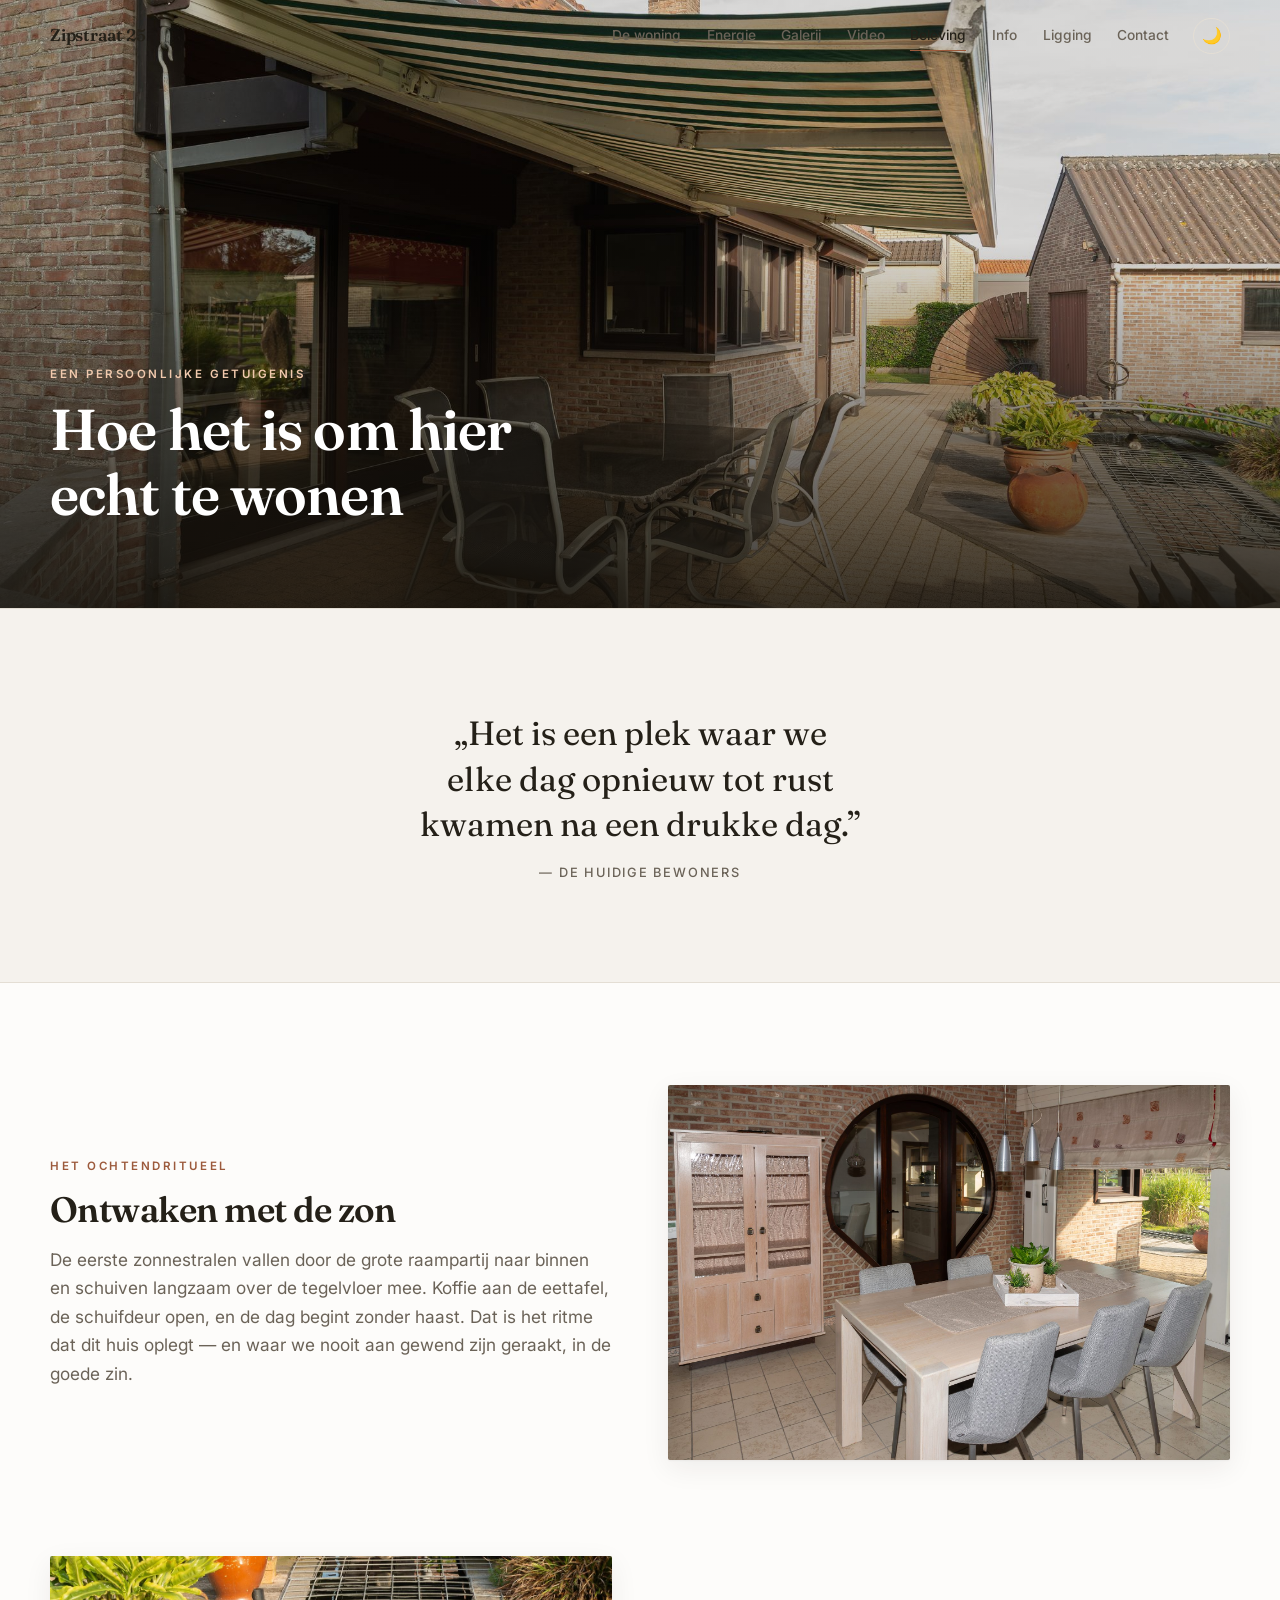
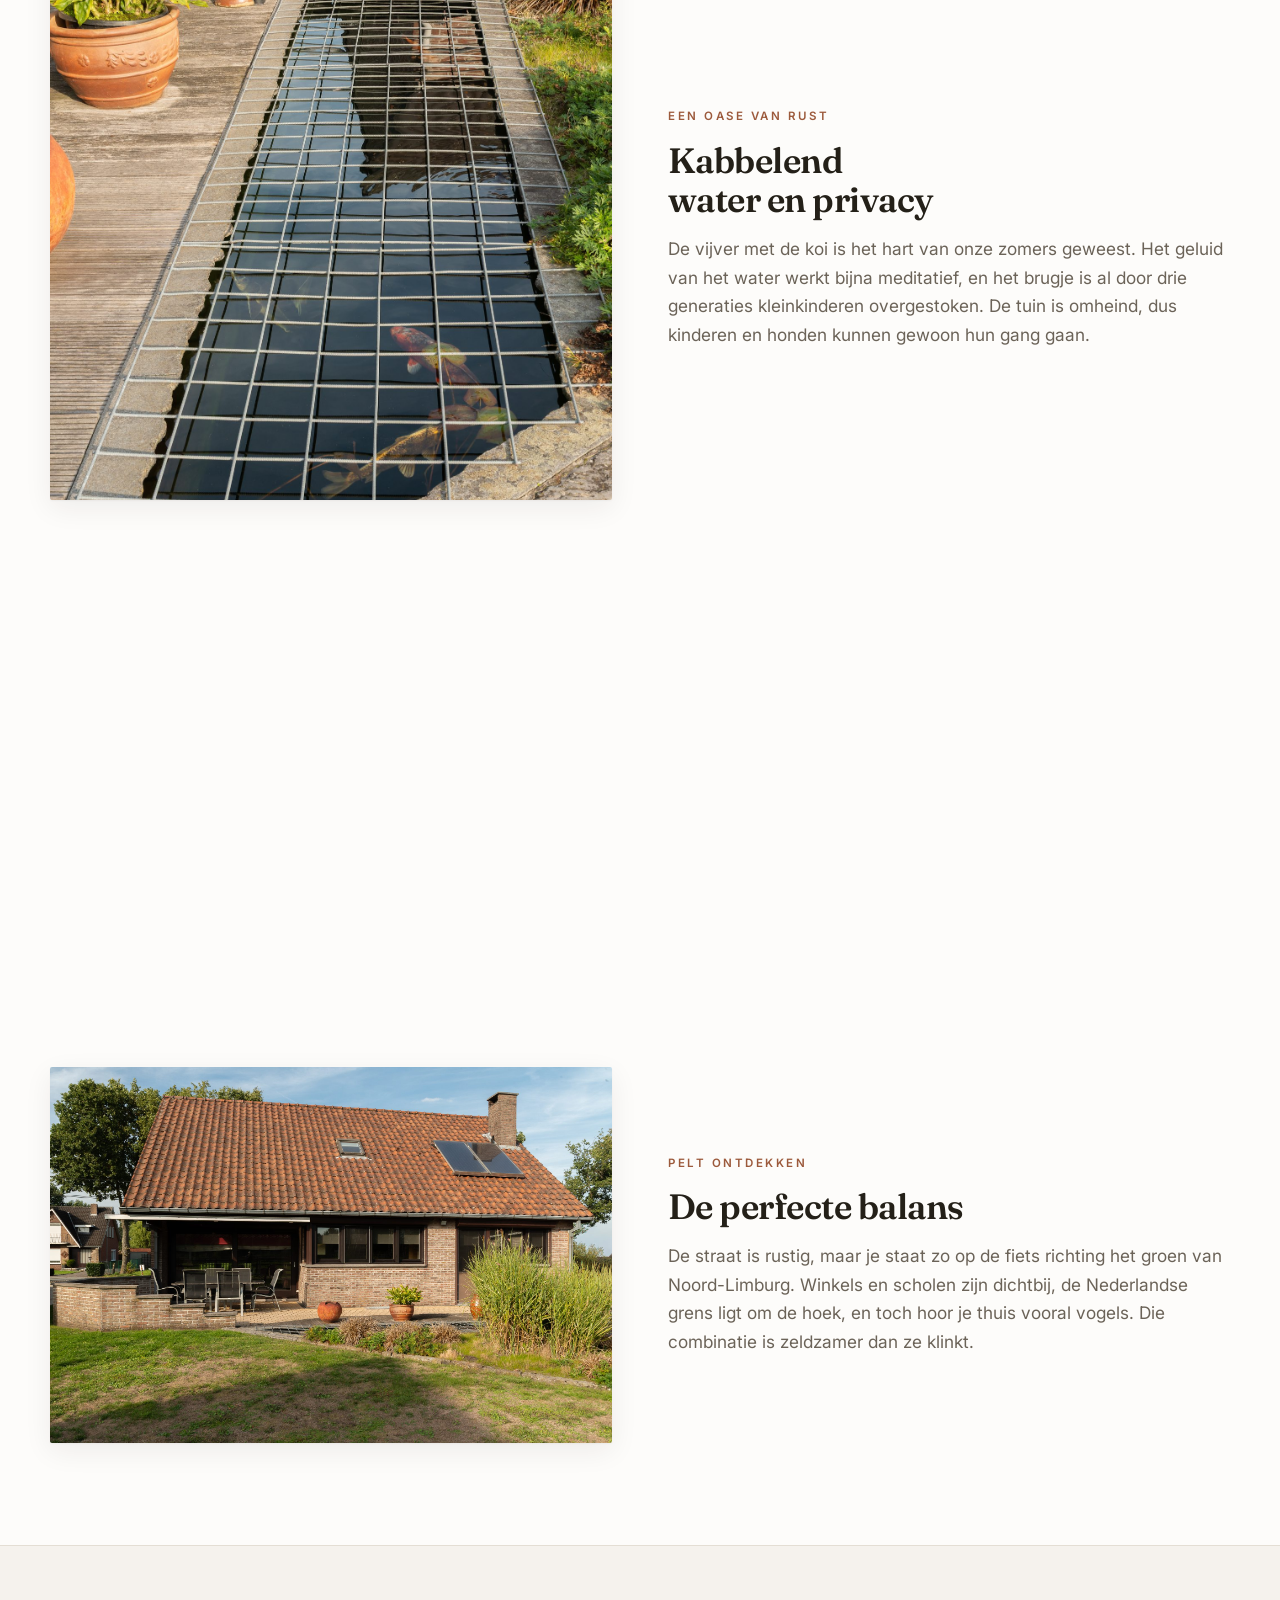
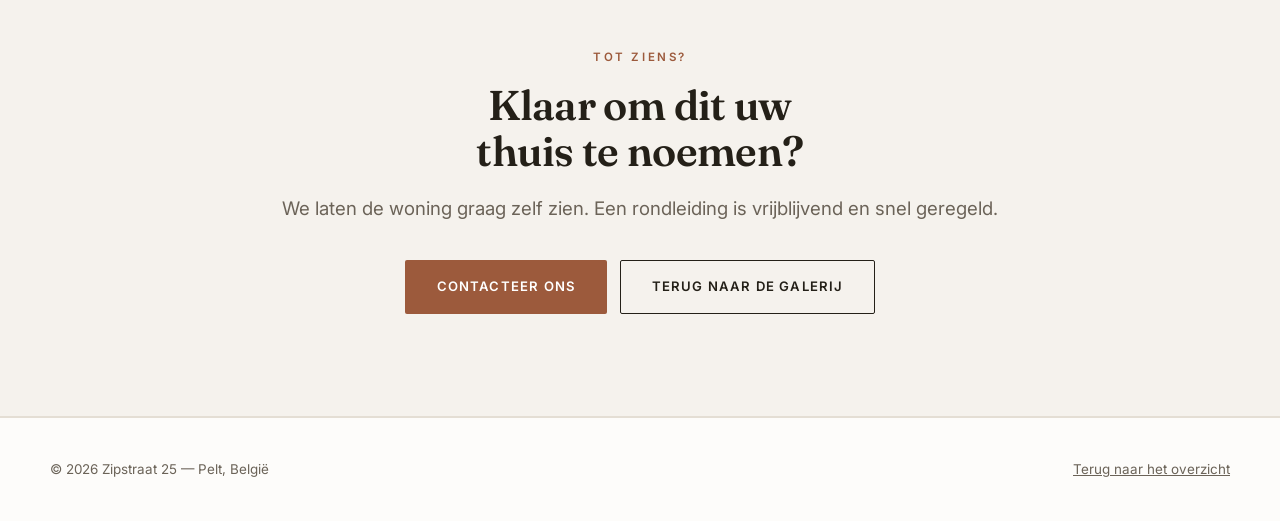
==== beleving.html @ 3503055d "Add EPC label B and energy section, unify navigation across pages - EPC-label B verwerkt in de hero," ====
<!DOCTYPE html>
<html lang="nl-BE" data-theme="light">
<head>
<meta charset="UTF-8">
<meta name="viewport" content="width=device-width, initial-scale=1">
<title>Wonen in Zipstraat 25 — het verhaal van de bewoners</title>
<meta name="description" content="Hoe het is om te wonen in Zipstraat 25 in Pelt: het ochtendlicht in de living, het water in de tuin en de rust van een straat waar niets moet.">
<link rel="canonical" href="https://zipstraat25.be/beleving.html">

<meta property="og:type" content="article">
<meta property="og:locale" content="nl_BE">
<meta property="og:url" content="https://zipstraat25.be/beleving.html">
<meta property="og:title" content="Wonen in Zipstraat 25 — het verhaal van de bewoners">
<meta property="og:description" content="Het ochtendlicht in de living, het water in de tuin en de rust van een straat waar niets moet.">
<meta property="og:image" content="https://zipstraat25.be/img/full/buiten-18.jpg">
<meta name="twitter:card" content="summary_large_image">

<link rel="icon" href="data:image/svg+xml,<svg xmlns='http://www.w3.org/2000/svg' viewBox='0 0 100 100'><text y='.9em' font-size='90'>🏡</text></svg>">

<link rel="preconnect" href="https://fonts.googleapis.com">
<link rel="preconnect" href="https://fonts.gstatic.com" crossorigin>
<link href="https://fonts.googleapis.com/css2?family=Fraunces:opsz,wght@9..144,400;9..144,600&family=Inter:wght@300;400;500;600&display=swap" rel="stylesheet">
<link rel="stylesheet" href="style.css">

<style>
/* Alleen voor deze pagina — de rest komt uit style.css */
.story-hero{position:relative;min-height:min(72svh,38rem);display:grid;align-items:end;padding:0;color:#fff}
.story-hero img{position:absolute;inset:0;width:100%;height:100%;object-fit:cover}
.story-hero::after{content:"";position:absolute;inset:0;
  background:linear-gradient(to top,rgba(20,16,10,.85),rgba(20,16,10,.15) 60%)}
.story-hero .wrap{position:relative;z-index:2;padding-block:clamp(3rem,9vh,6rem)}
.story-hero h1{font-size:clamp(1.9rem,1.2rem + 3vw,3.6rem);max-width:19ch;text-wrap:balance}
.story-hero .eyebrow{color:#f0c9ad}

blockquote{
  margin:0;padding:0;font-family:Fraunces,Georgia,serif;
  font-size:clamp(1.3rem,1rem + 1.6vw,2.1rem);line-height:1.35;
  text-wrap:balance;max-width:24ch;
}
blockquote footer{border:0;padding:0;margin-top:1.2rem;font:500 .8rem/1 Inter,sans-serif;
  letter-spacing:.14em;text-transform:uppercase;color:var(--muted)}
.quote-band{background:var(--surface);border-block:1px solid var(--line);text-align:center}
.quote-band blockquote{margin-inline:auto}

.chapter{display:grid;gap:clamp(1.8rem,5vw,3.5rem);align-items:center}
@media(min-width:900px){
  .chapter{grid-template-columns:1fr 1fr}
  .chapter.flip > img{order:-1}
}
.chapter img{border-radius:var(--radius);box-shadow:var(--shadow);max-height:34rem;object-fit:cover;width:100%}
.chapter + .chapter{margin-top:clamp(3.5rem,8vw,6rem)}
.chapter h2{font-size:clamp(1.5rem,1.1rem + 1.6vw,2.2rem)}
.chapter p{color:var(--muted);margin:1rem 0 0}

.closing{text-align:center}
.closing h2{margin-inline:auto}
</style>
</head>
<body>

<header id="top-bar">
  <div class="wrap">
    <a class="brand" href="index.html">Zipstraat&nbsp;25</a>
    <nav>
      <a href="index.html#woning">De woning</a>
      <a href="index.html#energie">Energie</a>
      <a href="index.html#galerij">Galerij</a>
      <a href="index.html#video">Video</a>
      <a href="beleving.html" aria-current="page">Beleving</a>
      <a href="index.html#info">Info</a>
      <a href="index.html#ligging">Ligging</a>
      <a href="index.html#contact">Contact</a>
    </nav>
    <button class="icon-btn" id="theme" aria-label="Wissel tussen licht en donker thema">🌙</button>
  </div>
</header>

<section class="story-hero">
  <img src="img/full/buiten-18.jpg" alt="Het overdekte terras met zonnewering, uitkijkend over de tuin en de vijver" width="2000" height="1335" fetchpriority="high">
  <div class="wrap">
    <span class="eyebrow">Een persoonlijke getuigenis</span>
    <h1>Hoe het is om hier echt te wonen</h1>
  </div>
</section>

<section class="quote-band">
  <div class="wrap">
    <blockquote class="reveal">
      „Het is een plek waar we elke dag opnieuw tot rust kwamen na een drukke dag.”
      <footer>— De huidige bewoners</footer>
    </blockquote>
  </div>
</section>

<section>
  <div class="wrap">

    <div class="chapter reveal">
      <div>
        <span class="eyebrow">Het ochtendritueel</span>
        <h2>Ontwaken met de zon</h2>
        <p>
          De eerste zonnestralen vallen door de grote raampartij naar binnen en schuiven
          langzaam over de tegelvloer mee. Koffie aan de eettafel, de schuifdeur open, en
          de dag begint zonder haast. Dat is het ritme dat dit huis oplegt — en waar we
          nooit aan gewend zijn geraakt, in de goede zin.
        </p>
      </div>
      <img src="img/full/living-05.jpg" alt="De eetkamer met de ronde bakstenen boog en zicht op het terras" width="2000" height="1335" loading="lazy">
    </div>

    <div class="chapter flip reveal">
      <div>
        <span class="eyebrow">Een oase van rust</span>
        <h2>Kabbelend water en privacy</h2>
        <p>
          De vijver met de koi is het hart van onze zomers geweest. Het geluid van het
          water werkt bijna meditatief, en het brugje is al door drie generaties
          kleinkinderen overgestoken. De tuin is omheind, dus kinderen en honden kunnen
          gewoon hun gang gaan.
        </p>
      </div>
      <img src="img/full/buiten-15.jpg" alt="De koivijver met houten brugje en veiligheidsrooster" width="1335" height="2000" loading="lazy">
    </div>

    <div class="chapter reveal">
      <div>
        <span class="eyebrow">De winteravonden</span>
        <h2>De zitput en de sauna</h2>
        <p>
          Als het buiten kort en donker wordt, verhuist het leven naar binnen. De
          verlaagde zitput is precies groot genoeg om samen te zijn en klein genoeg om
          geborgen te voelen. En na een koude dag is er nog altijd de sauna — op tien
          stappen van de woonkamer, zonder afspraak.
        </p>
      </div>
      <img src="img/full/living-03.jpg" alt="De verlaagde zitput in de leefruimte met granieten trap" width="2000" height="1335" loading="lazy">
    </div>

    <div class="chapter flip reveal">
      <div>
        <span class="eyebrow">Pelt ontdekken</span>
        <h2>De perfecte balans</h2>
        <p>
          De straat is rustig, maar je staat zo op de fiets richting het groen van
          Noord-Limburg. Winkels en scholen zijn dichtbij, de Nederlandse grens ligt om
          de hoek, en toch hoor je thuis vooral vogels. Die combinatie is zeldzamer dan
          ze klinkt.
        </p>
      </div>
      <img src="img/full/buiten-01.jpg" alt="De achtergevel van de woning met terras en ruime tuin" width="2000" height="1335" loading="lazy">
    </div>

  </div>
</section>

<section class="quote-band closing">
  <div class="wrap">
    <span class="eyebrow reveal">Tot ziens?</span>
    <h2 class="reveal" style="margin-inline:auto">Klaar om dit uw thuis te noemen?</h2>
    <p class="lede reveal" style="margin:1.2rem auto 2.2rem">
      We laten de woning graag zelf zien. Een rondleiding is vrijblijvend en snel geregeld.
    </p>
    <div class="cta-row reveal" style="justify-content:center">
      <a class="btn btn-fill" href="index.html#contact">Contacteer ons</a>
      <a class="btn btn-ghost" href="index.html#galerij">Terug naar de galerij</a>
    </div>
  </div>
</section>

<footer>
  <div class="wrap">
    <span>© 2026 Zipstraat 25 — Pelt, België</span>
    <span><a href="index.html">Terug naar het overzicht</a></span>
  </div>
</footer>

<script>
// ── Thema: volgt het systeem, tenzij de bezoeker zelf koos ──
const root = document.documentElement, btn = document.getElementById('theme');
const paint = t => { root.dataset.theme = t; btn.textContent = t === 'dark' ? '☀' : '🌙'; };
paint(localStorage.getItem('theme')
  || (matchMedia('(prefers-color-scheme: dark)').matches ? 'dark' : 'light'));
btn.onclick = () => {
  const t = root.dataset.theme === 'dark' ? 'light' : 'dark';
  paint(t);
  try { localStorage.setItem('theme', t); } catch {}
};

const bar = document.getElementById('top-bar');
addEventListener('scroll', () => bar.classList.toggle('stuck', scrollY > 40), {passive:true});

const io = new IntersectionObserver((es, o) => es.forEach(e => {
  if (e.isIntersecting) { e.target.classList.add('in'); o.unobserve(e.target); }
}), {rootMargin:'0px 0px -8% 0px'});
document.querySelectorAll('.reveal').forEach(el => io.observe(el));
</script>

<!-- ══ BEZOEKERSTELLER — zelfde scriptregel als op index.html hier plaatsen ══ -->

</body>
</html>
---- style.css ----
:root{
  --bg:#fdfcfa; --surface:#f5f2ed; --text:#242018; --muted:#6b6358;
  --accent:#9c5a3c;          /* kleigrond / baksteen, uit de gevel van de woning */
  --accent-soft:#c4835f;
  --line:#e4ded4;
  --shadow:0 1px 2px rgba(36,32,24,.04), 0 8px 28px rgba(36,32,24,.07);
  --radius:2px;
}
:root[data-theme="dark"]{
  --bg:#17150f; --surface:#211e17; --text:#f0ebe2; --muted:#a79e90;
  --accent:#d08a63; --accent-soft:#b06f4a; --line:#322d24;
  --shadow:0 1px 2px rgba(0,0,0,.3), 0 8px 28px rgba(0,0,0,.45);
}
*{box-sizing:border-box}
html{scroll-behavior:smooth;scroll-padding-top:5rem;-webkit-text-size-adjust:100%}
body{
  margin:0;background:var(--bg);color:var(--text);
  font:400 clamp(1rem,.96rem + .2vw,1.08rem)/1.65 Inter,system-ui,sans-serif;
  overflow-x:hidden;
}
h1,h2,h3{font-family:Fraunces,Georgia,serif;font-weight:600;line-height:1.12;letter-spacing:-.015em;margin:0}
img{display:block;max-width:100%;height:auto}
a{color:inherit}
.wrap{width:min(100% - 2rem,1180px);margin-inline:auto}
@media(min-width:768px){.wrap{width:min(100% - 4rem,1180px)}}
section{padding:clamp(3.5rem,8vw,7rem) 0}
.eyebrow{
  display:block;font-size:.72rem;font-weight:600;letter-spacing:.22em;
  text-transform:uppercase;color:var(--accent);margin-bottom:.9rem;
}
.lede{color:var(--muted);font-size:1.08em;max-width:62ch}

/* ── Navigatie ── */
header{
  position:fixed;inset:0 0 auto;z-index:50;padding:1.1rem 0;
  transition:background .3s,padding .3s,box-shadow .3s;
}
header.stuck{
  background:color-mix(in srgb,var(--bg) 88%,transparent);
  backdrop-filter:blur(14px);padding:.6rem 0;box-shadow:0 1px 0 var(--line);
}
header .wrap{display:flex;align-items:center;gap:1.5rem}
.brand{
  font-family:Fraunces,serif;font-weight:600;font-size:1.05rem;
  text-decoration:none;letter-spacing:-.01em;margin-right:auto;
}
nav{display:none;gap:1.05rem;min-width:0;overflow-x:auto;scrollbar-width:none}
nav::-webkit-scrollbar{display:none}
@media(min-width:900px){nav{display:flex}}
@media(min-width:1120px){nav{gap:1.6rem}}
nav a{
  text-decoration:none;font-size:.86rem;font-weight:500;color:var(--muted);
  padding:.2rem 0;border-bottom:1px solid transparent;transition:color .2s,border-color .2s;white-space:nowrap;flex:none;
}
nav a:hover{color:var(--text);border-color:var(--accent)}
nav a[aria-current="page"]{color:var(--text);border-color:var(--accent)}
.icon-btn{
  background:none;border:1px solid var(--line);border-radius:50%;
  width:2.3rem;height:2.3rem;display:grid;place-items:center;
  cursor:pointer;color:var(--text);font-size:1rem;transition:border-color .2s,transform .2s;
}
.icon-btn:hover{border-color:var(--accent);transform:translateY(-1px)}

/* ── Hero ── */
#hero{position:relative;min-height:min(100svh,52rem);display:grid;align-items:end;padding:0;color:#fff}
#hero picture,#hero img{position:absolute;inset:0;width:100%;height:100%;object-fit:cover}
#hero::after{
  content:"";position:absolute;inset:0;
  background:linear-gradient(175deg,rgba(20,16,10,.45) 0%,rgba(20,16,10,.1) 35%,rgba(20,16,10,.82) 100%);
}
.hero-inner{position:relative;z-index:2;padding-block:clamp(3rem,10vh,7rem) clamp(2.5rem,7vh,4.5rem)}
.hero-inner .eyebrow{color:#f0c9ad}
#hero h1{font-size:clamp(2.1rem,1.3rem + 3.6vw,4.2rem);max-width:17ch;text-wrap:balance}
.hero-sub{margin:1.2rem 0 2rem;max-width:48ch;color:rgba(255,255,255,.88);font-size:1.07em}
.hero-facts{
  display:flex;flex-wrap:wrap;gap:.6rem 2.2rem;margin-bottom:2rem;
  font-size:.9rem;color:rgba(255,255,255,.9);
}
.hero-facts b{font-weight:600}
.cta-row{display:flex;flex-wrap:wrap;gap:.8rem}
.btn{
  display:inline-flex;align-items:center;gap:.5rem;
  padding:.95rem 1.9rem;border-radius:var(--radius);text-decoration:none;
  font-size:.82rem;font-weight:600;letter-spacing:.09em;text-transform:uppercase;
  border:1px solid transparent;cursor:pointer;transition:transform .2s,background .2s,color .2s;
}
.btn:hover{transform:translateY(-2px)}
.btn-fill{background:var(--accent);color:#fff}
.btn-fill:hover{background:var(--accent-soft)}
.btn-ghost{border-color:currentColor;color:inherit}
.btn-ghost:hover{background:rgba(255,255,255,.12)}
.scroll-hint{
  position:absolute;bottom:1.1rem;left:50%;translate:-50% 0;z-index:2;
  font-size:1.3rem;color:rgba(255,255,255,.65);animation:bob 2.4s ease-in-out infinite;
}
@keyframes bob{0%,100%{translate:-50% 0}50%{translate:-50% .5rem}}

/* ── Kerncijfers ── */
.band{background:var(--surface);border-block:1px solid var(--line)}
.facts{
  display:grid;gap:1px;background:var(--line);
  grid-template-columns:repeat(2,1fr);border:1px solid var(--line);
}
@media(min-width:760px){.facts{grid-template-columns:repeat(4,1fr)}}
.fact{background:var(--surface);padding:clamp(1.4rem,3vw,2.2rem);text-align:center}
.fact span{display:block;font-size:1.5rem;color:var(--accent);margin-bottom:.6rem}
.fact b{display:block;font-family:Fraunces,serif;font-size:clamp(1.5rem,3.4vw,2rem);font-weight:600}
.fact small{
  display:block;margin-top:.3rem;font-size:.7rem;letter-spacing:.14em;
  text-transform:uppercase;color:var(--muted);
}

/* ── Tekst + beeld ── */
.split{display:grid;gap:clamp(2rem,5vw,4rem);align-items:center}
@media(min-width:900px){.split{grid-template-columns:1fr 1fr}}
.split img{border-radius:var(--radius);box-shadow:var(--shadow)}
h2{font-size:clamp(1.7rem,1.2rem + 1.9vw,2.6rem);max-width:18ch;text-wrap:balance}
.section-head{margin-bottom:clamp(2rem,5vw,3.2rem)}
.features{list-style:none;padding:0;margin:2rem 0 0;display:grid;gap:.75rem 1.5rem}
@media(min-width:560px){.features{grid-template-columns:1fr 1fr}}
.features li{display:flex;gap:.65rem;align-items:flex-start;font-size:.95rem}
.features li::before{content:"✦";color:var(--accent);flex:none;line-height:1.6}

/* ── Galerij ── */
.filters{display:flex;flex-wrap:wrap;gap:.5rem;margin-bottom:2rem}
.filters button{
  font:500 .82rem/1 Inter,sans-serif;padding:.6rem 1.1rem;cursor:pointer;
  background:transparent;color:var(--muted);
  border:1px solid var(--line);border-radius:100px;transition:all .2s;
}
.filters button:hover{color:var(--text);border-color:var(--accent-soft)}
.filters button[aria-pressed="true"]{background:var(--accent);border-color:var(--accent);color:#fff}
.grid{columns:1;column-gap:14px}
@media(min-width:620px){.grid{columns:2}}
@media(min-width:1000px){.grid{columns:3}}
.grid a{
  display:block;margin-bottom:14px;break-inside:avoid;position:relative;
  overflow:hidden;border-radius:var(--radius);background:var(--surface);box-shadow:var(--shadow);
}
.grid img{width:100%;transition:transform .7s cubic-bezier(.16,1,.3,1)}
.grid a:hover img{transform:scale(1.045)}
.grid a::after{
  content:attr(data-label);position:absolute;inset:auto 0 0;
  padding:2.5rem .9rem .8rem;font-size:.78rem;font-weight:500;color:#fff;
  background:linear-gradient(transparent,rgba(15,12,8,.78));
  opacity:0;transition:opacity .3s;
}
.grid a:hover::after{opacity:1}
.grid a[hidden]{display:none}

/* ── Info / wettelijk ── */
#info{background:var(--surface);border-block:1px solid var(--line)}
.info-grid{display:grid;gap:1px;background:var(--line);border:1px solid var(--line)}
@media(min-width:700px){.info-grid{grid-template-columns:1fr 1fr}}
.info-grid div{
  background:var(--surface);padding:1.1rem 1.4rem;
  display:flex;justify-content:space-between;gap:1.5rem;font-size:.92rem;
}
.info-grid span:first-child{color:var(--muted)}
.info-grid b{font-weight:600;text-align:right}
.note{
  margin-top:1.5rem;padding:1rem 1.2rem;border-left:3px solid var(--accent);
  background:var(--bg);font-size:.88rem;color:var(--muted);
}

/* ── Kaart ── */
.map{
  border:0;width:100%;aspect-ratio:16/9;min-height:340px;
  border-radius:var(--radius);box-shadow:var(--shadow);filter:saturate(.85);
}
:root[data-theme="dark"] .map{filter:saturate(.7) brightness(.82) contrast(1.05)}

/* ── Contact ── */
#contact{text-align:center}
.contact-row{display:flex;flex-wrap:wrap;justify-content:center;gap:1rem;margin-top:2.5rem}
.contact-card{
  flex:1 1 15rem;max-width:20rem;text-decoration:none;
  padding:2rem 1.5rem;border:1px solid var(--line);border-radius:var(--radius);
  background:var(--surface);transition:transform .25s,border-color .25s,box-shadow .25s;
}
.contact-card:hover{transform:translateY(-4px);border-color:var(--accent);box-shadow:var(--shadow)}
.contact-card span{display:block;font-size:1.6rem;color:var(--accent);margin-bottom:.7rem}
.contact-card small{
  display:block;font-size:.7rem;letter-spacing:.14em;text-transform:uppercase;
  color:var(--muted);margin-bottom:.35rem;
}
.contact-card b{font-weight:500;font-size:1rem;word-break:break-word}

footer{
  border-top:1px solid var(--line);padding:2.5rem 0;
  font-size:.84rem;color:var(--muted);
}
footer .wrap{display:flex;flex-wrap:wrap;gap:.5rem 1.5rem;justify-content:space-between}

/* Scroll-animatie — uit voor wie beweging liever vermijdt */
.reveal{opacity:0;translate:0 1.6rem;transition:opacity .8s ease,translate .8s cubic-bezier(.16,1,.3,1)}
.reveal.in{opacity:1;translate:0 0}
@media(prefers-reduced-motion:reduce){
  html{scroll-behavior:auto}
  .reveal{opacity:1;translate:none;transition:none}
  .scroll-hint{animation:none}
  .grid img,.btn,.contact-card{transition:none}
}

/* ── Energieblok ── */
.fact .label-epc{
  display:inline-block;background:#2e7d32;color:#fff;
  font-family:Inter,sans-serif;font-size:1.1rem;font-weight:700;
  padding:.15rem .85rem;border-radius:3px;letter-spacing:.02em;
}
.band-note{margin:1.6rem 0 0;text-align:center;font-size:.9rem;color:var(--muted)}
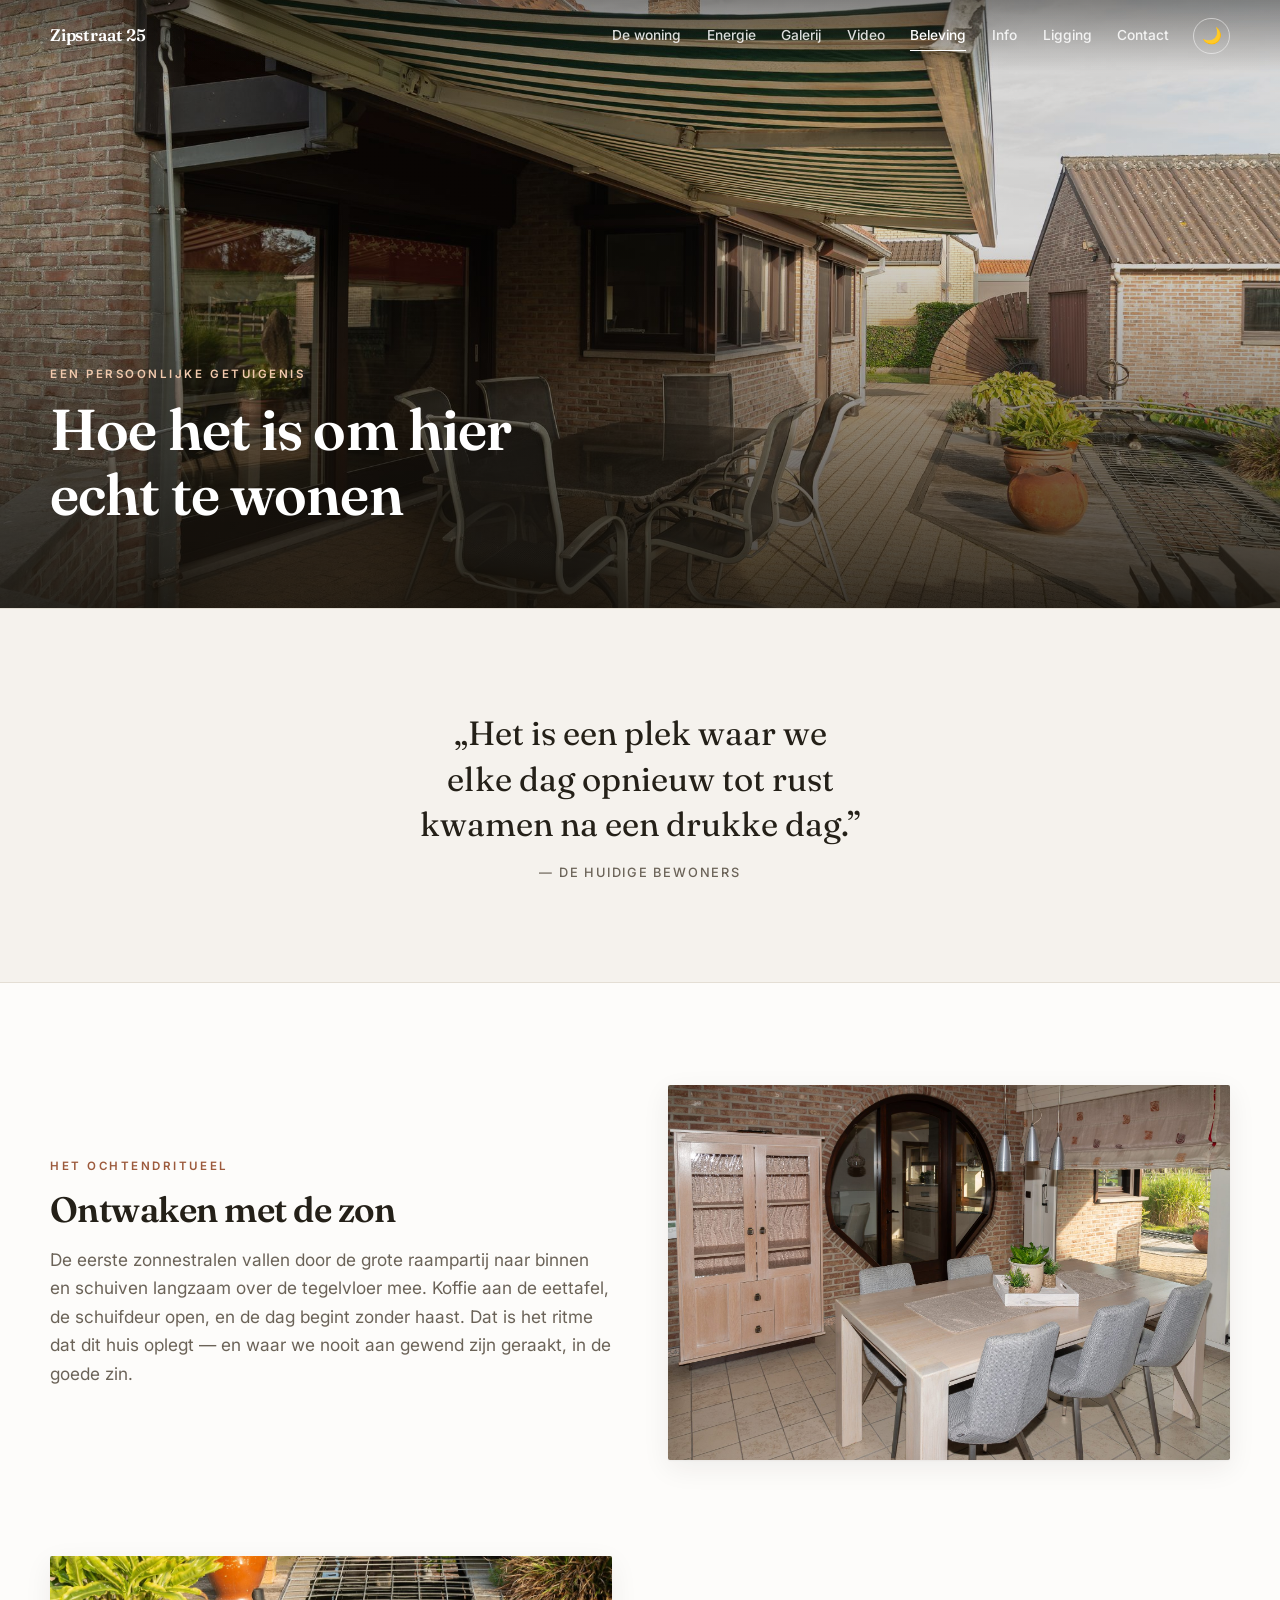
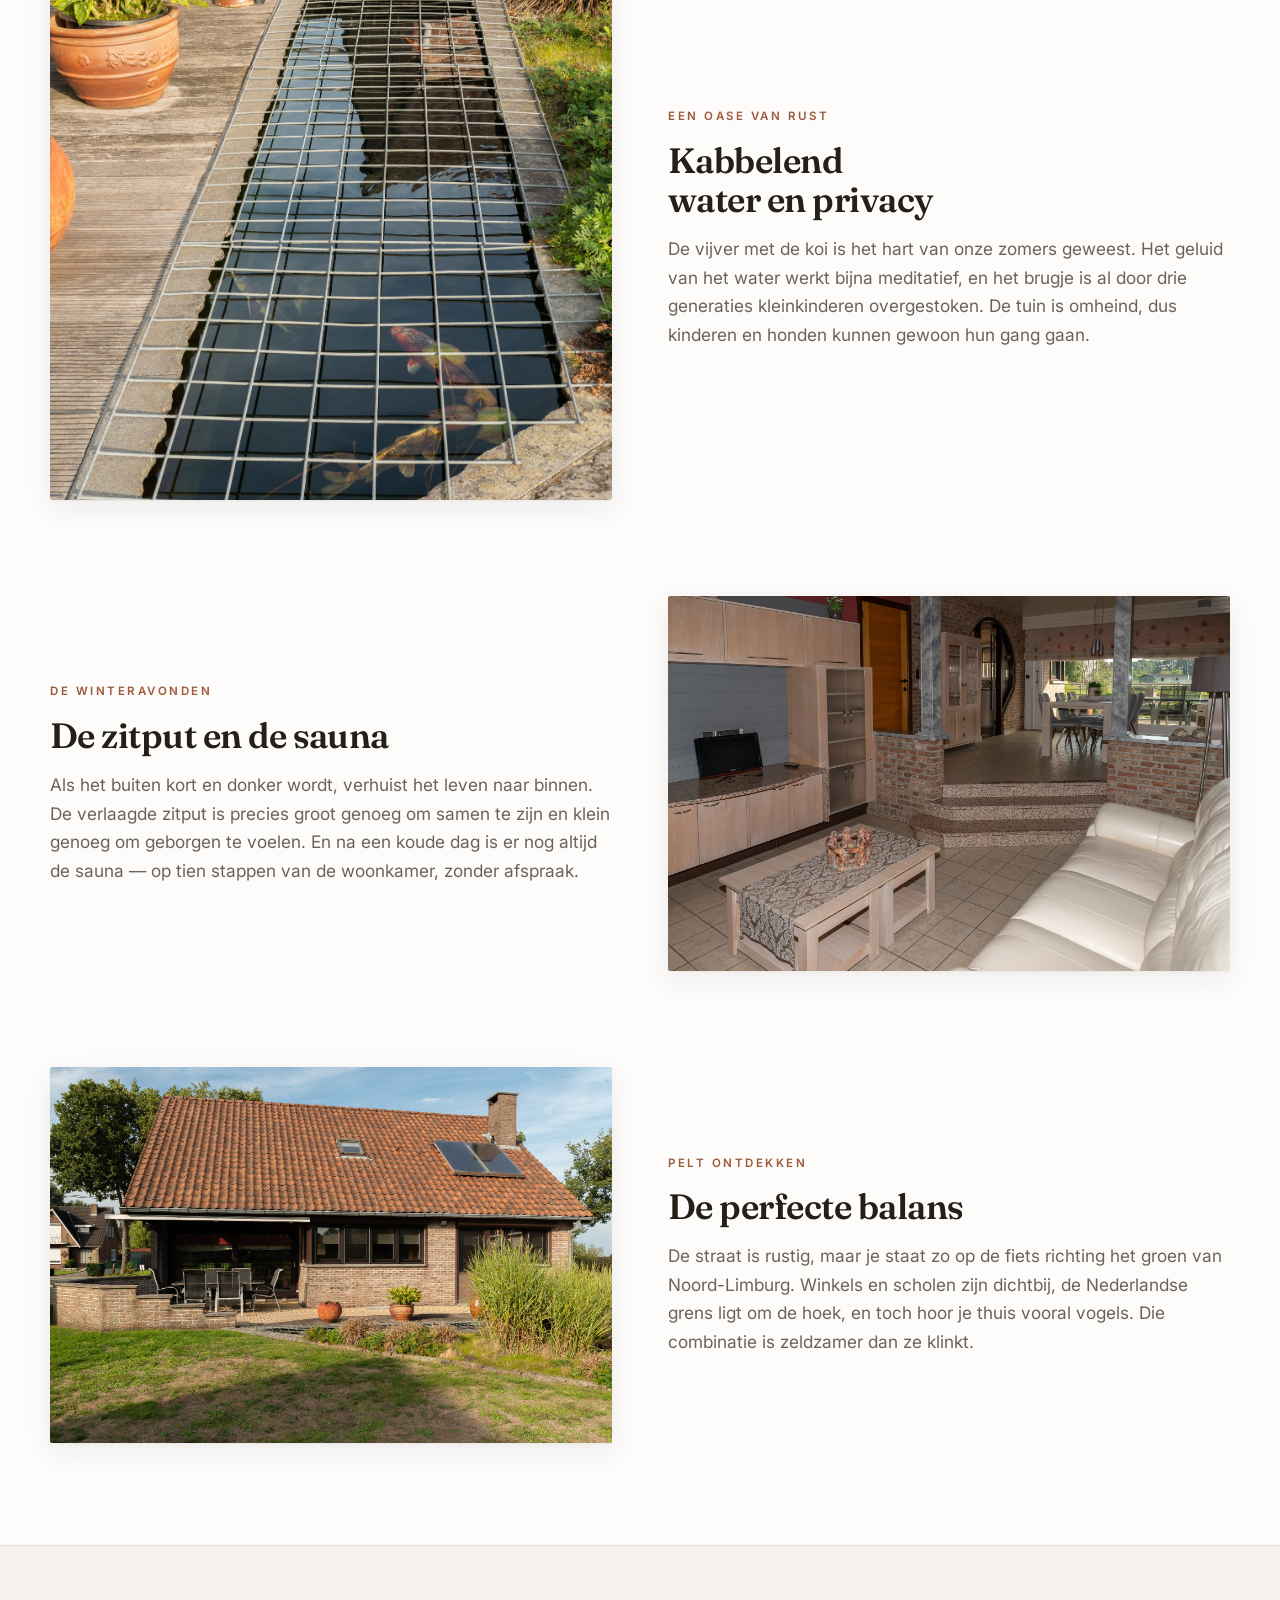
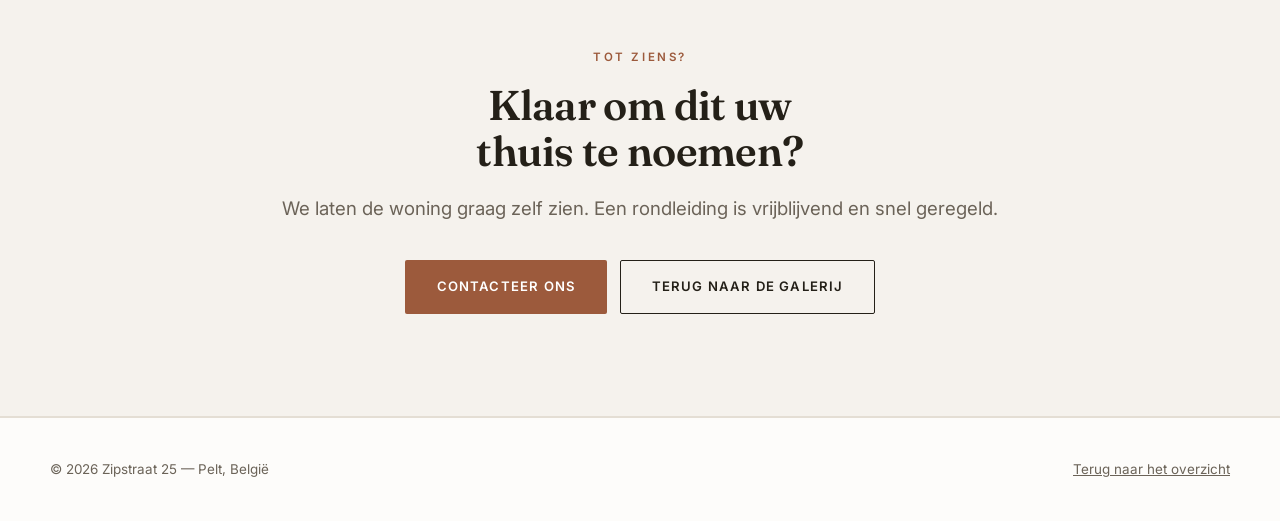
==== commit 80f87aad: "rework" ====
--- a/beleving.html
+++ b/beleving.html
@@ -61,7 +61,7 @@
 <header id="top-bar">
   <div class="wrap">
     <a class="brand" href="index.html">Zipstraat&nbsp;25</a>
-    <nav>
+    <nav id="hoofdmenu">
       <a href="index.html#woning">De woning</a>
       <a href="index.html#energie">Energie</a>
       <a href="index.html#galerij">Galerij</a>
@@ -72,6 +72,7 @@
       <a href="index.html#contact">Contact</a>
     </nav>
     <button class="icon-btn" id="theme" aria-label="Wissel tussen licht en donker thema">🌙</button>
+    <button class="menu-btn" id="menu" aria-label="Menu openen" aria-expanded="false" aria-controls="hoofdmenu"><span></span></button>
   </div>
 </header>
 
@@ -187,7 +188,18 @@
   try { localStorage.setItem('theme', t); } catch {}
 };
 
-const bar = document.getElementById('top-bar');
+// ── Mobiel menu ──
+const bar = document.getElementById('top-bar'), menuBtn = document.getElementById('menu');
+const menu = open => {
+  bar.classList.toggle('open', open);
+  menuBtn.setAttribute('aria-expanded', open);
+  menuBtn.setAttribute('aria-label', open ? 'Menu sluiten' : 'Menu openen');
+};
+menuBtn.onclick = () => menu(!bar.classList.contains('open'));
+bar.querySelectorAll('nav a').forEach(a => a.addEventListener('click', () => menu(false)));
+addEventListener('keydown', e => { if (e.key === 'Escape') menu(false); });
+addEventListener('click', e => { if (!bar.contains(e.target)) menu(false); });
+
 addEventListener('scroll', () => bar.classList.toggle('stuck', scrollY > 40), {passive:true});
 
 const io = new IntersectionObserver((es, o) => es.forEach(e => {
--- a/style.css
+++ b/style.css
@@ -33,21 +33,115 @@
 /* ── Navigatie ── */
 header{
   position:fixed;inset:0 0 auto;z-index:50;padding:1.1rem 0;
-  transition:background .3s,padding .3s,box-shadow .3s;
+  /* lichte sluier, zodat witte tekst ook op een lichte lucht leesbaar blijft */
+  background:linear-gradient(rgba(10,8,5,.42),rgba(10,8,5,0));
+  transition:background .35s ease,padding .3s ease,box-shadow .3s ease;
 }
 header.stuck{
   background:color-mix(in srgb,var(--bg) 88%,transparent);
   backdrop-filter:blur(14px);padding:.6rem 0;box-shadow:0 1px 0 var(--line);
 }
+
+/* Boven de herofoto is alles wit; .stuck zet het terug naar de paginakleuren. */
+.brand,nav a,.icon-btn{transition:color .35s ease,border-color .35s ease,background .35s ease}
+header:not(.stuck) .brand{color:#fff}
+header:not(.stuck) nav a{color:rgba(255,255,255,.85);border-bottom-color:transparent}
+header:not(.stuck) nav a:hover{color:#fff;border-bottom-color:#fff}
+header:not(.stuck) nav a[aria-current="page"]{color:#fff;border-bottom-color:#fff}
+header:not(.stuck) .icon-btn{color:#fff;border-color:rgba(255,255,255,.5)}
+header:not(.stuck) .icon-btn:hover{border-color:#fff}
 header .wrap{display:flex;align-items:center;gap:1.5rem}
 .brand{
   font-family:Fraunces,serif;font-weight:600;font-size:1.05rem;
   text-decoration:none;letter-spacing:-.01em;margin-right:auto;
 }
-nav{display:none;gap:1.05rem;min-width:0;overflow-x:auto;scrollbar-width:none}
+nav{
+  display:flex;gap:1.05rem;min-width:0;
+  overflow-x:auto;scrollbar-width:none;-webkit-overflow-scrolling:touch;
+}
 nav::-webkit-scrollbar{display:none}
-@media(min-width:900px){nav{display:flex}}
 @media(min-width:1120px){nav{gap:1.6rem}}
+
+/* Onder 900px verdwijnt het menu achter één knop en klapt het open als paneel.
+   De iconen staan als CSS-masker op de links, zodat de HTML schoon blijft. */
+.menu-btn{display:none}
+@media(max-width:899px){
+  header{padding:.6rem 0}
+  header .wrap{gap:.75rem}
+  /* gespiegeld t.o.v. desktop: knoppen links, naam rechts */
+  .menu-btn{order:-2}
+  #theme{order:-1}
+  .brand{order:0;font-size:.98rem;margin:0 0 0 auto}
+
+  /* Hamburger die bij openen naar een kruis kantelt */
+  .menu-btn{
+    display:grid;place-items:center;width:2.3rem;height:2.3rem;flex:none;
+    background:none;border:1px solid var(--line);border-radius:50%;
+    cursor:pointer;color:var(--text);transition:border-color .2s,color .35s ease;
+  }
+  header:not(.stuck) .menu-btn{color:#fff;border-color:rgba(255,255,255,.5)}
+  .menu-btn span{position:relative;display:block}
+  .menu-btn span,.menu-btn span::before,.menu-btn span::after{
+    content:"";width:1.05rem;height:1.5px;border-radius:2px;background:currentColor;
+    transition:transform .3s cubic-bezier(.3,.9,.3,1),background .18s ease;
+  }
+  .menu-btn span::before{position:absolute;top:-.33rem}
+  .menu-btn span::after{position:absolute;top:.33rem}
+  header.open .menu-btn span{background:transparent}  /* geen opacity: dat dooft de streepjes mee uit */
+  header.open .menu-btn span::before{transform:translateY(.33rem) rotate(45deg)}
+  header.open .menu-btn span::after{transform:translateY(-.33rem) rotate(-45deg)}
+
+  /* Het paneel zelf */
+  nav{
+    position:absolute;top:calc(100% - .35rem);right:1rem;left:1rem;
+    display:grid;gap:.1rem;padding:.5rem;overflow:visible;
+    background:var(--bg);
+    border:1px solid var(--line);border-radius:14px;box-shadow:var(--shadow);
+    opacity:0;visibility:hidden;transform:translateY(-.6rem) scale(.97);transform-origin:top left;
+    transition:opacity .2s ease,transform .28s cubic-bezier(.2,.9,.3,1),visibility .28s;
+  }
+  header.open nav{opacity:1;visibility:visible;transform:none}
+
+  nav a,header:not(.stuck) nav a{
+    display:flex;align-items:center;gap:.75rem;color:var(--text);
+    padding:.62rem .7rem;border:0;border-radius:9px;font-size:.95rem;background:none;
+  }
+  nav a::before{
+    content:"";width:1.15rem;height:1.15rem;flex:none;background:currentColor;opacity:.5;
+    -webkit-mask:var(--i) center/contain no-repeat;mask:var(--i) center/contain no-repeat;
+  }
+  nav a:active{background:var(--surface)}
+  nav a[aria-current="page"],header:not(.stuck) nav a[aria-current="page"]{
+    background:var(--surface);color:var(--accent);border:0;
+  }
+  nav a[aria-current="page"]::before{opacity:1}
+
+  /* De regels komen kort na elkaar binnen */
+  header.open nav a{animation:menu-rij .3s cubic-bezier(.2,.9,.3,1) backwards}
+  header.open nav a:nth-child(1){animation-delay:.04s}
+  header.open nav a:nth-child(2){animation-delay:.07s}
+  header.open nav a:nth-child(3){animation-delay:.10s}
+  header.open nav a:nth-child(4){animation-delay:.13s}
+  header.open nav a:nth-child(5){animation-delay:.16s}
+  header.open nav a:nth-child(6){animation-delay:.19s}
+  header.open nav a:nth-child(7){animation-delay:.22s}
+  header.open nav a:nth-child(8){animation-delay:.25s}
+
+  /* Iconen, op hrefs gekoppeld zodat beide pagina's ze krijgen */
+  nav a[href*="woning"] {--i:url("data:image/svg+xml,%3Csvg xmlns='http://www.w3.org/2000/svg' viewBox='0 0 24 24' fill='none' stroke='%23000' stroke-width='1.7' stroke-linecap='round' stroke-linejoin='round'%3E%3Cpath d='M3 10.5 12 3l9 7.5'/%3E%3Cpath d='M5.5 9.5V21h13V9.5'/%3E%3Cpath d='M10 21v-6h4v6'/%3E%3C/svg%3E")}
+  nav a[href*="energie"]{--i:url("data:image/svg+xml,%3Csvg xmlns='http://www.w3.org/2000/svg' viewBox='0 0 24 24' fill='none' stroke='%23000' stroke-width='1.7' stroke-linecap='round' stroke-linejoin='round'%3E%3Cpath d='M13 2 4.5 13.5H11l-1 8.5L19.5 10H13z'/%3E%3C/svg%3E")}
+  nav a[href*="galerij"]{--i:url("data:image/svg+xml,%3Csvg xmlns='http://www.w3.org/2000/svg' viewBox='0 0 24 24' fill='none' stroke='%23000' stroke-width='1.7' stroke-linecap='round' stroke-linejoin='round'%3E%3Crect x='3' y='3' width='18' height='18' rx='2'/%3E%3Ccircle cx='8.8' cy='8.8' r='1.6'/%3E%3Cpath d='m3.5 17 4.8-4.3 5 4.3'/%3E%3Cpath d='m13.5 14.2 2.6-2.3 4.4 4'/%3E%3C/svg%3E")}
+  nav a[href*="video"]  {--i:url("data:image/svg+xml,%3Csvg xmlns='http://www.w3.org/2000/svg' viewBox='0 0 24 24' fill='none' stroke='%23000' stroke-width='1.7' stroke-linecap='round' stroke-linejoin='round'%3E%3Crect x='2.5' y='6' width='13' height='12' rx='2'/%3E%3Cpath d='m15.5 11 6-3.2v8.4l-6-3.2z'/%3E%3C/svg%3E")}
+  nav a[href*="beleving"]{--i:url("data:image/svg+xml,%3Csvg xmlns='http://www.w3.org/2000/svg' viewBox='0 0 24 24' fill='none' stroke='%23000' stroke-width='1.7' stroke-linecap='round' stroke-linejoin='round'%3E%3Cpath d='M12 20.5s-7.5-4.6-7.5-10A4.2 4.2 0 0 1 12 7.8a4.2 4.2 0 0 1 7.5 2.7c0 5.4-7.5 10-7.5 10z'/%3E%3C/svg%3E")}
+  nav a[href*="info"]   {--i:url("data:image/svg+xml,%3Csvg xmlns='http://www.w3.org/2000/svg' viewBox='0 0 24 24' fill='none' stroke='%23000' stroke-width='1.7' stroke-linecap='round' stroke-linejoin='round'%3E%3Ccircle cx='12' cy='12' r='9'/%3E%3Cpath d='M12 11v5.5'/%3E%3Cpath d='M12 7.7v.1'/%3E%3C/svg%3E")}
+  nav a[href*="ligging"]{--i:url("data:image/svg+xml,%3Csvg xmlns='http://www.w3.org/2000/svg' viewBox='0 0 24 24' fill='none' stroke='%23000' stroke-width='1.7' stroke-linecap='round' stroke-linejoin='round'%3E%3Cpath d='M12 21.5s6.8-6.9 6.8-11.4a6.8 6.8 0 1 0-13.6 0C5.2 14.6 12 21.5 12 21.5z'/%3E%3Ccircle cx='12' cy='10' r='2.4'/%3E%3C/svg%3E")}
+  nav a[href*="contact"]{--i:url("data:image/svg+xml,%3Csvg xmlns='http://www.w3.org/2000/svg' viewBox='0 0 24 24' fill='none' stroke='%23000' stroke-width='1.7' stroke-linecap='round' stroke-linejoin='round'%3E%3Crect x='2.5' y='5' width='19' height='14' rx='2'/%3E%3Cpath d='m3 7 9 6 9-6'/%3E%3C/svg%3E")}
+}
+@keyframes menu-rij{from{opacity:0;transform:translateY(-.4rem)}}
+@media(prefers-reduced-motion:reduce){
+  nav,.menu-btn span,.menu-btn span::before,.menu-btn span::after{transition-duration:.01s}
+  header.open nav a{animation:none}
+}
 nav a{
   text-decoration:none;font-size:.86rem;font-weight:500;color:var(--muted);
   padding:.2rem 0;border-bottom:1px solid transparent;transition:color .2s,border-color .2s;white-space:nowrap;flex:none;
@@ -141,11 +235,30 @@
 .grid a:hover img{transform:scale(1.045)}
 .grid a::after{
   content:attr(data-label);position:absolute;inset:auto 0 0;
-  padding:2.5rem .9rem .8rem;font-size:.78rem;font-weight:500;color:#fff;
-  background:linear-gradient(transparent,rgba(15,12,8,.78));
-  opacity:0;transition:opacity .3s;
-}
-.grid a:hover::after{opacity:1}
+  padding:3rem .95rem .85rem;font-size:.8rem;line-height:1.35;font-weight:500;color:#fff;
+  background:linear-gradient(transparent,rgba(15,12,8,.55) 45%,rgba(15,12,8,.88));
+  opacity:0;translate:0 .4rem;transition:opacity .3s,translate .3s;
+}
+.grid a:hover::after,.grid a:focus-visible::after{opacity:1;translate:0 0}
+.grid a::before{
+  content:"⤢";position:absolute;top:.6rem;right:.6rem;z-index:1;
+  width:1.9rem;height:1.9rem;display:grid;place-items:center;
+  border-radius:50%;background:rgba(15,12,8,.5);color:#fff;font-size:.8rem;
+  opacity:0;scale:.8;transition:opacity .3s,scale .3s;
+}
+.grid a:hover::before{opacity:1;scale:1}
+
+/* ── Fotoviewer ── */
+.pswp-bijschrift{
+  position:absolute;left:0;right:0;bottom:0;z-index:10;
+  padding:1.6rem 1.2rem 1.1rem;text-align:center;pointer-events:none;
+  font:400 .92rem/1.45 Inter,system-ui,sans-serif;color:#fff;
+  text-shadow:0 1px 10px rgba(0,0,0,.6);
+  background:linear-gradient(transparent,rgba(0,0,0,.55));
+}
+.pswp__counter{font:500 .82rem/1 Inter,sans-serif;opacity:.75;padding-inline-start:1rem}
+.pswp__button{opacity:.8}
+.pswp__button:hover{opacity:1}
 .grid a[hidden]{display:none}
 
 /* ── Info / wettelijk ── */
@@ -209,3 +322,16 @@
   padding:.15rem .85rem;border-radius:3px;letter-spacing:.02em;
 }
 .band-note{margin:1.6rem 0 0;text-align:center;font-size:.9rem;color:var(--muted)}
+
+/* ── Videoblok zolang de rondleiding nog niet klaar is ── */
+.video-soon{position:relative;overflow:hidden;border-radius:var(--radius);box-shadow:var(--shadow)}
+.video-soon img{width:100%;aspect-ratio:16/9;object-fit:cover;filter:saturate(.55) brightness(.5)}
+.video-soon__body{
+  position:absolute;inset:0;display:grid;place-content:center;justify-items:center;
+  gap:1rem;text-align:center;padding:1.5rem;color:#fff;
+}
+.video-soon__play{
+  width:4rem;height:4rem;display:grid;place-items:center;border-radius:50%;
+  border:2px solid rgba(255,255,255,.7);font-size:1.3rem;padding-left:.25rem;
+}
+.video-soon__body p{margin:0;max-width:34ch;font-size:1.02rem;color:rgba(255,255,255,.92)}
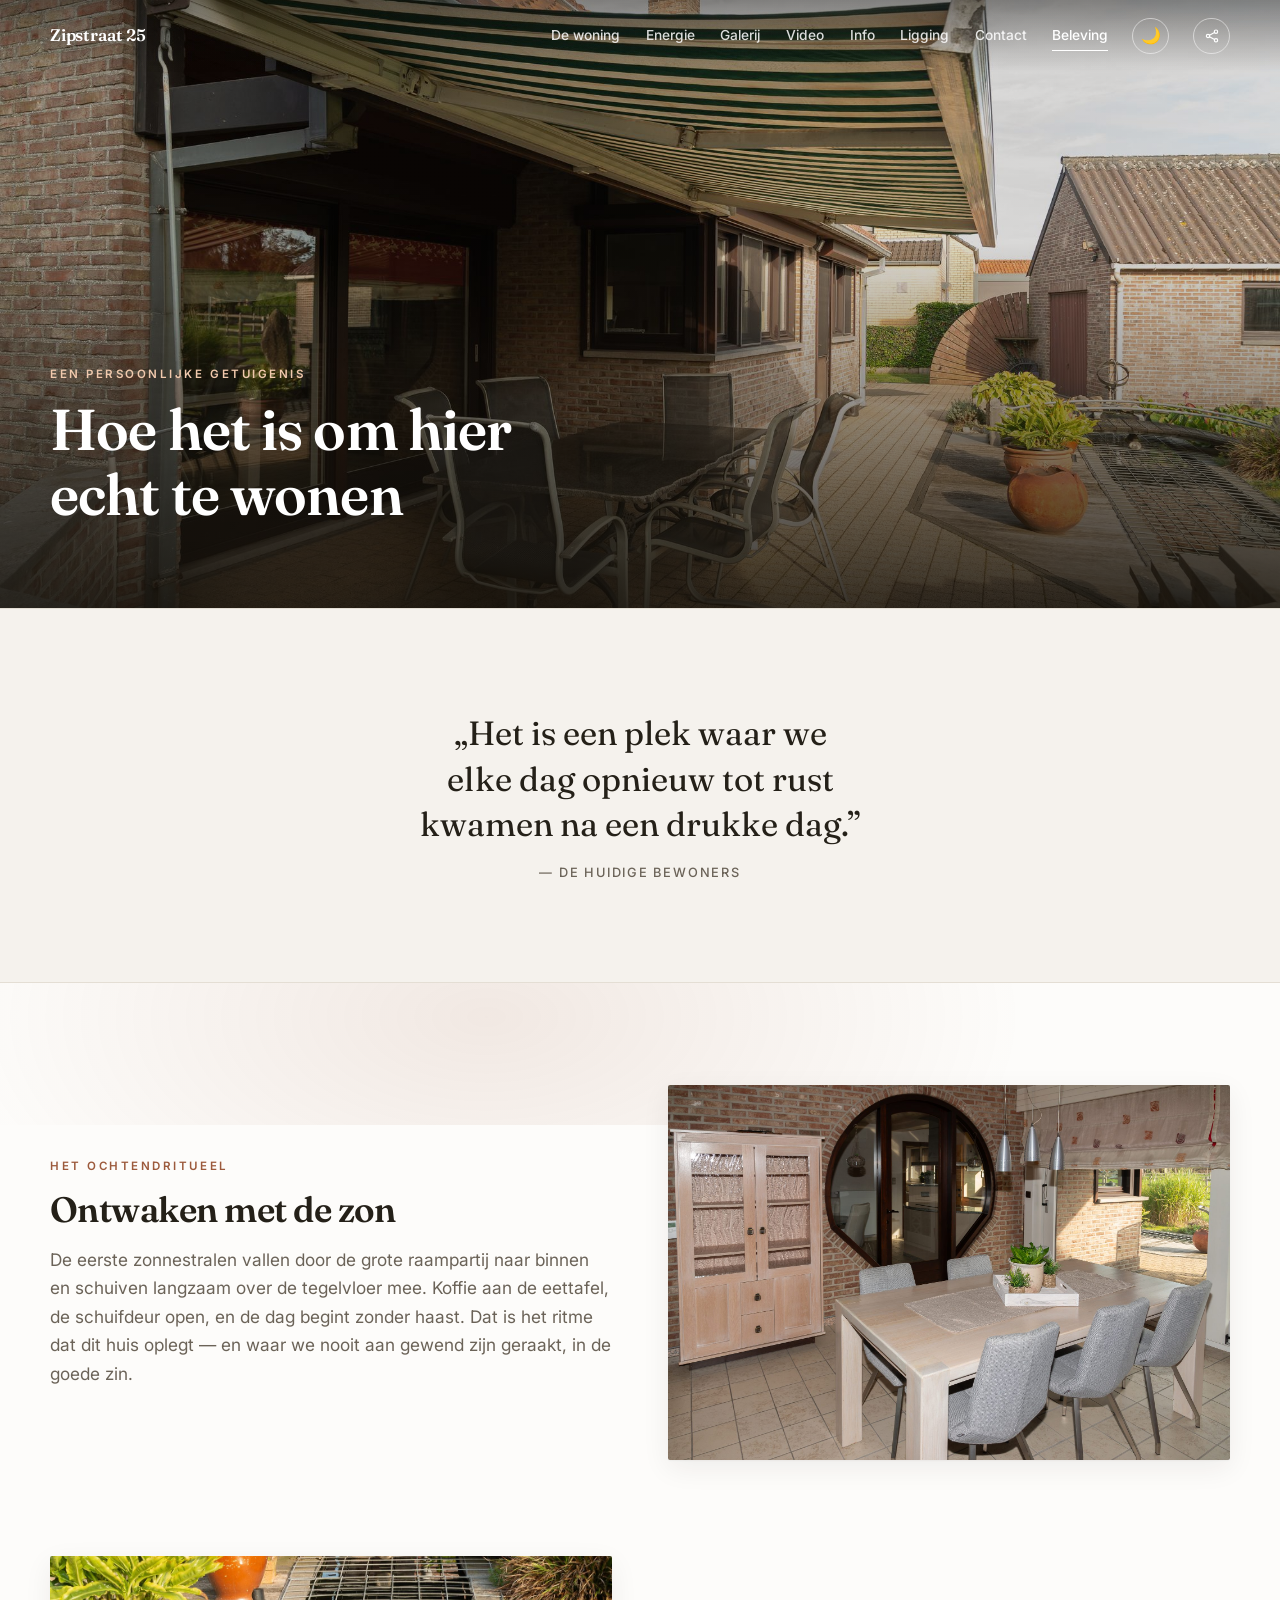
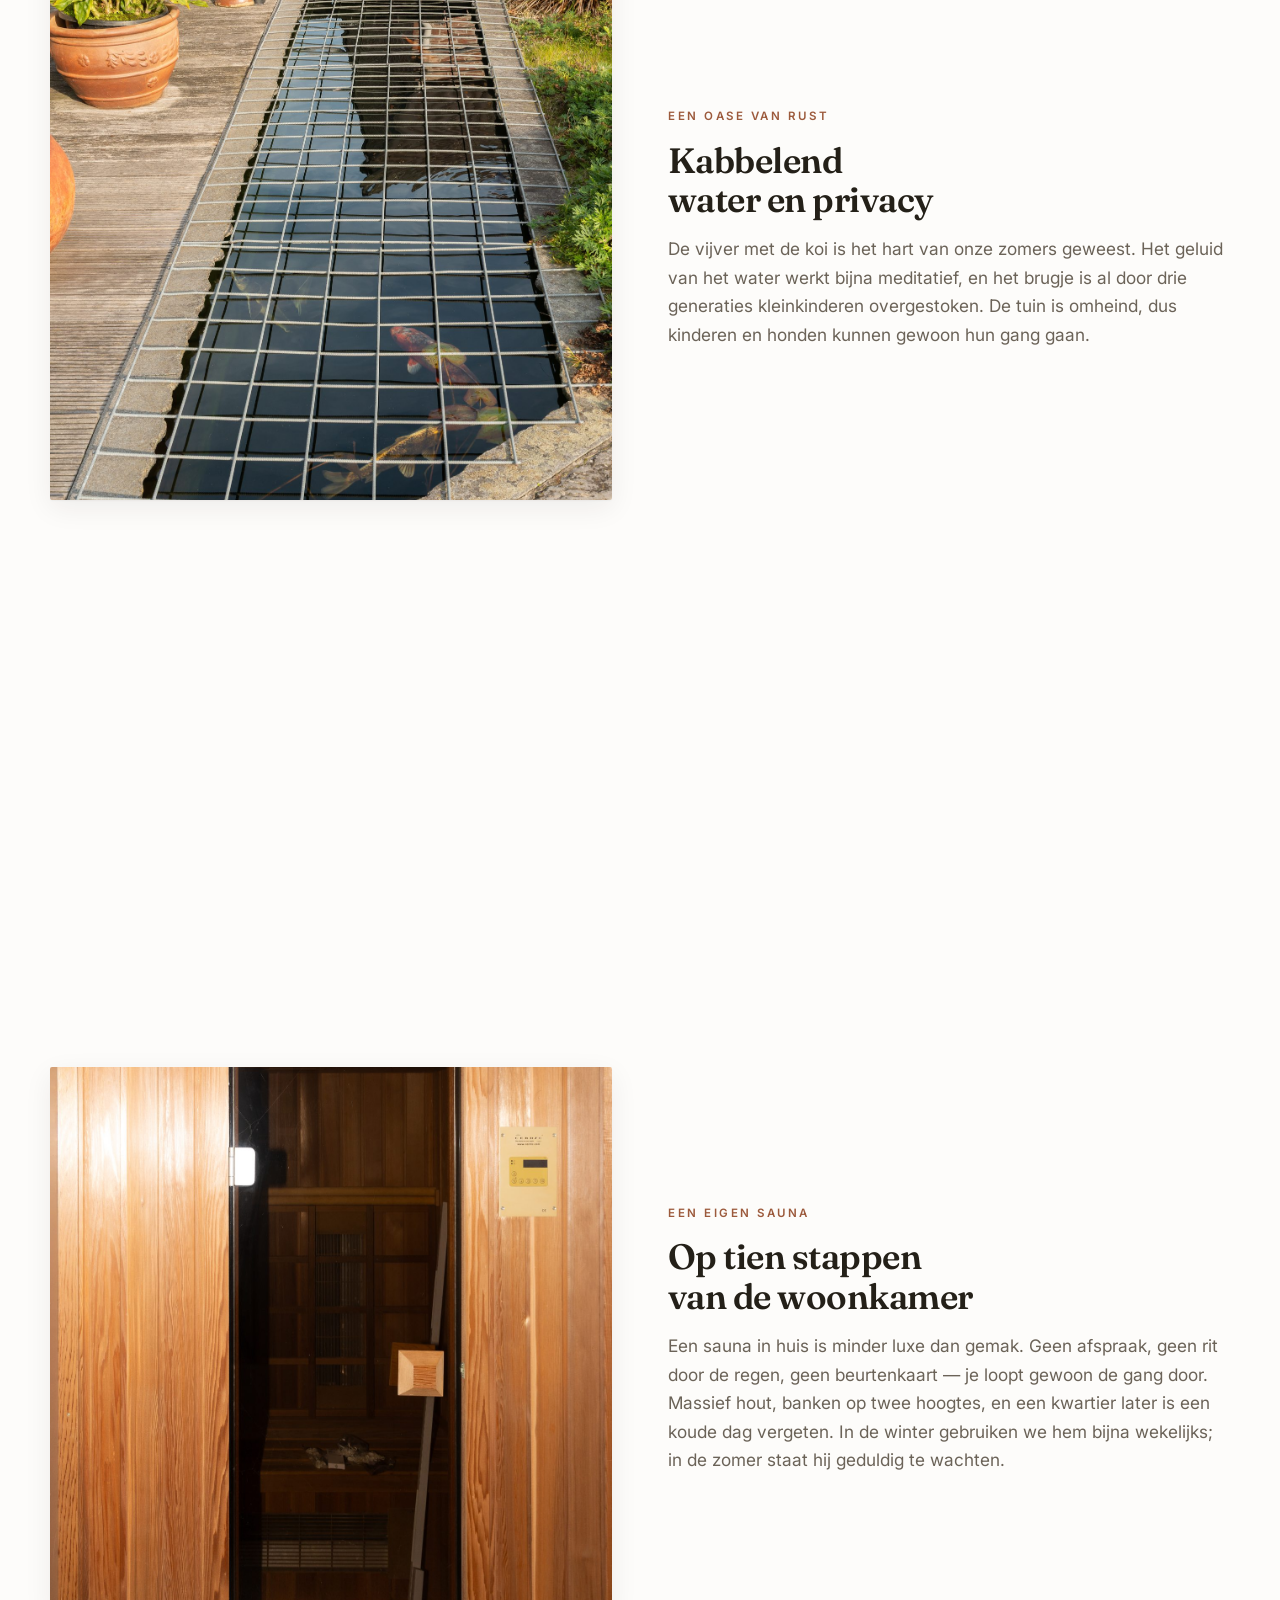
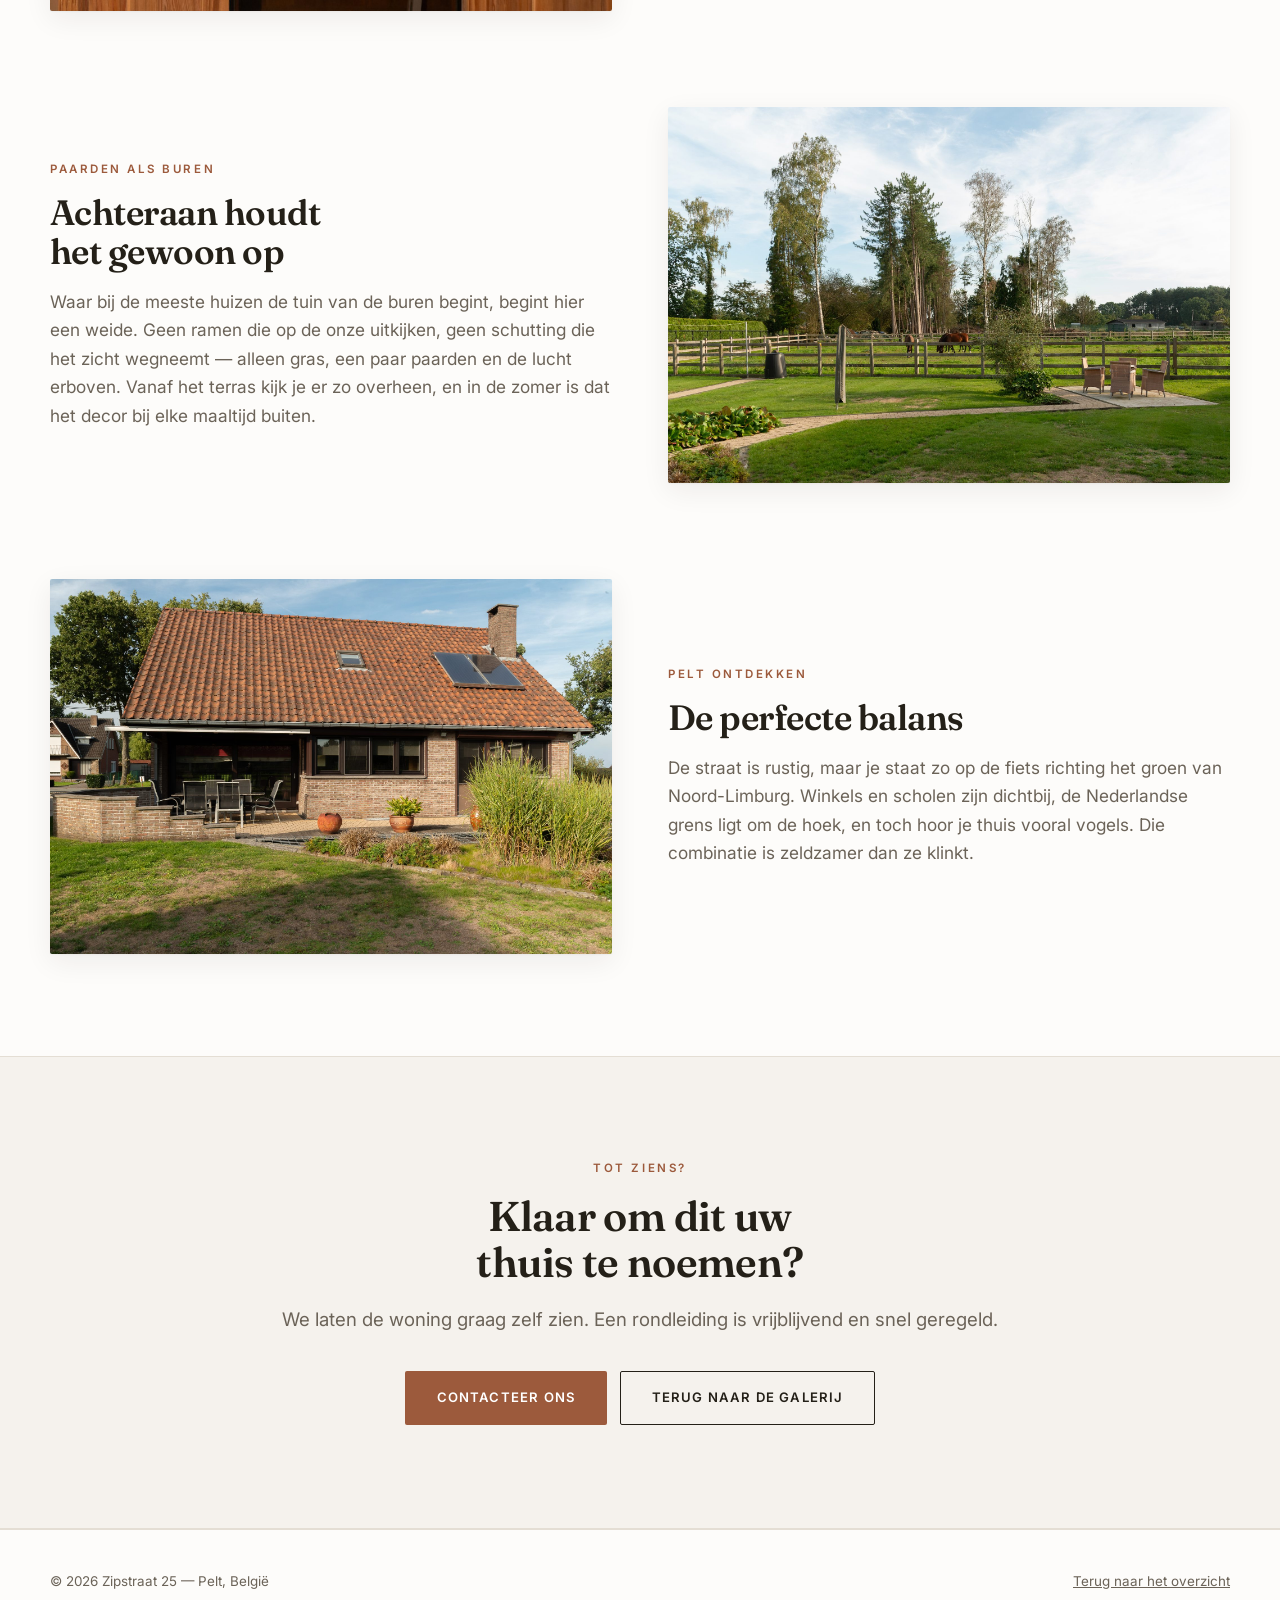
==== commit a525bcaa: "rework" ====
--- a/beleving.html
+++ b/beleving.html
@@ -66,12 +66,18 @@
       <a href="index.html#energie">Energie</a>
       <a href="index.html#galerij">Galerij</a>
       <a href="index.html#video">Video</a>
-      <a href="beleving.html" aria-current="page">Beleving</a>
       <a href="index.html#info">Info</a>
       <a href="index.html#ligging">Ligging</a>
       <a href="index.html#contact">Contact</a>
+      <a href="beleving.html" aria-current="page">Beleving</a>
     </nav>
     <button class="icon-btn" id="theme" aria-label="Wissel tussen licht en donker thema">🌙</button>
+    <button class="icon-btn" id="deel" aria-label="Deze pagina delen" title="Delen">
+      <svg viewBox="0 0 24 24" width="16" height="16" fill="none" stroke="currentColor" stroke-width="1.7" stroke-linecap="round" stroke-linejoin="round" aria-hidden="true">
+        <circle cx="18" cy="5.5" r="2.5"/><circle cx="6" cy="12" r="2.5"/><circle cx="18" cy="18.5" r="2.5"/>
+        <path d="m8.2 10.8 7.6-4M8.2 13.2l7.6 4"/>
+      </svg>
+    </button>
     <button class="menu-btn" id="menu" aria-label="Menu openen" aria-expanded="false" aria-controls="hoofdmenu"><span></span></button>
   </div>
 </header>
@@ -127,15 +133,42 @@
     <div class="chapter reveal">
       <div>
         <span class="eyebrow">De winteravonden</span>
-        <h2>De zitput en de sauna</h2>
+        <h2>De zitput als middelpunt</h2>
         <p>
           Als het buiten kort en donker wordt, verhuist het leven naar binnen. De
           verlaagde zitput is precies groot genoeg om samen te zijn en klein genoeg om
-          geborgen te voelen. En na een koude dag is er nog altijd de sauna — op tien
-          stappen van de woonkamer, zonder afspraak.
+          geborgen te voelen.
         </p>
       </div>
       <img src="img/full/living-03.jpg" alt="De verlaagde zitput in de leefruimte met granieten trap" width="2000" height="1335" loading="lazy">
+    </div>
+
+    <div class="chapter flip reveal">
+      <div>
+        <span class="eyebrow">Een eigen sauna</span>
+        <h2>Op tien stappen van de woonkamer</h2>
+        <p>
+          Een sauna in huis is minder luxe dan gemak. Geen afspraak, geen rit door de
+          regen, geen beurtenkaart — je loopt gewoon de gang door. Massief hout, banken
+          op twee hoogtes, en een kwartier later is een koude dag vergeten. In de winter
+          gebruiken we hem bijna wekelijks; in de zomer staat hij geduldig te wachten.
+        </p>
+      </div>
+      <img src="img/full/sauna-04.jpg" alt="De privésauna in massief hout, met banken op twee hoogtes" width="1335" height="2000" loading="lazy">
+    </div>
+
+    <div class="chapter reveal">
+      <div>
+        <span class="eyebrow">Paarden als buren</span>
+        <h2>Achteraan houdt het gewoon op</h2>
+        <p>
+          Waar bij de meeste huizen de tuin van de buren begint, begint hier een weide.
+          Geen ramen die op de onze uitkijken, geen schutting die het zicht wegneemt —
+          alleen gras, een paar paarden en de lucht erboven. Vanaf het terras kijk je er
+          zo overheen, en in de zomer is dat het decor bij elke maaltijd buiten.
+        </p>
+      </div>
+      <img src="img/full/buiten-16.jpg" alt="De tuin grenst achteraan aan een weide waar paarden grazen" width="2000" height="1335" loading="lazy">
     </div>
 
     <div class="chapter flip reveal">
@@ -188,6 +221,36 @@
   try { localStorage.setItem('theme', t); } catch {}
 };
 
+
+// ── Delen: het deelvenster van het toestel (WhatsApp, mail, socials) ──
+// Valt terug op de link kopiëren waar dat venster niet bestaat, zoals op
+// de meeste desktopbrowsers.
+const deel = document.getElementById('deel');
+const melding = document.createElement('span');
+melding.className = 'deel-melding';
+melding.setAttribute('role', 'status');
+deel.after(melding);
+
+const zeg = t => {
+  melding.textContent = t;
+  clearTimeout(zeg.tijd);
+  zeg.tijd = setTimeout(() => melding.textContent = '', 2600);
+};
+
+deel.onclick = async () => {
+  const data = {
+    title: document.title,
+    text: document.querySelector('meta[name="description"]')?.content || '',
+    url: location.href,
+  };
+  if (navigator.share) {
+    try { return await navigator.share(data); }
+    catch (e) { if (e.name === 'AbortError') return; }   // bezoeker brak af
+  }
+  try { await navigator.clipboard.writeText(data.url); zeg('Link gekopieerd'); }
+  catch { zeg('Kopieer de link uit de adresbalk'); }
+};
+
 // ── Mobiel menu ──
 const bar = document.getElementById('top-bar'), menuBtn = document.getElementById('menu');
 const menu = open => {
--- a/style.css
+++ b/style.css
@@ -12,11 +12,10 @@
   --shadow:0 1px 2px rgba(0,0,0,.3), 0 8px 28px rgba(0,0,0,.45);
 }
 *{box-sizing:border-box}
-html{scroll-behavior:smooth;scroll-padding-top:5rem;-webkit-text-size-adjust:100%}
+html{scroll-behavior:smooth;scroll-padding-top:5rem;-webkit-text-size-adjust:100%;overflow-x:hidden}
 body{
   margin:0;background:var(--bg);color:var(--text);
   font:400 clamp(1rem,.96rem + .2vw,1.08rem)/1.65 Inter,system-ui,sans-serif;
-  overflow-x:hidden;
 }
 h1,h2,h3{font-family:Fraunces,Georgia,serif;font-weight:600;line-height:1.12;letter-spacing:-.015em;margin:0}
 img{display:block;max-width:100%;height:auto}
@@ -29,6 +28,23 @@
   text-transform:uppercase;color:var(--accent);margin-bottom:.9rem;
 }
 .lede{color:var(--muted);font-size:1.08em;max-width:62ch}
+
+/* ── Achtergrond: een warme waas die met het scrollen meeschuift ──
+   Vaste laag achter de inhoud, zichtbaar in elke sectie zonder eigen
+   achtergrondkleur. Zonder scroll-timelines blijft hij gewoon stilstaan. */
+body::before{
+  content:"";position:fixed;inset:-25vh -10vw;z-index:-1;pointer-events:none;
+  background:
+    radial-gradient(55vw 45vh at 15% 10%,color-mix(in srgb,var(--accent) 18%,transparent),transparent 68%),
+    radial-gradient(50vw 40vh at 88% 48%,color-mix(in srgb,var(--accent-soft) 14%,transparent),transparent 68%),
+    radial-gradient(60vw 45vh at 40% 92%,color-mix(in srgb,var(--accent) 12%,transparent),transparent 70%);
+}
+@supports (animation-timeline:scroll(root)){
+  @media(prefers-reduced-motion:no-preference){
+    body::before{animation:waas linear both;animation-timeline:scroll(root)}
+    @keyframes waas{to{translate:-4vw -22vh;scale:1.35}}
+  }
+}
 
 /* ── Navigatie ── */
 header{
@@ -70,7 +86,7 @@
   header .wrap{gap:.75rem}
   /* gespiegeld t.o.v. desktop: knoppen links, naam rechts */
   .menu-btn{order:-2}
-  #theme{order:-1}
+  #theme,#deel{order:-1}
   .brand{order:0;font-size:.98rem;margin:0 0 0 auto}
 
   /* Hamburger die bij openen naar een kruis kantelt */
@@ -93,8 +109,9 @@
 
   /* Het paneel zelf */
   nav{
-    position:absolute;top:calc(100% - .35rem);right:1rem;left:1rem;
-    display:grid;gap:.1rem;padding:.5rem;overflow:visible;
+    position:absolute;top:calc(100% - .35rem);left:1rem;
+    width:max-content;min-width:12.5rem;max-width:calc(100% - 2rem);
+    display:grid;gap:.1rem;padding:.45rem;overflow:visible;
     background:var(--bg);
     border:1px solid var(--line);border-radius:14px;box-shadow:var(--shadow);
     opacity:0;visibility:hidden;transform:translateY(-.6rem) scale(.97);transform-origin:top left;
@@ -104,10 +121,10 @@
 
   nav a,header:not(.stuck) nav a{
     display:flex;align-items:center;gap:.75rem;color:var(--text);
-    padding:.62rem .7rem;border:0;border-radius:9px;font-size:.95rem;background:none;
+    padding:.6rem .8rem;border:0;border-radius:9px;font-size:1.02rem;background:none;
   }
   nav a::before{
-    content:"";width:1.15rem;height:1.15rem;flex:none;background:currentColor;opacity:.5;
+    content:"";width:1.2rem;height:1.2rem;flex:none;background:currentColor;opacity:.5;
     -webkit-mask:var(--i) center/contain no-repeat;mask:var(--i) center/contain no-repeat;
   }
   nav a:active{background:var(--surface)}
@@ -148,6 +165,19 @@
 }
 nav a:hover{color:var(--text);border-color:var(--accent)}
 nav a[aria-current="page"]{color:var(--text);border-color:var(--accent)}
+/* Streepje dat onder het menu meeschuift met de sectie waar je bent.
+   Positie en breedte komen uit het script; hier staat alleen hoe het eruitziet.
+   Geen transition: het volgt het scrollen, niet een klok. */
+.streep{display:none}
+@media(min-width:900px){
+  nav{position:relative}
+  .streep{
+    display:block;position:absolute;left:0;bottom:0;height:1px;width:0;
+    background:var(--accent);opacity:0;pointer-events:none;
+  }
+  header:not(.stuck) .streep{background:#fff}
+}
+
 .icon-btn{
   background:none;border:1px solid var(--line);border-radius:50%;
   width:2.3rem;height:2.3rem;display:grid;place-items:center;
@@ -299,6 +329,15 @@
 }
 .contact-card b{font-weight:500;font-size:1rem;word-break:break-word}
 
+/* Bevestiging na het kopiëren van de link; leeg = onzichtbaar. */
+.deel-melding{
+  position:fixed;left:50%;bottom:1.5rem;translate:-50% 0;z-index:60;
+  padding:.65rem 1.1rem;border-radius:100px;box-shadow:var(--shadow);
+  background:var(--text);color:var(--bg);
+  font:500 .82rem/1 Inter,sans-serif;white-space:nowrap;pointer-events:none;
+}
+.deel-melding:empty{display:none}
+
 footer{
   border-top:1px solid var(--line);padding:2.5rem 0;
   font-size:.84rem;color:var(--muted);
@@ -335,3 +374,33 @@
   border:2px solid rgba(255,255,255,.7);font-size:1.3rem;padding-left:.25rem;
 }
 .video-soon__body p{margin:0;max-width:34ch;font-size:1.02rem;color:rgba(255,255,255,.92)}
+
+/* ── Beweging tijdens het scrollen (alleen desktop) ──
+   De fotokolom naast een lange tekst bleef halverwege leeg staan; de foto
+   blijft nu meelopen zolang je leest. */
+@media(min-width:900px) and (prefers-reduced-motion:no-preference){
+  .split img{position:sticky;top:5.5rem;align-self:start}
+}
+
+/* Scroll-gedreven animatie is pure CSS: browsers zonder scroll-timelines
+   (Firefox vandaag) tonen de pagina gewoon zoals ze was. */
+@supports (animation-timeline:view()){
+  @media(min-width:900px) and (prefers-reduced-motion:no-preference){
+    /* Hero: het beeld schuift langzamer weg dan de tekst erboven */
+    #hero,.story-hero{overflow:hidden}
+    #hero img,.story-hero img{
+      height:122%;animation:hero-pan linear both;
+      animation-timeline:scroll(root);animation-range:0 100vh;
+    }
+    @keyframes hero-pan{to{translate:0 -16%;scale:1.05}}
+    .hero-inner,.story-hero .wrap{
+      animation:hero-lift linear both;
+      animation-timeline:scroll(root);animation-range:0 80vh;
+    }
+    @keyframes hero-lift{to{translate:0 -2.5rem;opacity:.25}}
+
+    /* Verhaalfoto's drijven tegen de leesrichting in */
+    .chapter img{animation:drift linear both;animation-timeline:view();animation-range:cover}
+    @keyframes drift{from{translate:0 2.5rem}to{translate:0 -2.5rem}}
+  }
+}
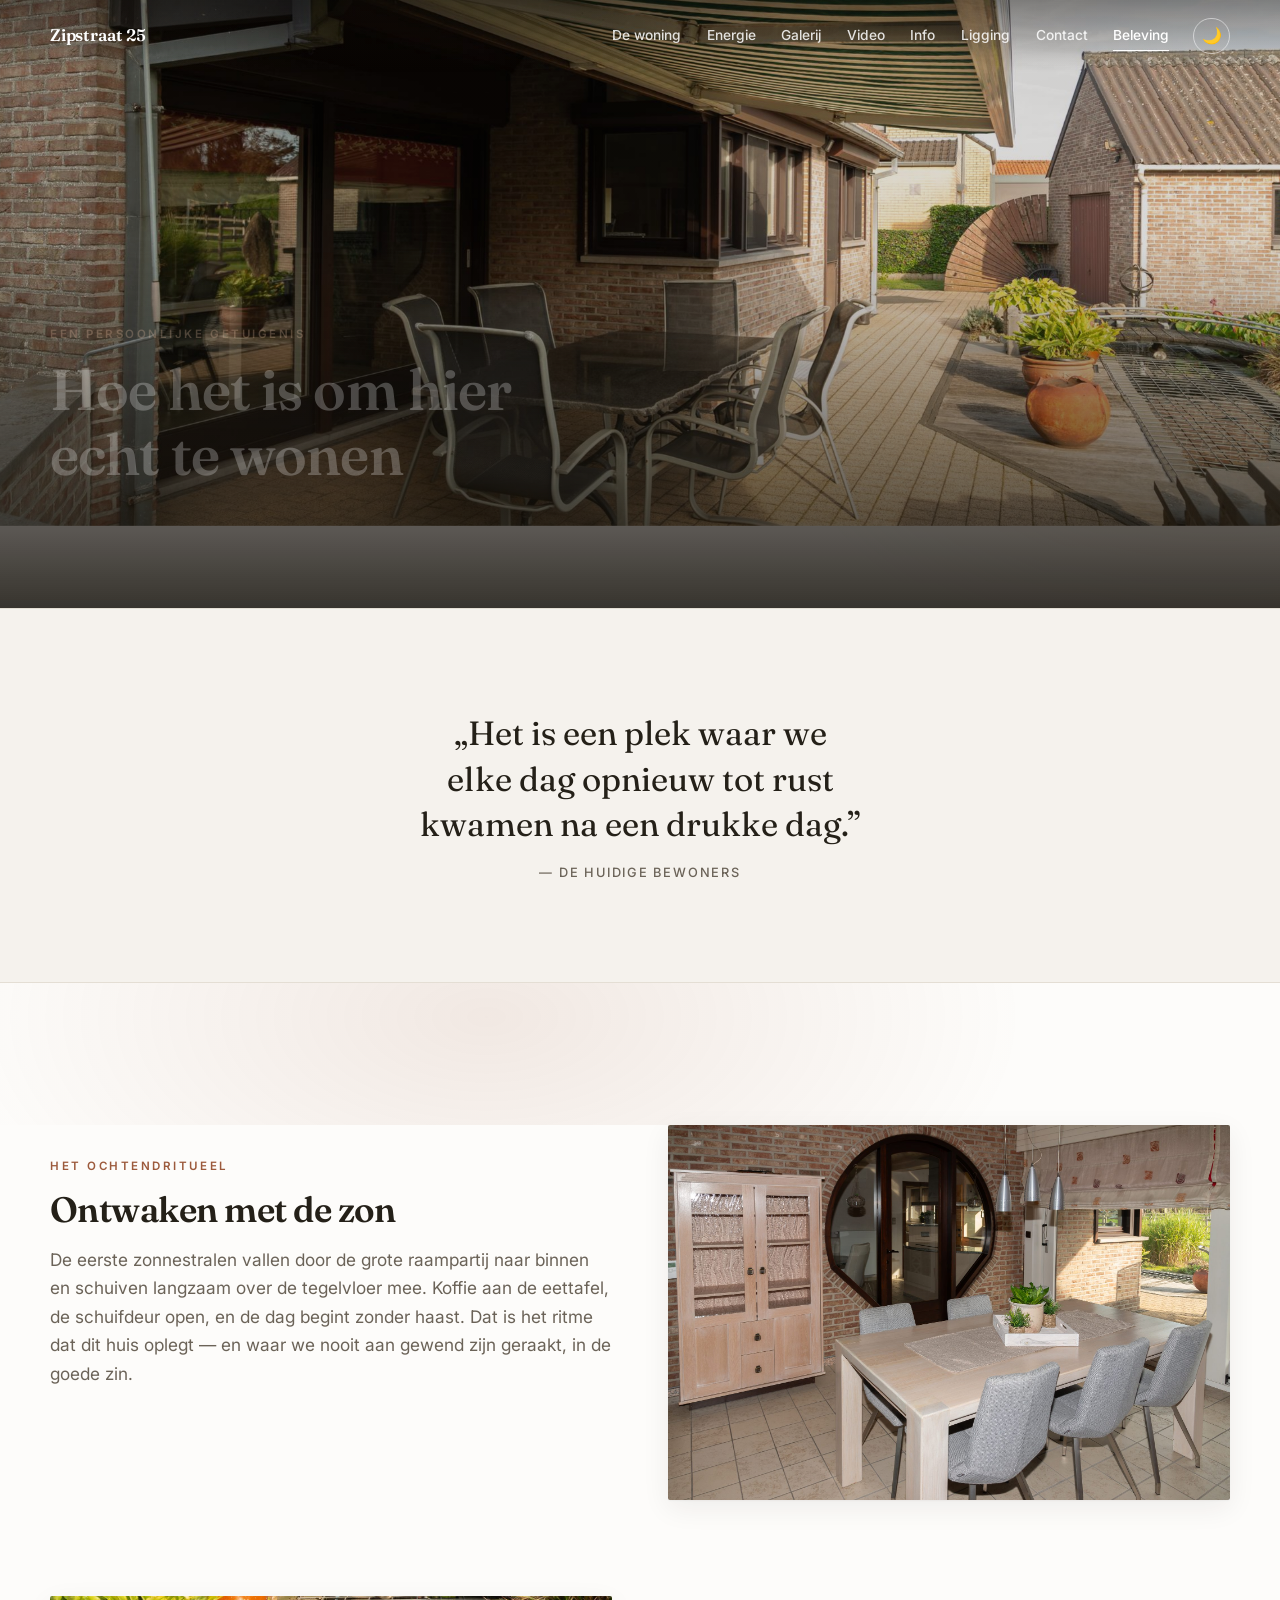
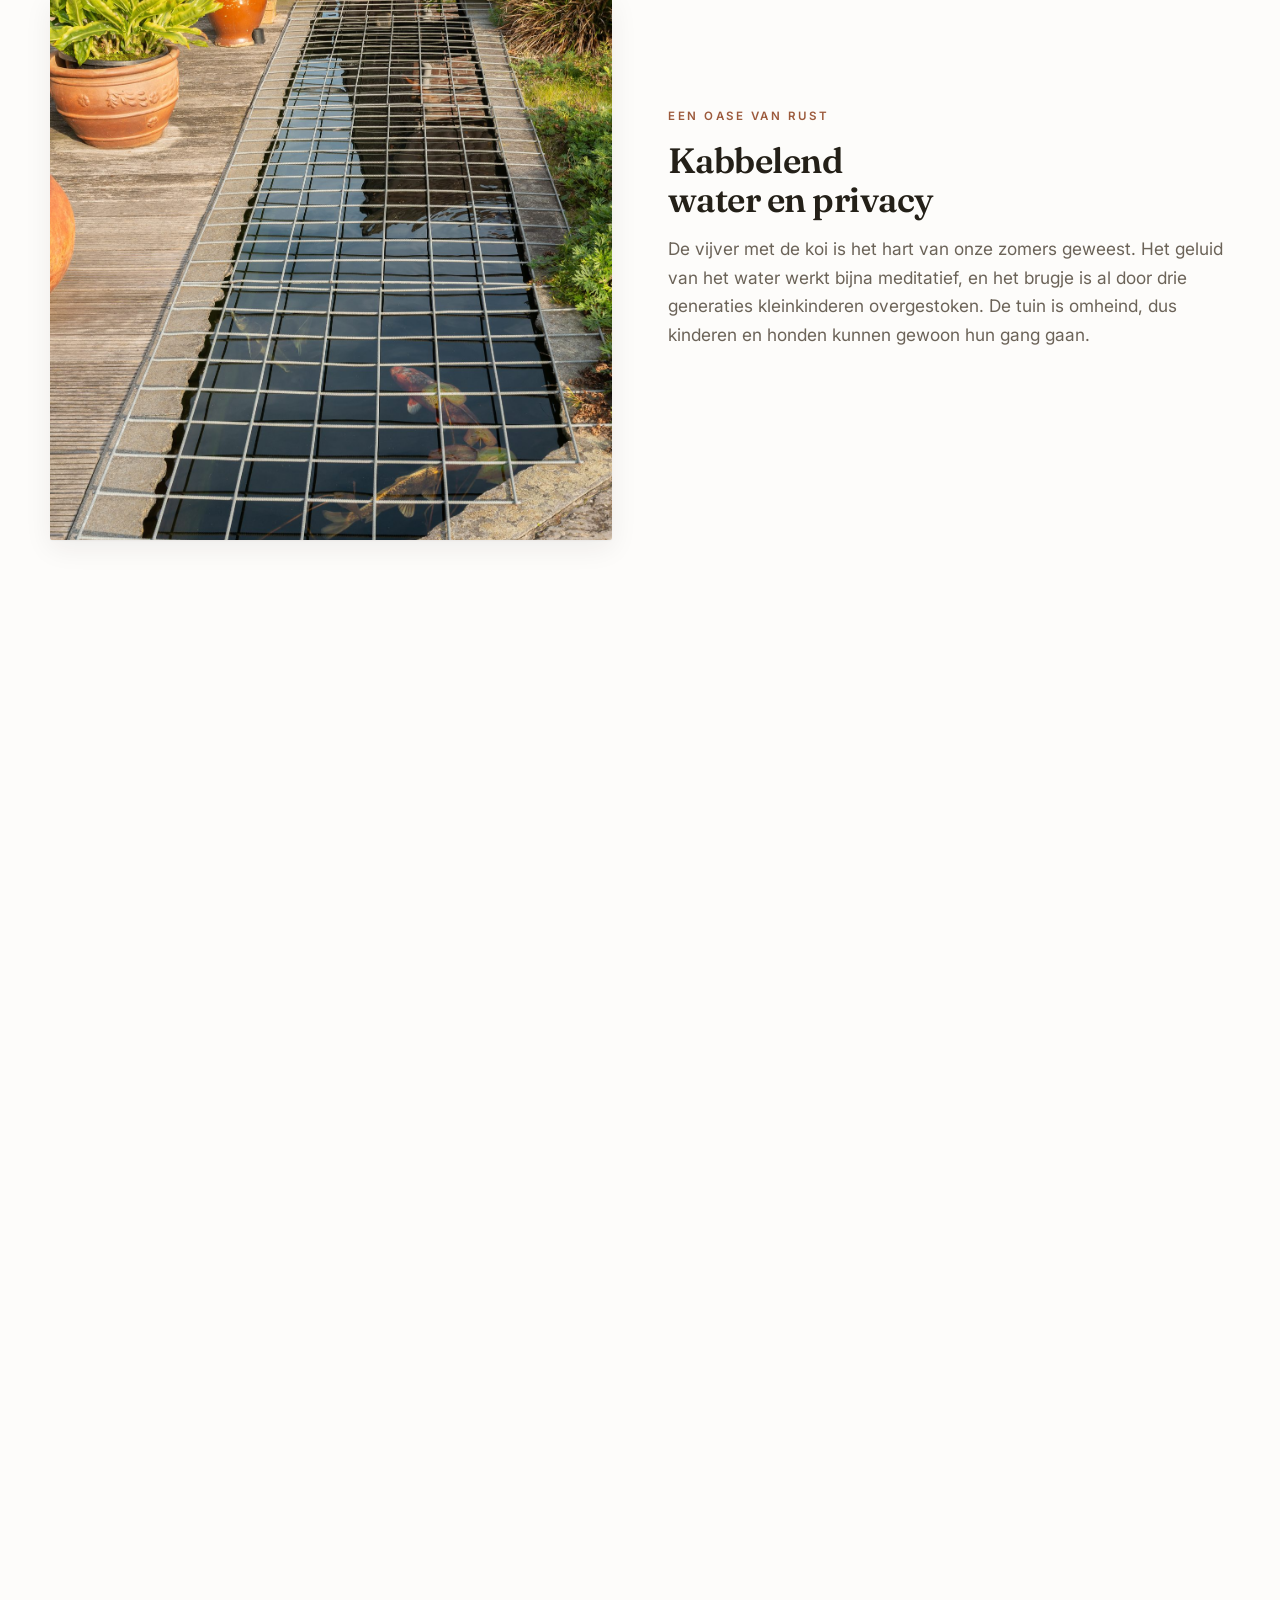
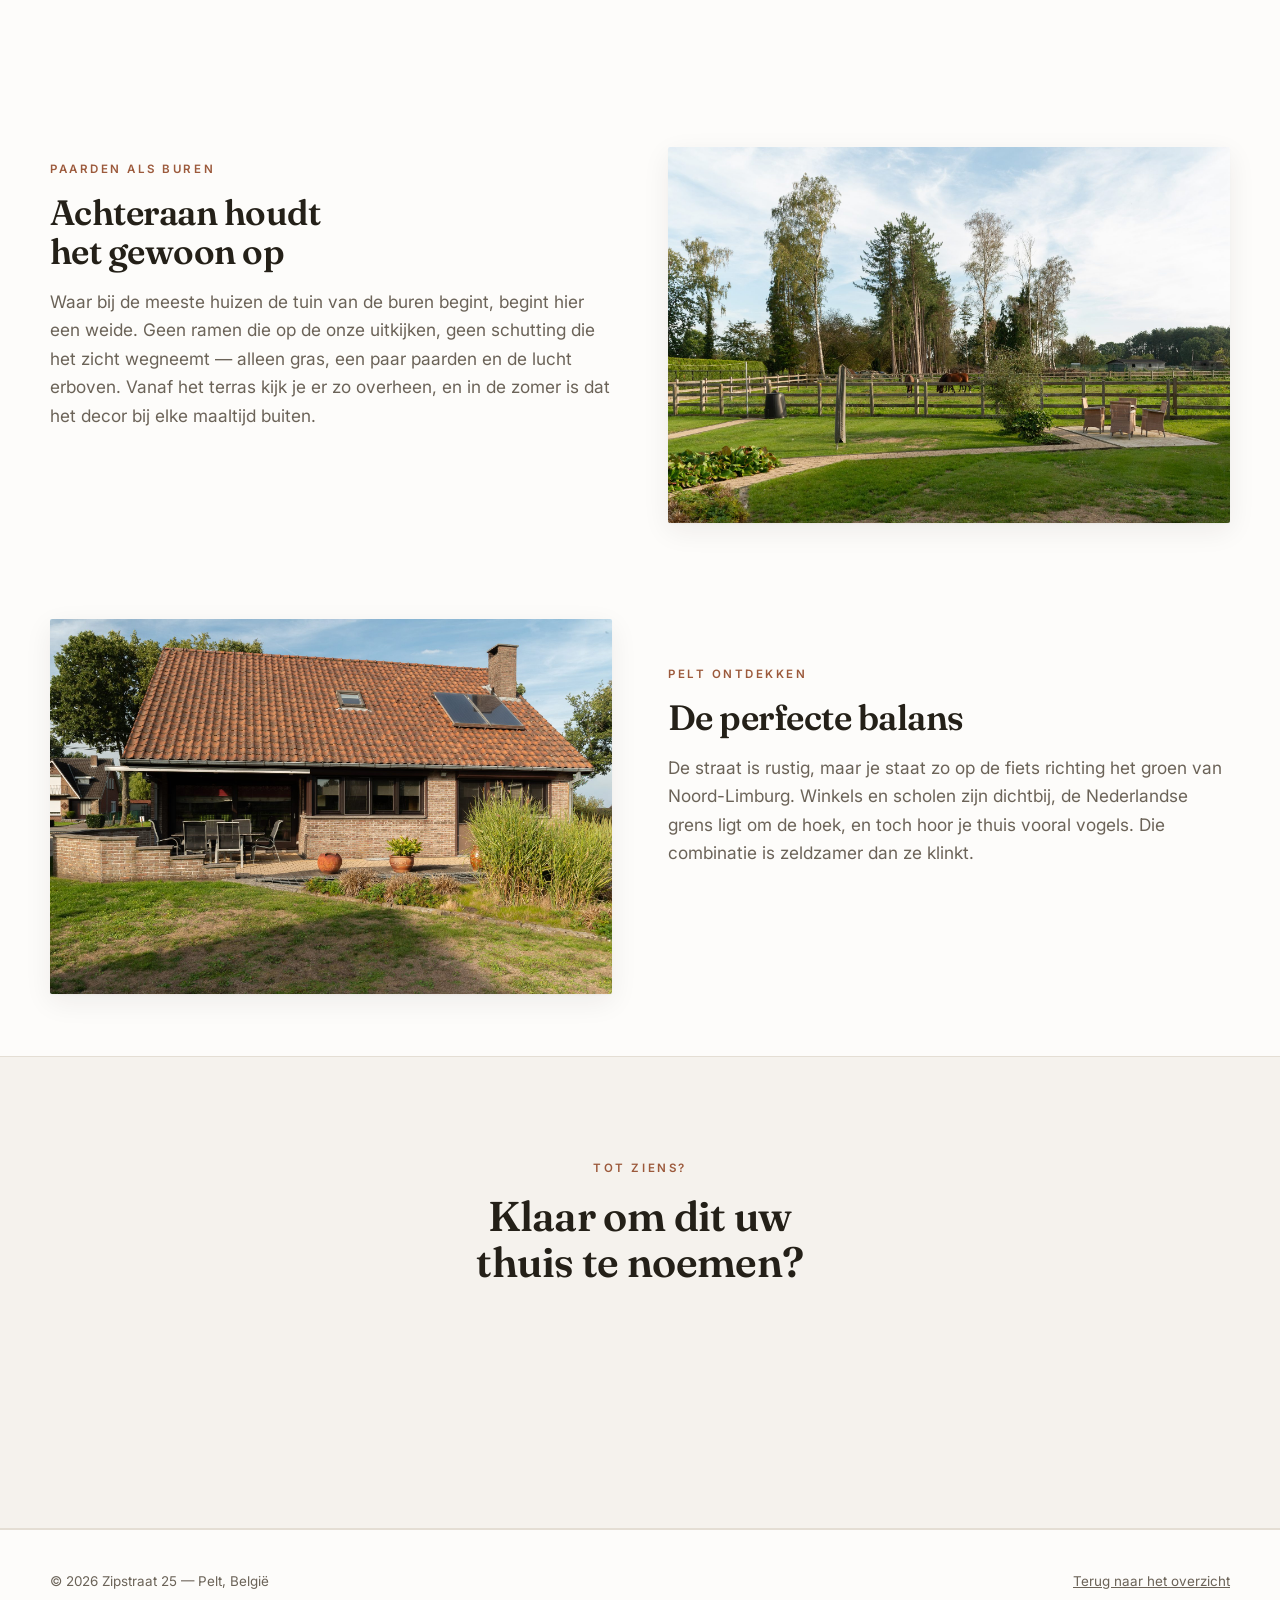
==== commit f670402e: "rework" ====
--- a/beleving.html
+++ b/beleving.html
@@ -72,12 +72,6 @@
       <a href="beleving.html" aria-current="page">Beleving</a>
     </nav>
     <button class="icon-btn" id="theme" aria-label="Wissel tussen licht en donker thema">🌙</button>
-    <button class="icon-btn" id="deel" aria-label="Deze pagina delen" title="Delen">
-      <svg viewBox="0 0 24 24" width="16" height="16" fill="none" stroke="currentColor" stroke-width="1.7" stroke-linecap="round" stroke-linejoin="round" aria-hidden="true">
-        <circle cx="18" cy="5.5" r="2.5"/><circle cx="6" cy="12" r="2.5"/><circle cx="18" cy="18.5" r="2.5"/>
-        <path d="m8.2 10.8 7.6-4M8.2 13.2l7.6 4"/>
-      </svg>
-    </button>
     <button class="menu-btn" id="menu" aria-label="Menu openen" aria-expanded="false" aria-controls="hoofdmenu"><span></span></button>
   </div>
 </header>
@@ -222,35 +216,6 @@
 };
 
 
-// ── Delen: het deelvenster van het toestel (WhatsApp, mail, socials) ──
-// Valt terug op de link kopiëren waar dat venster niet bestaat, zoals op
-// de meeste desktopbrowsers.
-const deel = document.getElementById('deel');
-const melding = document.createElement('span');
-melding.className = 'deel-melding';
-melding.setAttribute('role', 'status');
-deel.after(melding);
-
-const zeg = t => {
-  melding.textContent = t;
-  clearTimeout(zeg.tijd);
-  zeg.tijd = setTimeout(() => melding.textContent = '', 2600);
-};
-
-deel.onclick = async () => {
-  const data = {
-    title: document.title,
-    text: document.querySelector('meta[name="description"]')?.content || '',
-    url: location.href,
-  };
-  if (navigator.share) {
-    try { return await navigator.share(data); }
-    catch (e) { if (e.name === 'AbortError') return; }   // bezoeker brak af
-  }
-  try { await navigator.clipboard.writeText(data.url); zeg('Link gekopieerd'); }
-  catch { zeg('Kopieer de link uit de adresbalk'); }
-};
-
 // ── Mobiel menu ──
 const bar = document.getElementById('top-bar'), menuBtn = document.getElementById('menu');
 const menu = open => {
--- a/style.css
+++ b/style.css
@@ -86,7 +86,7 @@
   header .wrap{gap:.75rem}
   /* gespiegeld t.o.v. desktop: knoppen links, naam rechts */
   .menu-btn{order:-2}
-  #theme,#deel{order:-1}
+  #theme{order:-1}
   .brand{order:0;font-size:.98rem;margin:0 0 0 auto}
 
   /* Hamburger die bij openen naar een kruis kantelt */
@@ -328,15 +328,6 @@
   color:var(--muted);margin-bottom:.35rem;
 }
 .contact-card b{font-weight:500;font-size:1rem;word-break:break-word}
-
-/* Bevestiging na het kopiëren van de link; leeg = onzichtbaar. */
-.deel-melding{
-  position:fixed;left:50%;bottom:1.5rem;translate:-50% 0;z-index:60;
-  padding:.65rem 1.1rem;border-radius:100px;box-shadow:var(--shadow);
-  background:var(--text);color:var(--bg);
-  font:500 .82rem/1 Inter,sans-serif;white-space:nowrap;pointer-events:none;
-}
-.deel-melding:empty{display:none}
 
 footer{
   border-top:1px solid var(--line);padding:2.5rem 0;
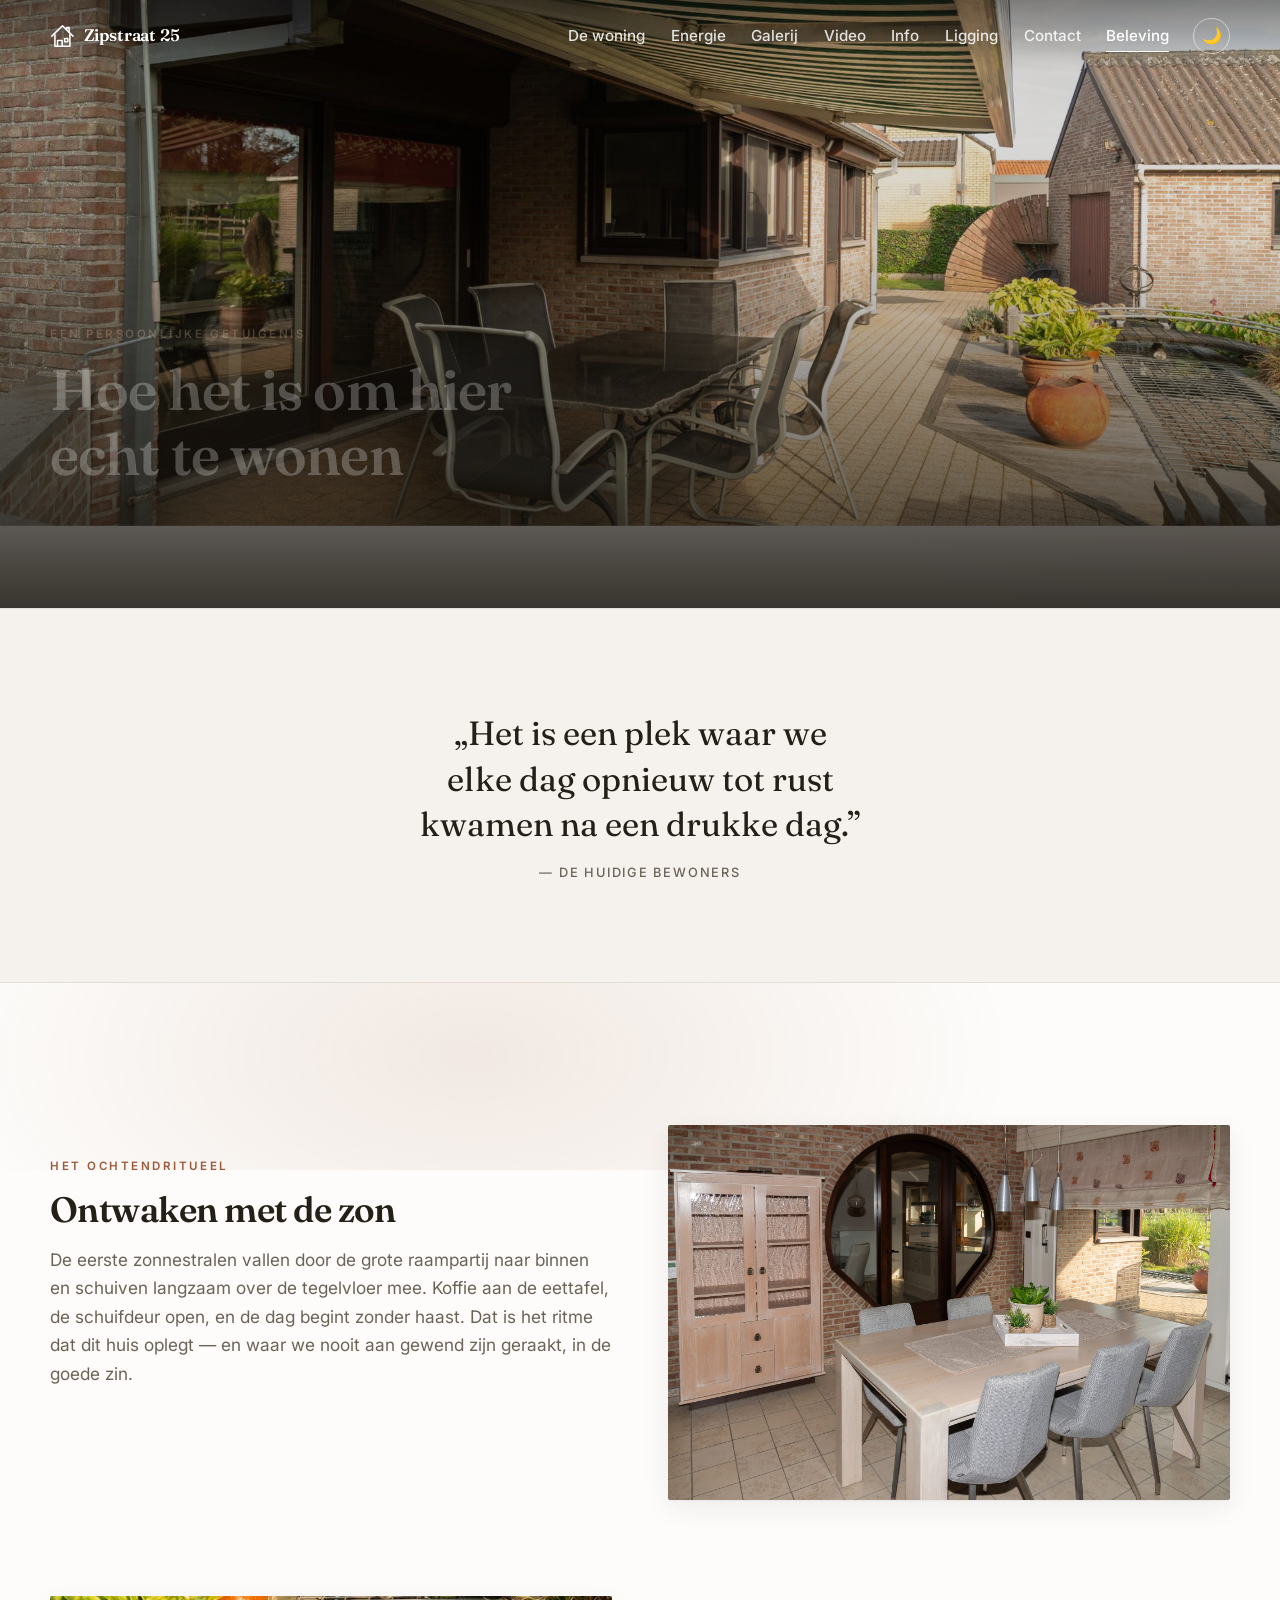
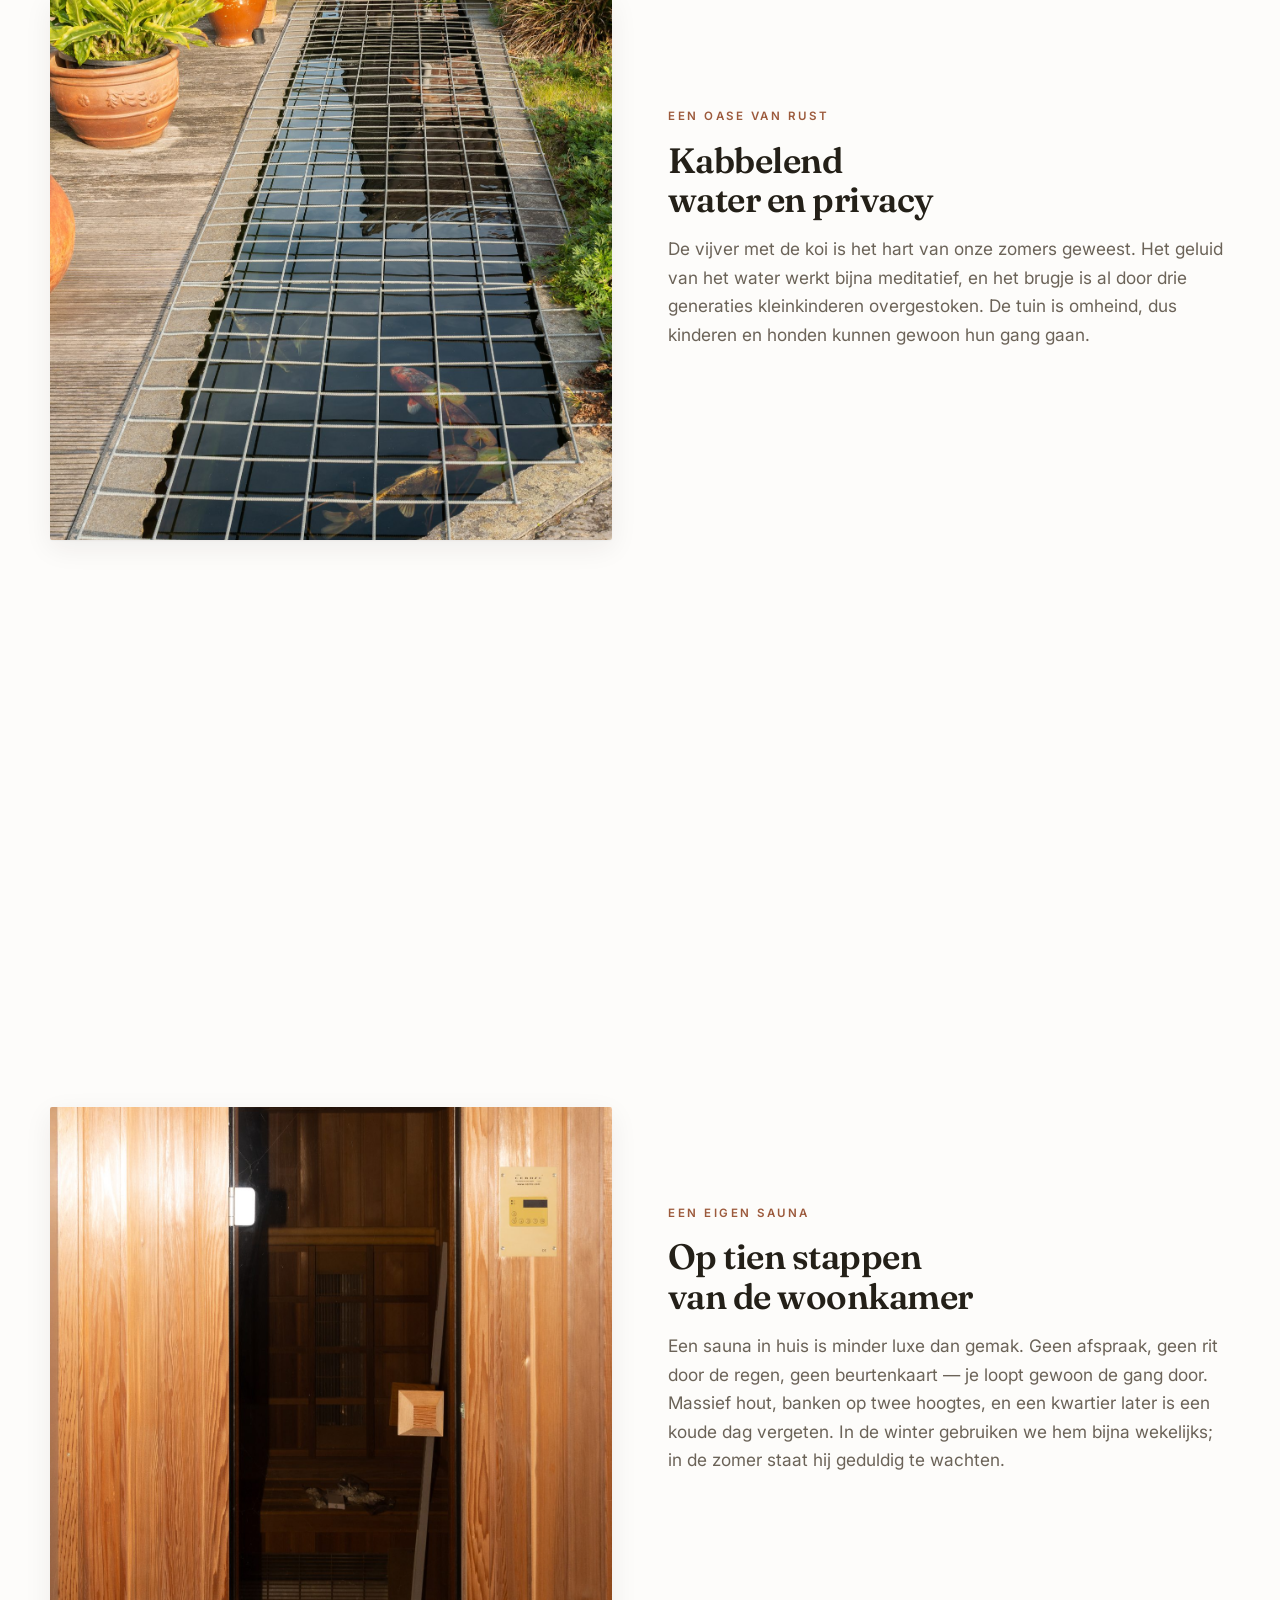
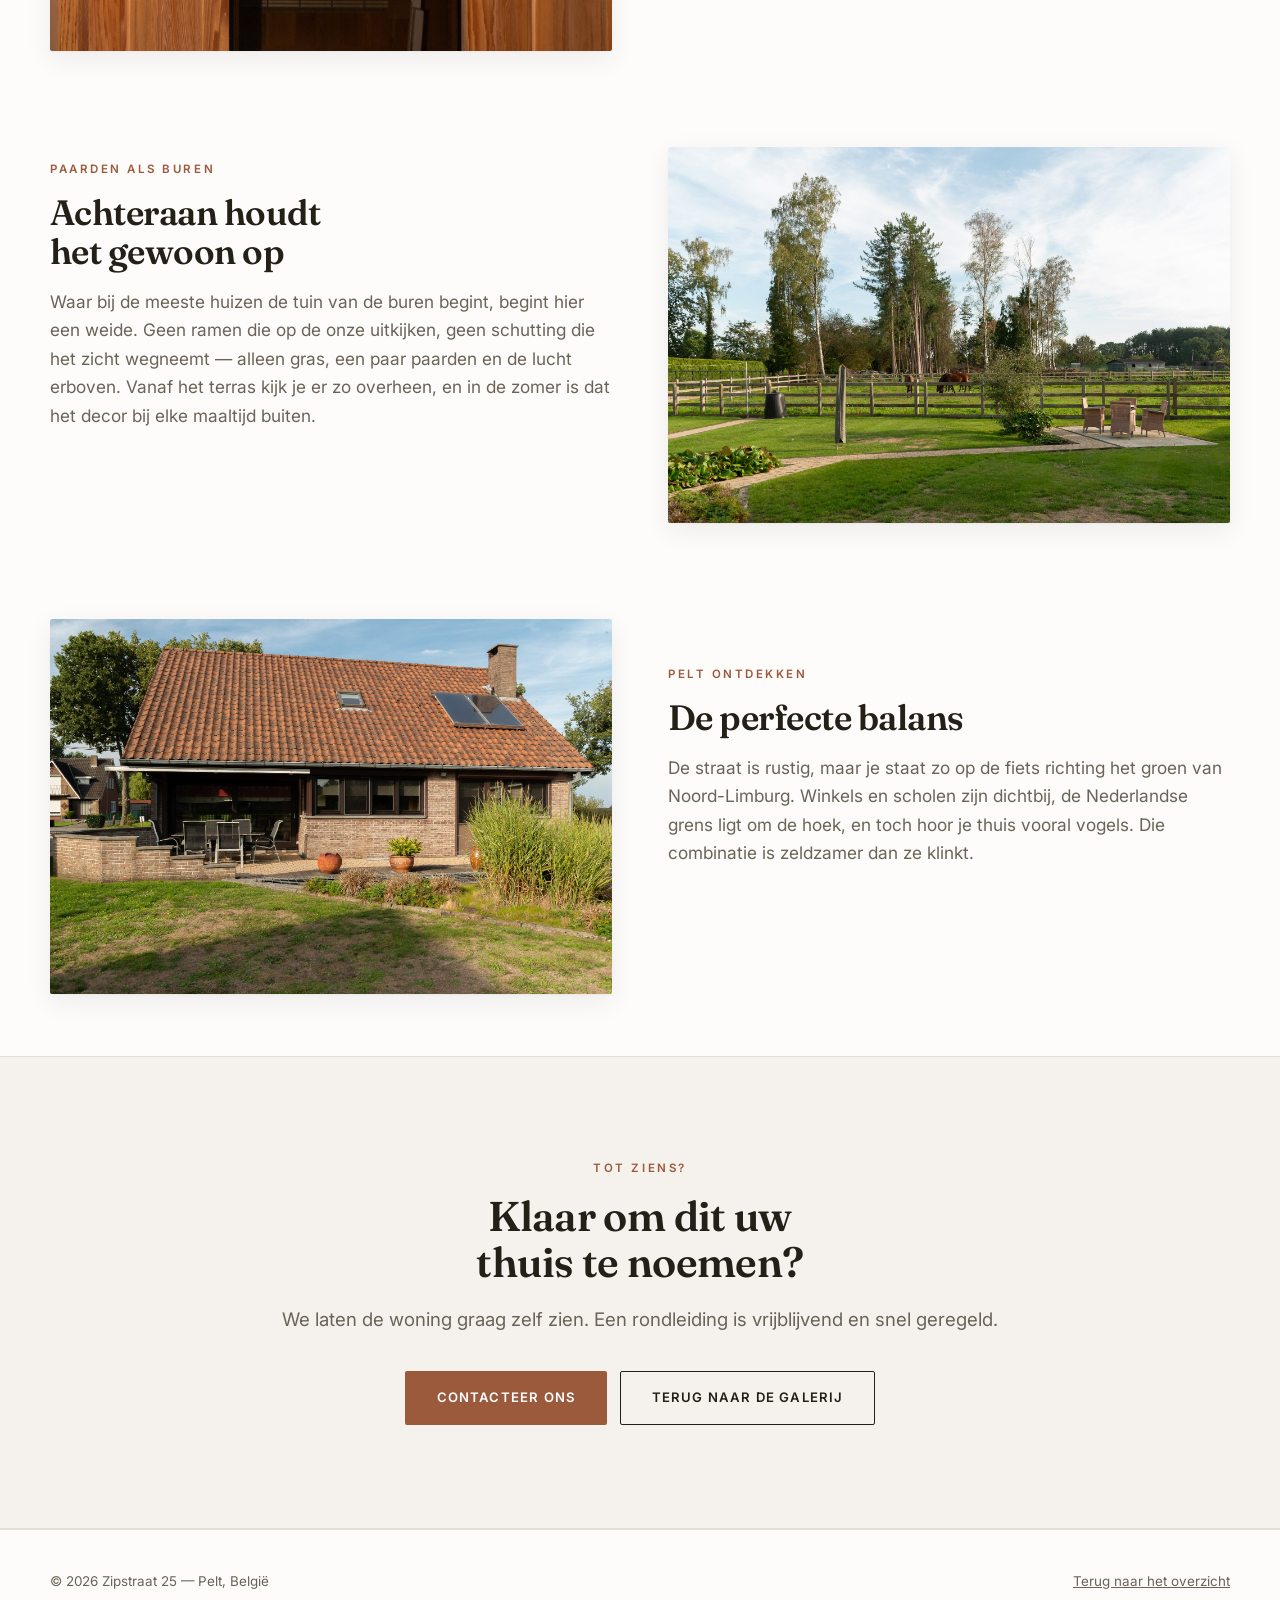
==== commit 58c6fff0: "Use the beleving navigation on both pages, add a house logo The index page had a sliding underline u" ====
--- a/beleving.html
+++ b/beleving.html
@@ -1,242 +1,243 @@
-<!DOCTYPE html>
-<html lang="nl-BE" data-theme="light">
-<head>
-<meta charset="UTF-8">
-<meta name="viewport" content="width=device-width, initial-scale=1">
-<title>Wonen in Zipstraat 25 — het verhaal van de bewoners</title>
-<meta name="description" content="Hoe het is om te wonen in Zipstraat 25 in Pelt: het ochtendlicht in de living, het water in de tuin en de rust van een straat waar niets moet.">
-<link rel="canonical" href="https://zipstraat25.be/beleving.html">
-
-<meta property="og:type" content="article">
-<meta property="og:locale" content="nl_BE">
-<meta property="og:url" content="https://zipstraat25.be/beleving.html">
-<meta property="og:title" content="Wonen in Zipstraat 25 — het verhaal van de bewoners">
-<meta property="og:description" content="Het ochtendlicht in de living, het water in de tuin en de rust van een straat waar niets moet.">
-<meta property="og:image" content="https://zipstraat25.be/img/full/buiten-18.jpg">
-<meta name="twitter:card" content="summary_large_image">
-
-<link rel="icon" href="data:image/svg+xml,<svg xmlns='http://www.w3.org/2000/svg' viewBox='0 0 100 100'><text y='.9em' font-size='90'>🏡</text></svg>">
-
-<link rel="preconnect" href="https://fonts.googleapis.com">
-<link rel="preconnect" href="https://fonts.gstatic.com" crossorigin>
-<link href="https://fonts.googleapis.com/css2?family=Fraunces:opsz,wght@9..144,400;9..144,600&family=Inter:wght@300;400;500;600&display=swap" rel="stylesheet">
-<link rel="stylesheet" href="style.css">
-
-<style>
-/* Alleen voor deze pagina — de rest komt uit style.css */
-.story-hero{position:relative;min-height:min(72svh,38rem);display:grid;align-items:end;padding:0;color:#fff}
-.story-hero img{position:absolute;inset:0;width:100%;height:100%;object-fit:cover}
-.story-hero::after{content:"";position:absolute;inset:0;
-  background:linear-gradient(to top,rgba(20,16,10,.85),rgba(20,16,10,.15) 60%)}
-.story-hero .wrap{position:relative;z-index:2;padding-block:clamp(3rem,9vh,6rem)}
-.story-hero h1{font-size:clamp(1.9rem,1.2rem + 3vw,3.6rem);max-width:19ch;text-wrap:balance}
-.story-hero .eyebrow{color:#f0c9ad}
-
-blockquote{
-  margin:0;padding:0;font-family:Fraunces,Georgia,serif;
-  font-size:clamp(1.3rem,1rem + 1.6vw,2.1rem);line-height:1.35;
-  text-wrap:balance;max-width:24ch;
-}
-blockquote footer{border:0;padding:0;margin-top:1.2rem;font:500 .8rem/1 Inter,sans-serif;
-  letter-spacing:.14em;text-transform:uppercase;color:var(--muted)}
-.quote-band{background:var(--surface);border-block:1px solid var(--line);text-align:center}
-.quote-band blockquote{margin-inline:auto}
-
-.chapter{display:grid;gap:clamp(1.8rem,5vw,3.5rem);align-items:center}
-@media(min-width:900px){
-  .chapter{grid-template-columns:1fr 1fr}
-  .chapter.flip > img{order:-1}
-}
-.chapter img{border-radius:var(--radius);box-shadow:var(--shadow);max-height:34rem;object-fit:cover;width:100%}
-.chapter + .chapter{margin-top:clamp(3.5rem,8vw,6rem)}
-.chapter h2{font-size:clamp(1.5rem,1.1rem + 1.6vw,2.2rem)}
-.chapter p{color:var(--muted);margin:1rem 0 0}
-
-.closing{text-align:center}
-.closing h2{margin-inline:auto}
-</style>
-</head>
-<body>
-
-<header id="top-bar">
-  <div class="wrap">
-    <a class="brand" href="index.html">Zipstraat&nbsp;25</a>
-    <nav id="hoofdmenu">
-      <a href="index.html#woning">De woning</a>
-      <a href="index.html#energie">Energie</a>
-      <a href="index.html#galerij">Galerij</a>
-      <a href="index.html#video">Video</a>
-      <a href="index.html#info">Info</a>
-      <a href="index.html#ligging">Ligging</a>
-      <a href="index.html#contact">Contact</a>
-      <a href="beleving.html" aria-current="page">Beleving</a>
-    </nav>
-    <button class="icon-btn" id="theme" aria-label="Wissel tussen licht en donker thema">🌙</button>
-    <button class="menu-btn" id="menu" aria-label="Menu openen" aria-expanded="false" aria-controls="hoofdmenu"><span></span></button>
-  </div>
-</header>
-
-<section class="story-hero">
-  <img src="img/full/buiten-18.jpg" alt="Het overdekte terras met zonnewering, uitkijkend over de tuin en de vijver" width="2000" height="1335" fetchpriority="high">
-  <div class="wrap">
-    <span class="eyebrow">Een persoonlijke getuigenis</span>
-    <h1>Hoe het is om hier echt te wonen</h1>
-  </div>
-</section>
-
-<section class="quote-band">
-  <div class="wrap">
-    <blockquote class="reveal">
-      „Het is een plek waar we elke dag opnieuw tot rust kwamen na een drukke dag.”
-      <footer>— De huidige bewoners</footer>
-    </blockquote>
-  </div>
-</section>
-
-<section>
-  <div class="wrap">
-
-    <div class="chapter reveal">
-      <div>
-        <span class="eyebrow">Het ochtendritueel</span>
-        <h2>Ontwaken met de zon</h2>
-        <p>
-          De eerste zonnestralen vallen door de grote raampartij naar binnen en schuiven
-          langzaam over de tegelvloer mee. Koffie aan de eettafel, de schuifdeur open, en
-          de dag begint zonder haast. Dat is het ritme dat dit huis oplegt — en waar we
-          nooit aan gewend zijn geraakt, in de goede zin.
-        </p>
-      </div>
-      <img src="img/full/living-05.jpg" alt="De eetkamer met de ronde bakstenen boog en zicht op het terras" width="2000" height="1335" loading="lazy">
-    </div>
-
-    <div class="chapter flip reveal">
-      <div>
-        <span class="eyebrow">Een oase van rust</span>
-        <h2>Kabbelend water en privacy</h2>
-        <p>
-          De vijver met de koi is het hart van onze zomers geweest. Het geluid van het
-          water werkt bijna meditatief, en het brugje is al door drie generaties
-          kleinkinderen overgestoken. De tuin is omheind, dus kinderen en honden kunnen
-          gewoon hun gang gaan.
-        </p>
-      </div>
-      <img src="img/full/buiten-15.jpg" alt="De koivijver met houten brugje en veiligheidsrooster" width="1335" height="2000" loading="lazy">
-    </div>
-
-    <div class="chapter reveal">
-      <div>
-        <span class="eyebrow">De winteravonden</span>
-        <h2>De zitput als middelpunt</h2>
-        <p>
-          Als het buiten kort en donker wordt, verhuist het leven naar binnen. De
-          verlaagde zitput is precies groot genoeg om samen te zijn en klein genoeg om
-          geborgen te voelen.
-        </p>
-      </div>
-      <img src="img/full/living-03.jpg" alt="De verlaagde zitput in de leefruimte met granieten trap" width="2000" height="1335" loading="lazy">
-    </div>
-
-    <div class="chapter flip reveal">
-      <div>
-        <span class="eyebrow">Een eigen sauna</span>
-        <h2>Op tien stappen van de woonkamer</h2>
-        <p>
-          Een sauna in huis is minder luxe dan gemak. Geen afspraak, geen rit door de
-          regen, geen beurtenkaart — je loopt gewoon de gang door. Massief hout, banken
-          op twee hoogtes, en een kwartier later is een koude dag vergeten. In de winter
-          gebruiken we hem bijna wekelijks; in de zomer staat hij geduldig te wachten.
-        </p>
-      </div>
-      <img src="img/full/sauna-04.jpg" alt="De privésauna in massief hout, met banken op twee hoogtes" width="1335" height="2000" loading="lazy">
-    </div>
-
-    <div class="chapter reveal">
-      <div>
-        <span class="eyebrow">Paarden als buren</span>
-        <h2>Achteraan houdt het gewoon op</h2>
-        <p>
-          Waar bij de meeste huizen de tuin van de buren begint, begint hier een weide.
-          Geen ramen die op de onze uitkijken, geen schutting die het zicht wegneemt —
-          alleen gras, een paar paarden en de lucht erboven. Vanaf het terras kijk je er
-          zo overheen, en in de zomer is dat het decor bij elke maaltijd buiten.
-        </p>
-      </div>
-      <img src="img/full/buiten-16.jpg" alt="De tuin grenst achteraan aan een weide waar paarden grazen" width="2000" height="1335" loading="lazy">
-    </div>
-
-    <div class="chapter flip reveal">
-      <div>
-        <span class="eyebrow">Pelt ontdekken</span>
-        <h2>De perfecte balans</h2>
-        <p>
-          De straat is rustig, maar je staat zo op de fiets richting het groen van
-          Noord-Limburg. Winkels en scholen zijn dichtbij, de Nederlandse grens ligt om
-          de hoek, en toch hoor je thuis vooral vogels. Die combinatie is zeldzamer dan
-          ze klinkt.
-        </p>
-      </div>
-      <img src="img/full/buiten-01.jpg" alt="De achtergevel van de woning met terras en ruime tuin" width="2000" height="1335" loading="lazy">
-    </div>
-
-  </div>
-</section>
-
-<section class="quote-band closing">
-  <div class="wrap">
-    <span class="eyebrow reveal">Tot ziens?</span>
-    <h2 class="reveal" style="margin-inline:auto">Klaar om dit uw thuis te noemen?</h2>
-    <p class="lede reveal" style="margin:1.2rem auto 2.2rem">
-      We laten de woning graag zelf zien. Een rondleiding is vrijblijvend en snel geregeld.
-    </p>
-    <div class="cta-row reveal" style="justify-content:center">
-      <a class="btn btn-fill" href="index.html#contact">Contacteer ons</a>
-      <a class="btn btn-ghost" href="index.html#galerij">Terug naar de galerij</a>
-    </div>
-  </div>
-</section>
-
-<footer>
-  <div class="wrap">
-    <span>© 2026 Zipstraat 25 — Pelt, België</span>
-    <span><a href="index.html">Terug naar het overzicht</a></span>
-  </div>
-</footer>
-
-<script>
-// ── Thema: volgt het systeem, tenzij de bezoeker zelf koos ──
-const root = document.documentElement, btn = document.getElementById('theme');
-const paint = t => { root.dataset.theme = t; btn.textContent = t === 'dark' ? '☀' : '🌙'; };
-paint(localStorage.getItem('theme')
-  || (matchMedia('(prefers-color-scheme: dark)').matches ? 'dark' : 'light'));
-btn.onclick = () => {
-  const t = root.dataset.theme === 'dark' ? 'light' : 'dark';
-  paint(t);
-  try { localStorage.setItem('theme', t); } catch {}
-};
-
-
-// ── Mobiel menu ──
-const bar = document.getElementById('top-bar'), menuBtn = document.getElementById('menu');
-const menu = open => {
-  bar.classList.toggle('open', open);
-  menuBtn.setAttribute('aria-expanded', open);
-  menuBtn.setAttribute('aria-label', open ? 'Menu sluiten' : 'Menu openen');
-};
-menuBtn.onclick = () => menu(!bar.classList.contains('open'));
-bar.querySelectorAll('nav a').forEach(a => a.addEventListener('click', () => menu(false)));
-addEventListener('keydown', e => { if (e.key === 'Escape') menu(false); });
-addEventListener('click', e => { if (!bar.contains(e.target)) menu(false); });
-
-addEventListener('scroll', () => bar.classList.toggle('stuck', scrollY > 40), {passive:true});
-
-const io = new IntersectionObserver((es, o) => es.forEach(e => {
-  if (e.isIntersecting) { e.target.classList.add('in'); o.unobserve(e.target); }
-}), {rootMargin:'0px 0px -8% 0px'});
-document.querySelectorAll('.reveal').forEach(el => io.observe(el));
-</script>
-
-<!-- ══ BEZOEKERSTELLER — zelfde scriptregel als op index.html hier plaatsen ══ -->
-
-</body>
-</html>
+<!DOCTYPE html>
+<html lang="nl-BE" data-theme="light">
+<head>
+<meta charset="UTF-8">
+<meta name="viewport" content="width=device-width, initial-scale=1">
+<title>Wonen in Zipstraat 25 — het verhaal van de bewoners</title>
+<meta name="description" content="Hoe het is om te wonen in Zipstraat 25 in Pelt: het ochtendlicht in de living, het water in de tuin en de rust van een straat waar niets moet.">
+<link rel="canonical" href="https://zipstraat25.be/beleving.html">
+
+<meta property="og:type" content="article">
+<meta property="og:locale" content="nl_BE">
+<meta property="og:url" content="https://zipstraat25.be/beleving.html">
+<meta property="og:title" content="Wonen in Zipstraat 25 — het verhaal van de bewoners">
+<meta property="og:description" content="Het ochtendlicht in de living, het water in de tuin en de rust van een straat waar niets moet.">
+<meta property="og:image" content="https://zipstraat25.be/img/full/buiten-18.jpg">
+<meta name="twitter:card" content="summary_large_image">
+
+<link rel="icon" href="img/logo.svg" type="image/svg+xml">
+<link rel="apple-touch-icon" href="img/logo.svg">
+
+<link rel="preconnect" href="https://fonts.googleapis.com">
+<link rel="preconnect" href="https://fonts.gstatic.com" crossorigin>
+<link href="https://fonts.googleapis.com/css2?family=Fraunces:opsz,wght@9..144,400;9..144,600&family=Inter:wght@300;400;500;600&display=swap" rel="stylesheet">
+<link rel="stylesheet" href="style.css">
+
+<style>
+/* Alleen voor deze pagina — de rest komt uit style.css */
+.story-hero{position:relative;min-height:min(72svh,38rem);display:grid;align-items:end;padding:0;color:#fff}
+.story-hero img{position:absolute;inset:0;width:100%;height:100%;object-fit:cover}
+.story-hero::after{content:"";position:absolute;inset:0;
+  background:linear-gradient(to top,rgba(20,16,10,.85),rgba(20,16,10,.15) 60%)}
+.story-hero .wrap{position:relative;z-index:2;padding-block:clamp(3rem,9vh,6rem)}
+.story-hero h1{font-size:clamp(1.9rem,1.2rem + 3vw,3.6rem);max-width:19ch;text-wrap:balance}
+.story-hero .eyebrow{color:#f0c9ad}
+
+blockquote{
+  margin:0;padding:0;font-family:Fraunces,Georgia,serif;
+  font-size:clamp(1.3rem,1rem + 1.6vw,2.1rem);line-height:1.35;
+  text-wrap:balance;max-width:24ch;
+}
+blockquote footer{border:0;padding:0;margin-top:1.2rem;font:500 .8rem/1 Inter,sans-serif;
+  letter-spacing:.14em;text-transform:uppercase;color:var(--muted)}
+.quote-band{background:var(--surface);border-block:1px solid var(--line);text-align:center}
+.quote-band blockquote{margin-inline:auto}
+
+.chapter{display:grid;gap:clamp(1.8rem,5vw,3.5rem);align-items:center}
+@media(min-width:900px){
+  .chapter{grid-template-columns:1fr 1fr}
+  .chapter.flip > img{order:-1}
+}
+.chapter img{border-radius:var(--radius);box-shadow:var(--shadow);max-height:34rem;object-fit:cover;width:100%}
+.chapter + .chapter{margin-top:clamp(3.5rem,8vw,6rem)}
+.chapter h2{font-size:clamp(1.5rem,1.1rem + 1.6vw,2.2rem)}
+.chapter p{color:var(--muted);margin:1rem 0 0}
+
+.closing{text-align:center}
+.closing h2{margin-inline:auto}
+</style>
+</head>
+<body>
+
+<header id="top-bar">
+  <div class="wrap">
+    <a class="brand" href="index.html"><svg class="merk" viewBox="0 0 48 48" aria-hidden="true" fill="none" stroke="currentColor" stroke-width="3" stroke-linecap="round" stroke-linejoin="round"><path d="M3.5 23.5 24 3.5l20.5 20"/><path d="M32 11V7h5v9"/><path d="M9.5 21v22h29V21"/><path d="M14.5 43V32h9v11"/><path d="M28.5 28h6v6.5h-6z"/></svg><span>Zipstraat&nbsp;25</span></a>
+    <nav id="hoofdmenu">
+      <a href="index.html#woning">De woning</a>
+      <a href="index.html#energie">Energie</a>
+      <a href="index.html#galerij">Galerij</a>
+      <a href="index.html#video">Video</a>
+      <a href="index.html#info">Info</a>
+      <a href="index.html#ligging">Ligging</a>
+      <a href="index.html#contact">Contact</a>
+      <a href="beleving.html" aria-current="page">Beleving</a>
+    </nav>
+    <button class="icon-btn" id="theme" aria-label="Wissel tussen licht en donker thema">🌙</button>
+    <button class="menu-btn" id="menu" aria-label="Menu openen" aria-expanded="false" aria-controls="hoofdmenu"><span></span></button>
+  </div>
+</header>
+
+<section class="story-hero">
+  <img src="img/full/buiten-18.jpg" alt="Het overdekte terras met zonnewering, uitkijkend over de tuin en de vijver" width="2000" height="1335" fetchpriority="high">
+  <div class="wrap">
+    <span class="eyebrow">Een persoonlijke getuigenis</span>
+    <h1>Hoe het is om hier echt te wonen</h1>
+  </div>
+</section>
+
+<section class="quote-band">
+  <div class="wrap">
+    <blockquote class="reveal">
+      „Het is een plek waar we elke dag opnieuw tot rust kwamen na een drukke dag.”
+      <footer>— De huidige bewoners</footer>
+    </blockquote>
+  </div>
+</section>
+
+<section>
+  <div class="wrap">
+
+    <div class="chapter reveal">
+      <div>
+        <span class="eyebrow">Het ochtendritueel</span>
+        <h2>Ontwaken met de zon</h2>
+        <p>
+          De eerste zonnestralen vallen door de grote raampartij naar binnen en schuiven
+          langzaam over de tegelvloer mee. Koffie aan de eettafel, de schuifdeur open, en
+          de dag begint zonder haast. Dat is het ritme dat dit huis oplegt — en waar we
+          nooit aan gewend zijn geraakt, in de goede zin.
+        </p>
+      </div>
+      <img src="img/full/living-05.jpg" alt="De eetkamer met de ronde bakstenen boog en zicht op het terras" width="2000" height="1335" loading="lazy">
+    </div>
+
+    <div class="chapter flip reveal">
+      <div>
+        <span class="eyebrow">Een oase van rust</span>
+        <h2>Kabbelend water en privacy</h2>
+        <p>
+          De vijver met de koi is het hart van onze zomers geweest. Het geluid van het
+          water werkt bijna meditatief, en het brugje is al door drie generaties
+          kleinkinderen overgestoken. De tuin is omheind, dus kinderen en honden kunnen
+          gewoon hun gang gaan.
+        </p>
+      </div>
+      <img src="img/full/buiten-15.jpg" alt="De koivijver met houten brugje en veiligheidsrooster" width="1335" height="2000" loading="lazy">
+    </div>
+
+    <div class="chapter reveal">
+      <div>
+        <span class="eyebrow">De winteravonden</span>
+        <h2>De zitput als middelpunt</h2>
+        <p>
+          Als het buiten kort en donker wordt, verhuist het leven naar binnen. De
+          verlaagde zitput is precies groot genoeg om samen te zijn en klein genoeg om
+          geborgen te voelen.
+        </p>
+      </div>
+      <img src="img/full/living-03.jpg" alt="De verlaagde zitput in de leefruimte met granieten trap" width="2000" height="1335" loading="lazy">
+    </div>
+
+    <div class="chapter flip reveal">
+      <div>
+        <span class="eyebrow">Een eigen sauna</span>
+        <h2>Op tien stappen van de woonkamer</h2>
+        <p>
+          Een sauna in huis is minder luxe dan gemak. Geen afspraak, geen rit door de
+          regen, geen beurtenkaart — je loopt gewoon de gang door. Massief hout, banken
+          op twee hoogtes, en een kwartier later is een koude dag vergeten. In de winter
+          gebruiken we hem bijna wekelijks; in de zomer staat hij geduldig te wachten.
+        </p>
+      </div>
+      <img src="img/full/sauna-04.jpg" alt="De privésauna in massief hout, met banken op twee hoogtes" width="1335" height="2000" loading="lazy">
+    </div>
+
+    <div class="chapter reveal">
+      <div>
+        <span class="eyebrow">Paarden als buren</span>
+        <h2>Achteraan houdt het gewoon op</h2>
+        <p>
+          Waar bij de meeste huizen de tuin van de buren begint, begint hier een weide.
+          Geen ramen die op de onze uitkijken, geen schutting die het zicht wegneemt —
+          alleen gras, een paar paarden en de lucht erboven. Vanaf het terras kijk je er
+          zo overheen, en in de zomer is dat het decor bij elke maaltijd buiten.
+        </p>
+      </div>
+      <img src="img/full/buiten-16.jpg" alt="De tuin grenst achteraan aan een weide waar paarden grazen" width="2000" height="1335" loading="lazy">
+    </div>
+
+    <div class="chapter flip reveal">
+      <div>
+        <span class="eyebrow">Pelt ontdekken</span>
+        <h2>De perfecte balans</h2>
+        <p>
+          De straat is rustig, maar je staat zo op de fiets richting het groen van
+          Noord-Limburg. Winkels en scholen zijn dichtbij, de Nederlandse grens ligt om
+          de hoek, en toch hoor je thuis vooral vogels. Die combinatie is zeldzamer dan
+          ze klinkt.
+        </p>
+      </div>
+      <img src="img/full/buiten-01.jpg" alt="De achtergevel van de woning met terras en ruime tuin" width="2000" height="1335" loading="lazy">
+    </div>
+
+  </div>
+</section>
+
+<section class="quote-band closing">
+  <div class="wrap">
+    <span class="eyebrow reveal">Tot ziens?</span>
+    <h2 class="reveal" style="margin-inline:auto">Klaar om dit uw thuis te noemen?</h2>
+    <p class="lede reveal" style="margin:1.2rem auto 2.2rem">
+      We laten de woning graag zelf zien. Een rondleiding is vrijblijvend en snel geregeld.
+    </p>
+    <div class="cta-row reveal" style="justify-content:center">
+      <a class="btn btn-fill" href="index.html#contact">Contacteer ons</a>
+      <a class="btn btn-ghost" href="index.html#galerij">Terug naar de galerij</a>
+    </div>
+  </div>
+</section>
+
+<footer>
+  <div class="wrap">
+    <span>© 2026 Zipstraat 25 — Pelt, België</span>
+    <span><a href="index.html">Terug naar het overzicht</a></span>
+  </div>
+</footer>
+
+<script>
+// ── Thema: volgt het systeem, tenzij de bezoeker zelf koos ──
+const root = document.documentElement, btn = document.getElementById('theme');
+const paint = t => { root.dataset.theme = t; btn.textContent = t === 'dark' ? '☀' : '🌙'; };
+paint(localStorage.getItem('theme')
+  || (matchMedia('(prefers-color-scheme: dark)').matches ? 'dark' : 'light'));
+btn.onclick = () => {
+  const t = root.dataset.theme === 'dark' ? 'light' : 'dark';
+  paint(t);
+  try { localStorage.setItem('theme', t); } catch {}
+};
+
+
+// ── Mobiel menu ──
+const bar = document.getElementById('top-bar'), menuBtn = document.getElementById('menu');
+const menu = open => {
+  bar.classList.toggle('open', open);
+  menuBtn.setAttribute('aria-expanded', open);
+  menuBtn.setAttribute('aria-label', open ? 'Menu sluiten' : 'Menu openen');
+};
+menuBtn.onclick = () => menu(!bar.classList.contains('open'));
+bar.querySelectorAll('nav a').forEach(a => a.addEventListener('click', () => menu(false)));
+addEventListener('keydown', e => { if (e.key === 'Escape') menu(false); });
+addEventListener('click', e => { if (!bar.contains(e.target)) menu(false); });
+
+addEventListener('scroll', () => bar.classList.toggle('stuck', scrollY > 40), {passive:true});
+
+const io = new IntersectionObserver((es, o) => es.forEach(e => {
+  if (e.isIntersecting) { e.target.classList.add('in'); o.unobserve(e.target); }
+}), {rootMargin:'0px 0px -8% 0px'});
+document.querySelectorAll('.reveal').forEach(el => io.observe(el));
+</script>
+
+<!-- ══ BEZOEKERSTELLER — zelfde scriptregel als op index.html hier plaatsen ══ -->
+
+</body>
+</html>
--- a/style.css
+++ b/style.css
@@ -1,397 +1,403 @@
-:root{
-  --bg:#fdfcfa; --surface:#f5f2ed; --text:#242018; --muted:#6b6358;
-  --accent:#9c5a3c;          /* kleigrond / baksteen, uit de gevel van de woning */
-  --accent-soft:#c4835f;
-  --line:#e4ded4;
-  --shadow:0 1px 2px rgba(36,32,24,.04), 0 8px 28px rgba(36,32,24,.07);
-  --radius:2px;
-}
-:root[data-theme="dark"]{
-  --bg:#17150f; --surface:#211e17; --text:#f0ebe2; --muted:#a79e90;
-  --accent:#d08a63; --accent-soft:#b06f4a; --line:#322d24;
-  --shadow:0 1px 2px rgba(0,0,0,.3), 0 8px 28px rgba(0,0,0,.45);
-}
-*{box-sizing:border-box}
-html{scroll-behavior:smooth;scroll-padding-top:5rem;-webkit-text-size-adjust:100%;overflow-x:hidden}
-body{
-  margin:0;background:var(--bg);color:var(--text);
-  font:400 clamp(1rem,.96rem + .2vw,1.08rem)/1.65 Inter,system-ui,sans-serif;
-}
-h1,h2,h3{font-family:Fraunces,Georgia,serif;font-weight:600;line-height:1.12;letter-spacing:-.015em;margin:0}
-img{display:block;max-width:100%;height:auto}
-a{color:inherit}
-.wrap{width:min(100% - 2rem,1180px);margin-inline:auto}
-@media(min-width:768px){.wrap{width:min(100% - 4rem,1180px)}}
-section{padding:clamp(3.5rem,8vw,7rem) 0}
-.eyebrow{
-  display:block;font-size:.72rem;font-weight:600;letter-spacing:.22em;
-  text-transform:uppercase;color:var(--accent);margin-bottom:.9rem;
-}
-.lede{color:var(--muted);font-size:1.08em;max-width:62ch}
-
-/* ── Achtergrond: een warme waas die met het scrollen meeschuift ──
-   Vaste laag achter de inhoud, zichtbaar in elke sectie zonder eigen
-   achtergrondkleur. Zonder scroll-timelines blijft hij gewoon stilstaan. */
-body::before{
-  content:"";position:fixed;inset:-25vh -10vw;z-index:-1;pointer-events:none;
-  background:
-    radial-gradient(55vw 45vh at 15% 10%,color-mix(in srgb,var(--accent) 18%,transparent),transparent 68%),
-    radial-gradient(50vw 40vh at 88% 48%,color-mix(in srgb,var(--accent-soft) 14%,transparent),transparent 68%),
-    radial-gradient(60vw 45vh at 40% 92%,color-mix(in srgb,var(--accent) 12%,transparent),transparent 70%);
-}
-@supports (animation-timeline:scroll(root)){
-  @media(prefers-reduced-motion:no-preference){
-    body::before{animation:waas linear both;animation-timeline:scroll(root)}
-    @keyframes waas{to{translate:-4vw -22vh;scale:1.35}}
-  }
-}
-
-/* ── Navigatie ── */
-header{
-  position:fixed;inset:0 0 auto;z-index:50;padding:1.1rem 0;
-  /* lichte sluier, zodat witte tekst ook op een lichte lucht leesbaar blijft */
-  background:linear-gradient(rgba(10,8,5,.42),rgba(10,8,5,0));
-  transition:background .35s ease,padding .3s ease,box-shadow .3s ease;
-}
-header.stuck{
-  background:color-mix(in srgb,var(--bg) 88%,transparent);
-  backdrop-filter:blur(14px);padding:.6rem 0;box-shadow:0 1px 0 var(--line);
-}
-
-/* Boven de herofoto is alles wit; .stuck zet het terug naar de paginakleuren. */
-.brand,nav a,.icon-btn{transition:color .35s ease,border-color .35s ease,background .35s ease}
-header:not(.stuck) .brand{color:#fff}
-header:not(.stuck) nav a{color:rgba(255,255,255,.85);border-bottom-color:transparent}
-header:not(.stuck) nav a:hover{color:#fff;border-bottom-color:#fff}
-header:not(.stuck) nav a[aria-current="page"]{color:#fff;border-bottom-color:#fff}
-header:not(.stuck) .icon-btn{color:#fff;border-color:rgba(255,255,255,.5)}
-header:not(.stuck) .icon-btn:hover{border-color:#fff}
-header .wrap{display:flex;align-items:center;gap:1.5rem}
-.brand{
-  font-family:Fraunces,serif;font-weight:600;font-size:1.05rem;
-  text-decoration:none;letter-spacing:-.01em;margin-right:auto;
-}
-nav{
-  display:flex;gap:1.05rem;min-width:0;
-  overflow-x:auto;scrollbar-width:none;-webkit-overflow-scrolling:touch;
-}
-nav::-webkit-scrollbar{display:none}
-@media(min-width:1120px){nav{gap:1.6rem}}
-
-/* Onder 900px verdwijnt het menu achter één knop en klapt het open als paneel.
-   De iconen staan als CSS-masker op de links, zodat de HTML schoon blijft. */
-.menu-btn{display:none}
-@media(max-width:899px){
-  header{padding:.6rem 0}
-  header .wrap{gap:.75rem}
-  /* gespiegeld t.o.v. desktop: knoppen links, naam rechts */
-  .menu-btn{order:-2}
-  #theme{order:-1}
-  .brand{order:0;font-size:.98rem;margin:0 0 0 auto}
-
-  /* Hamburger die bij openen naar een kruis kantelt */
-  .menu-btn{
-    display:grid;place-items:center;width:2.3rem;height:2.3rem;flex:none;
-    background:none;border:1px solid var(--line);border-radius:50%;
-    cursor:pointer;color:var(--text);transition:border-color .2s,color .35s ease;
-  }
-  header:not(.stuck) .menu-btn{color:#fff;border-color:rgba(255,255,255,.5)}
-  .menu-btn span{position:relative;display:block}
-  .menu-btn span,.menu-btn span::before,.menu-btn span::after{
-    content:"";width:1.05rem;height:1.5px;border-radius:2px;background:currentColor;
-    transition:transform .3s cubic-bezier(.3,.9,.3,1),background .18s ease;
-  }
-  .menu-btn span::before{position:absolute;top:-.33rem}
-  .menu-btn span::after{position:absolute;top:.33rem}
-  header.open .menu-btn span{background:transparent}  /* geen opacity: dat dooft de streepjes mee uit */
-  header.open .menu-btn span::before{transform:translateY(.33rem) rotate(45deg)}
-  header.open .menu-btn span::after{transform:translateY(-.33rem) rotate(-45deg)}
-
-  /* Het paneel zelf */
-  nav{
-    position:absolute;top:calc(100% - .35rem);left:1rem;
-    width:max-content;min-width:12.5rem;max-width:calc(100% - 2rem);
-    display:grid;gap:.1rem;padding:.45rem;overflow:visible;
-    background:var(--bg);
-    border:1px solid var(--line);border-radius:14px;box-shadow:var(--shadow);
-    opacity:0;visibility:hidden;transform:translateY(-.6rem) scale(.97);transform-origin:top left;
-    transition:opacity .2s ease,transform .28s cubic-bezier(.2,.9,.3,1),visibility .28s;
-  }
-  header.open nav{opacity:1;visibility:visible;transform:none}
-
-  nav a,header:not(.stuck) nav a{
-    display:flex;align-items:center;gap:.75rem;color:var(--text);
-    padding:.6rem .8rem;border:0;border-radius:9px;font-size:1.02rem;background:none;
-  }
-  nav a::before{
-    content:"";width:1.2rem;height:1.2rem;flex:none;background:currentColor;opacity:.5;
-    -webkit-mask:var(--i) center/contain no-repeat;mask:var(--i) center/contain no-repeat;
-  }
-  nav a:active{background:var(--surface)}
-  nav a[aria-current="page"],header:not(.stuck) nav a[aria-current="page"]{
-    background:var(--surface);color:var(--accent);border:0;
-  }
-  nav a[aria-current="page"]::before{opacity:1}
-
-  /* De regels komen kort na elkaar binnen */
-  header.open nav a{animation:menu-rij .3s cubic-bezier(.2,.9,.3,1) backwards}
-  header.open nav a:nth-child(1){animation-delay:.04s}
-  header.open nav a:nth-child(2){animation-delay:.07s}
-  header.open nav a:nth-child(3){animation-delay:.10s}
-  header.open nav a:nth-child(4){animation-delay:.13s}
-  header.open nav a:nth-child(5){animation-delay:.16s}
-  header.open nav a:nth-child(6){animation-delay:.19s}
-  header.open nav a:nth-child(7){animation-delay:.22s}
-  header.open nav a:nth-child(8){animation-delay:.25s}
-
-  /* Iconen, op hrefs gekoppeld zodat beide pagina's ze krijgen */
-  nav a[href*="woning"] {--i:url("data:image/svg+xml,%3Csvg xmlns='http://www.w3.org/2000/svg' viewBox='0 0 24 24' fill='none' stroke='%23000' stroke-width='1.7' stroke-linecap='round' stroke-linejoin='round'%3E%3Cpath d='M3 10.5 12 3l9 7.5'/%3E%3Cpath d='M5.5 9.5V21h13V9.5'/%3E%3Cpath d='M10 21v-6h4v6'/%3E%3C/svg%3E")}
-  nav a[href*="energie"]{--i:url("data:image/svg+xml,%3Csvg xmlns='http://www.w3.org/2000/svg' viewBox='0 0 24 24' fill='none' stroke='%23000' stroke-width='1.7' stroke-linecap='round' stroke-linejoin='round'%3E%3Cpath d='M13 2 4.5 13.5H11l-1 8.5L19.5 10H13z'/%3E%3C/svg%3E")}
-  nav a[href*="galerij"]{--i:url("data:image/svg+xml,%3Csvg xmlns='http://www.w3.org/2000/svg' viewBox='0 0 24 24' fill='none' stroke='%23000' stroke-width='1.7' stroke-linecap='round' stroke-linejoin='round'%3E%3Crect x='3' y='3' width='18' height='18' rx='2'/%3E%3Ccircle cx='8.8' cy='8.8' r='1.6'/%3E%3Cpath d='m3.5 17 4.8-4.3 5 4.3'/%3E%3Cpath d='m13.5 14.2 2.6-2.3 4.4 4'/%3E%3C/svg%3E")}
-  nav a[href*="video"]  {--i:url("data:image/svg+xml,%3Csvg xmlns='http://www.w3.org/2000/svg' viewBox='0 0 24 24' fill='none' stroke='%23000' stroke-width='1.7' stroke-linecap='round' stroke-linejoin='round'%3E%3Crect x='2.5' y='6' width='13' height='12' rx='2'/%3E%3Cpath d='m15.5 11 6-3.2v8.4l-6-3.2z'/%3E%3C/svg%3E")}
-  nav a[href*="beleving"]{--i:url("data:image/svg+xml,%3Csvg xmlns='http://www.w3.org/2000/svg' viewBox='0 0 24 24' fill='none' stroke='%23000' stroke-width='1.7' stroke-linecap='round' stroke-linejoin='round'%3E%3Cpath d='M12 20.5s-7.5-4.6-7.5-10A4.2 4.2 0 0 1 12 7.8a4.2 4.2 0 0 1 7.5 2.7c0 5.4-7.5 10-7.5 10z'/%3E%3C/svg%3E")}
-  nav a[href*="info"]   {--i:url("data:image/svg+xml,%3Csvg xmlns='http://www.w3.org/2000/svg' viewBox='0 0 24 24' fill='none' stroke='%23000' stroke-width='1.7' stroke-linecap='round' stroke-linejoin='round'%3E%3Ccircle cx='12' cy='12' r='9'/%3E%3Cpath d='M12 11v5.5'/%3E%3Cpath d='M12 7.7v.1'/%3E%3C/svg%3E")}
-  nav a[href*="ligging"]{--i:url("data:image/svg+xml,%3Csvg xmlns='http://www.w3.org/2000/svg' viewBox='0 0 24 24' fill='none' stroke='%23000' stroke-width='1.7' stroke-linecap='round' stroke-linejoin='round'%3E%3Cpath d='M12 21.5s6.8-6.9 6.8-11.4a6.8 6.8 0 1 0-13.6 0C5.2 14.6 12 21.5 12 21.5z'/%3E%3Ccircle cx='12' cy='10' r='2.4'/%3E%3C/svg%3E")}
-  nav a[href*="contact"]{--i:url("data:image/svg+xml,%3Csvg xmlns='http://www.w3.org/2000/svg' viewBox='0 0 24 24' fill='none' stroke='%23000' stroke-width='1.7' stroke-linecap='round' stroke-linejoin='round'%3E%3Crect x='2.5' y='5' width='19' height='14' rx='2'/%3E%3Cpath d='m3 7 9 6 9-6'/%3E%3C/svg%3E")}
-}
-@keyframes menu-rij{from{opacity:0;transform:translateY(-.4rem)}}
-@media(prefers-reduced-motion:reduce){
-  nav,.menu-btn span,.menu-btn span::before,.menu-btn span::after{transition-duration:.01s}
-  header.open nav a{animation:none}
-}
-nav a{
-  text-decoration:none;font-size:.86rem;font-weight:500;color:var(--muted);
-  padding:.2rem 0;border-bottom:1px solid transparent;transition:color .2s,border-color .2s;white-space:nowrap;flex:none;
-}
-nav a:hover{color:var(--text);border-color:var(--accent)}
-nav a[aria-current="page"]{color:var(--text);border-color:var(--accent)}
-/* Streepje dat onder het menu meeschuift met de sectie waar je bent.
-   Positie en breedte komen uit het script; hier staat alleen hoe het eruitziet.
-   Geen transition: het volgt het scrollen, niet een klok. */
-.streep{display:none}
-@media(min-width:900px){
-  nav{position:relative}
-  .streep{
-    display:block;position:absolute;left:0;bottom:0;height:1px;width:0;
-    background:var(--accent);opacity:0;pointer-events:none;
-  }
-  header:not(.stuck) .streep{background:#fff}
-}
-
-.icon-btn{
-  background:none;border:1px solid var(--line);border-radius:50%;
-  width:2.3rem;height:2.3rem;display:grid;place-items:center;
-  cursor:pointer;color:var(--text);font-size:1rem;transition:border-color .2s,transform .2s;
-}
-.icon-btn:hover{border-color:var(--accent);transform:translateY(-1px)}
-
-/* ── Hero ── */
-#hero{position:relative;min-height:min(100svh,52rem);display:grid;align-items:end;padding:0;color:#fff}
-#hero picture,#hero img{position:absolute;inset:0;width:100%;height:100%;object-fit:cover}
-#hero::after{
-  content:"";position:absolute;inset:0;
-  background:linear-gradient(175deg,rgba(20,16,10,.45) 0%,rgba(20,16,10,.1) 35%,rgba(20,16,10,.82) 100%);
-}
-.hero-inner{position:relative;z-index:2;padding-block:clamp(3rem,10vh,7rem) clamp(2.5rem,7vh,4.5rem)}
-.hero-inner .eyebrow{color:#f0c9ad}
-#hero h1{font-size:clamp(2.1rem,1.3rem + 3.6vw,4.2rem);max-width:17ch;text-wrap:balance}
-.hero-sub{margin:1.2rem 0 2rem;max-width:48ch;color:rgba(255,255,255,.88);font-size:1.07em}
-.hero-facts{
-  display:flex;flex-wrap:wrap;gap:.6rem 2.2rem;margin-bottom:2rem;
-  font-size:.9rem;color:rgba(255,255,255,.9);
-}
-.hero-facts b{font-weight:600}
-.cta-row{display:flex;flex-wrap:wrap;gap:.8rem}
-.btn{
-  display:inline-flex;align-items:center;gap:.5rem;
-  padding:.95rem 1.9rem;border-radius:var(--radius);text-decoration:none;
-  font-size:.82rem;font-weight:600;letter-spacing:.09em;text-transform:uppercase;
-  border:1px solid transparent;cursor:pointer;transition:transform .2s,background .2s,color .2s;
-}
-.btn:hover{transform:translateY(-2px)}
-.btn-fill{background:var(--accent);color:#fff}
-.btn-fill:hover{background:var(--accent-soft)}
-.btn-ghost{border-color:currentColor;color:inherit}
-.btn-ghost:hover{background:rgba(255,255,255,.12)}
-.scroll-hint{
-  position:absolute;bottom:1.1rem;left:50%;translate:-50% 0;z-index:2;
-  font-size:1.3rem;color:rgba(255,255,255,.65);animation:bob 2.4s ease-in-out infinite;
-}
-@keyframes bob{0%,100%{translate:-50% 0}50%{translate:-50% .5rem}}
-
-/* ── Kerncijfers ── */
-.band{background:var(--surface);border-block:1px solid var(--line)}
-.facts{
-  display:grid;gap:1px;background:var(--line);
-  grid-template-columns:repeat(2,1fr);border:1px solid var(--line);
-}
-@media(min-width:760px){.facts{grid-template-columns:repeat(4,1fr)}}
-.fact{background:var(--surface);padding:clamp(1.4rem,3vw,2.2rem);text-align:center}
-.fact span{display:block;font-size:1.5rem;color:var(--accent);margin-bottom:.6rem}
-.fact b{display:block;font-family:Fraunces,serif;font-size:clamp(1.5rem,3.4vw,2rem);font-weight:600}
-.fact small{
-  display:block;margin-top:.3rem;font-size:.7rem;letter-spacing:.14em;
-  text-transform:uppercase;color:var(--muted);
-}
-
-/* ── Tekst + beeld ── */
-.split{display:grid;gap:clamp(2rem,5vw,4rem);align-items:center}
-@media(min-width:900px){.split{grid-template-columns:1fr 1fr}}
-.split img{border-radius:var(--radius);box-shadow:var(--shadow)}
-h2{font-size:clamp(1.7rem,1.2rem + 1.9vw,2.6rem);max-width:18ch;text-wrap:balance}
-.section-head{margin-bottom:clamp(2rem,5vw,3.2rem)}
-.features{list-style:none;padding:0;margin:2rem 0 0;display:grid;gap:.75rem 1.5rem}
-@media(min-width:560px){.features{grid-template-columns:1fr 1fr}}
-.features li{display:flex;gap:.65rem;align-items:flex-start;font-size:.95rem}
-.features li::before{content:"✦";color:var(--accent);flex:none;line-height:1.6}
-
-/* ── Galerij ── */
-.filters{display:flex;flex-wrap:wrap;gap:.5rem;margin-bottom:2rem}
-.filters button{
-  font:500 .82rem/1 Inter,sans-serif;padding:.6rem 1.1rem;cursor:pointer;
-  background:transparent;color:var(--muted);
-  border:1px solid var(--line);border-radius:100px;transition:all .2s;
-}
-.filters button:hover{color:var(--text);border-color:var(--accent-soft)}
-.filters button[aria-pressed="true"]{background:var(--accent);border-color:var(--accent);color:#fff}
-.grid{columns:1;column-gap:14px}
-@media(min-width:620px){.grid{columns:2}}
-@media(min-width:1000px){.grid{columns:3}}
-.grid a{
-  display:block;margin-bottom:14px;break-inside:avoid;position:relative;
-  overflow:hidden;border-radius:var(--radius);background:var(--surface);box-shadow:var(--shadow);
-}
-.grid img{width:100%;transition:transform .7s cubic-bezier(.16,1,.3,1)}
-.grid a:hover img{transform:scale(1.045)}
-.grid a::after{
-  content:attr(data-label);position:absolute;inset:auto 0 0;
-  padding:3rem .95rem .85rem;font-size:.8rem;line-height:1.35;font-weight:500;color:#fff;
-  background:linear-gradient(transparent,rgba(15,12,8,.55) 45%,rgba(15,12,8,.88));
-  opacity:0;translate:0 .4rem;transition:opacity .3s,translate .3s;
-}
-.grid a:hover::after,.grid a:focus-visible::after{opacity:1;translate:0 0}
-.grid a::before{
-  content:"⤢";position:absolute;top:.6rem;right:.6rem;z-index:1;
-  width:1.9rem;height:1.9rem;display:grid;place-items:center;
-  border-radius:50%;background:rgba(15,12,8,.5);color:#fff;font-size:.8rem;
-  opacity:0;scale:.8;transition:opacity .3s,scale .3s;
-}
-.grid a:hover::before{opacity:1;scale:1}
-
-/* ── Fotoviewer ── */
-.pswp-bijschrift{
-  position:absolute;left:0;right:0;bottom:0;z-index:10;
-  padding:1.6rem 1.2rem 1.1rem;text-align:center;pointer-events:none;
-  font:400 .92rem/1.45 Inter,system-ui,sans-serif;color:#fff;
-  text-shadow:0 1px 10px rgba(0,0,0,.6);
-  background:linear-gradient(transparent,rgba(0,0,0,.55));
-}
-.pswp__counter{font:500 .82rem/1 Inter,sans-serif;opacity:.75;padding-inline-start:1rem}
-.pswp__button{opacity:.8}
-.pswp__button:hover{opacity:1}
-.grid a[hidden]{display:none}
-
-/* ── Info / wettelijk ── */
-#info{background:var(--surface);border-block:1px solid var(--line)}
-.info-grid{display:grid;gap:1px;background:var(--line);border:1px solid var(--line)}
-@media(min-width:700px){.info-grid{grid-template-columns:1fr 1fr}}
-.info-grid div{
-  background:var(--surface);padding:1.1rem 1.4rem;
-  display:flex;justify-content:space-between;gap:1.5rem;font-size:.92rem;
-}
-.info-grid span:first-child{color:var(--muted)}
-.info-grid b{font-weight:600;text-align:right}
-.note{
-  margin-top:1.5rem;padding:1rem 1.2rem;border-left:3px solid var(--accent);
-  background:var(--bg);font-size:.88rem;color:var(--muted);
-}
-
-/* ── Kaart ── */
-.map{
-  border:0;width:100%;aspect-ratio:16/9;min-height:340px;
-  border-radius:var(--radius);box-shadow:var(--shadow);filter:saturate(.85);
-}
-:root[data-theme="dark"] .map{filter:saturate(.7) brightness(.82) contrast(1.05)}
-
-/* ── Contact ── */
-#contact{text-align:center}
-.contact-row{display:flex;flex-wrap:wrap;justify-content:center;gap:1rem;margin-top:2.5rem}
-.contact-card{
-  flex:1 1 15rem;max-width:20rem;text-decoration:none;
-  padding:2rem 1.5rem;border:1px solid var(--line);border-radius:var(--radius);
-  background:var(--surface);transition:transform .25s,border-color .25s,box-shadow .25s;
-}
-.contact-card:hover{transform:translateY(-4px);border-color:var(--accent);box-shadow:var(--shadow)}
-.contact-card span{display:block;font-size:1.6rem;color:var(--accent);margin-bottom:.7rem}
-.contact-card small{
-  display:block;font-size:.7rem;letter-spacing:.14em;text-transform:uppercase;
-  color:var(--muted);margin-bottom:.35rem;
-}
-.contact-card b{font-weight:500;font-size:1rem;word-break:break-word}
-
-footer{
-  border-top:1px solid var(--line);padding:2.5rem 0;
-  font-size:.84rem;color:var(--muted);
-}
-footer .wrap{display:flex;flex-wrap:wrap;gap:.5rem 1.5rem;justify-content:space-between}
-
-/* Scroll-animatie — uit voor wie beweging liever vermijdt */
-.reveal{opacity:0;translate:0 1.6rem;transition:opacity .8s ease,translate .8s cubic-bezier(.16,1,.3,1)}
-.reveal.in{opacity:1;translate:0 0}
-@media(prefers-reduced-motion:reduce){
-  html{scroll-behavior:auto}
-  .reveal{opacity:1;translate:none;transition:none}
-  .scroll-hint{animation:none}
-  .grid img,.btn,.contact-card{transition:none}
-}
-
-/* ── Energieblok ── */
-.fact .label-epc{
-  display:inline-block;background:#2e7d32;color:#fff;
-  font-family:Inter,sans-serif;font-size:1.1rem;font-weight:700;
-  padding:.15rem .85rem;border-radius:3px;letter-spacing:.02em;
-}
-.band-note{margin:1.6rem 0 0;text-align:center;font-size:.9rem;color:var(--muted)}
-
-/* ── Videoblok zolang de rondleiding nog niet klaar is ── */
-.video-soon{position:relative;overflow:hidden;border-radius:var(--radius);box-shadow:var(--shadow)}
-.video-soon img{width:100%;aspect-ratio:16/9;object-fit:cover;filter:saturate(.55) brightness(.5)}
-.video-soon__body{
-  position:absolute;inset:0;display:grid;place-content:center;justify-items:center;
-  gap:1rem;text-align:center;padding:1.5rem;color:#fff;
-}
-.video-soon__play{
-  width:4rem;height:4rem;display:grid;place-items:center;border-radius:50%;
-  border:2px solid rgba(255,255,255,.7);font-size:1.3rem;padding-left:.25rem;
-}
-.video-soon__body p{margin:0;max-width:34ch;font-size:1.02rem;color:rgba(255,255,255,.92)}
-
-/* ── Beweging tijdens het scrollen (alleen desktop) ──
-   De fotokolom naast een lange tekst bleef halverwege leeg staan; de foto
-   blijft nu meelopen zolang je leest. */
-@media(min-width:900px) and (prefers-reduced-motion:no-preference){
-  .split img{position:sticky;top:5.5rem;align-self:start}
-}
-
-/* Scroll-gedreven animatie is pure CSS: browsers zonder scroll-timelines
-   (Firefox vandaag) tonen de pagina gewoon zoals ze was. */
-@supports (animation-timeline:view()){
-  @media(min-width:900px) and (prefers-reduced-motion:no-preference){
-    /* Hero: het beeld schuift langzamer weg dan de tekst erboven */
-    #hero,.story-hero{overflow:hidden}
-    #hero img,.story-hero img{
-      height:122%;animation:hero-pan linear both;
-      animation-timeline:scroll(root);animation-range:0 100vh;
-    }
-    @keyframes hero-pan{to{translate:0 -16%;scale:1.05}}
-    .hero-inner,.story-hero .wrap{
-      animation:hero-lift linear both;
-      animation-timeline:scroll(root);animation-range:0 80vh;
-    }
-    @keyframes hero-lift{to{translate:0 -2.5rem;opacity:.25}}
-
-    /* Verhaalfoto's drijven tegen de leesrichting in */
-    .chapter img{animation:drift linear both;animation-timeline:view();animation-range:cover}
-    @keyframes drift{from{translate:0 2.5rem}to{translate:0 -2.5rem}}
-  }
-}
+:root{
+  --bg:#fdfcfa; --surface:#f5f2ed; --text:#242018; --muted:#6b6358;
+  --accent:#9c5a3c;          /* kleigrond / baksteen, uit de gevel van de woning */
+  --accent-soft:#c4835f;
+  --line:#e4ded4;
+  --shadow:0 1px 2px rgba(36,32,24,.04), 0 8px 28px rgba(36,32,24,.07);
+  --radius:2px;
+}
+:root[data-theme="dark"]{
+  --bg:#17150f; --surface:#211e17; --text:#f0ebe2; --muted:#a79e90;
+  --accent:#d08a63; --accent-soft:#b06f4a; --line:#322d24;
+  --shadow:0 1px 2px rgba(0,0,0,.3), 0 8px 28px rgba(0,0,0,.45);
+}
+*{box-sizing:border-box}
+html{scroll-behavior:smooth;scroll-padding-top:5rem;-webkit-text-size-adjust:100%;overflow-x:hidden}
+body{
+  margin:0;background:var(--bg);color:var(--text);
+  font:400 clamp(1rem,.96rem + .2vw,1.08rem)/1.65 Inter,system-ui,sans-serif;
+}
+h1,h2,h3{font-family:Fraunces,Georgia,serif;font-weight:600;line-height:1.12;letter-spacing:-.015em;margin:0}
+img{display:block;max-width:100%;height:auto}
+a{color:inherit}
+.wrap{width:min(100% - 2rem,1180px);margin-inline:auto}
+@media(min-width:768px){.wrap{width:min(100% - 4rem,1180px)}}
+section{padding:clamp(3.5rem,8vw,7rem) 0}
+.eyebrow{
+  display:block;font-size:.72rem;font-weight:600;letter-spacing:.22em;
+  text-transform:uppercase;color:var(--accent);margin-bottom:.9rem;
+}
+.lede{color:var(--muted);font-size:1.08em;max-width:62ch}
+
+/* ── Achtergrond: twee warme waaslagen die met het scrollen meeschuiven ──
+   Vaste lagen achter de inhoud, zichtbaar in elke sectie zonder eigen
+   achtergrondkleur. Ze bewegen tegen elkaar in, dat geeft diepte zonder
+   dat het opvalt. Zonder scroll-timelines blijven ze gewoon stilstaan. */
+body::before,
+body::after{
+  content:"";position:fixed;inset:-30vh -15vw;z-index:-1;pointer-events:none;
+}
+body::before{
+  background:
+    radial-gradient(55vw 45vh at 15% 10%,color-mix(in srgb,var(--accent) 18%,transparent),transparent 68%),
+    radial-gradient(60vw 45vh at 40% 92%,color-mix(in srgb,var(--accent) 12%,transparent),transparent 70%);
+}
+body::after{
+  background:
+    radial-gradient(50vw 40vh at 88% 48%,color-mix(in srgb,var(--accent-soft) 14%,transparent),transparent 68%),
+    radial-gradient(45vw 35vh at 68% 4%,color-mix(in srgb,var(--accent-soft) 9%,transparent),transparent 72%);
+}
+@supports (animation-timeline:scroll(root)){
+  @media(prefers-reduced-motion:no-preference){
+    body::before,body::after{animation:linear both;animation-timeline:scroll(root)}
+    body::before{animation-name:waas-diep}
+    body::after{animation-name:waas-voor}
+    /* de verre laag schuift mee omhoog en komt langzaam dichterbij */
+    @keyframes waas-diep{to{translate:-3vw -18vh;scale:1.22}}
+    /* de voorste laag de andere kant op: zo kruisen de vlekken elkaar */
+    @keyframes waas-voor{to{translate:4vw 9vh;scale:1.08}}
+  }
+}
+
+/* ── Navigatie ── */
+header{
+  position:fixed;inset:0 0 auto;z-index:50;padding:1.1rem 0;
+  /* lichte sluier, zodat witte tekst ook op een lichte lucht leesbaar blijft */
+  background:linear-gradient(rgba(10,8,5,.42),rgba(10,8,5,0));
+  transition:background .35s ease,padding .3s ease,box-shadow .3s ease;
+}
+header.stuck{
+  background:color-mix(in srgb,var(--bg) 88%,transparent);
+  backdrop-filter:blur(14px);padding:.6rem 0;box-shadow:0 1px 0 var(--line);
+}
+
+/* Boven de herofoto is alles wit; .stuck zet het terug naar de paginakleuren. */
+.brand,nav a,.icon-btn{transition:color .35s ease,border-color .35s ease,background .35s ease}
+header:not(.stuck) .brand{color:#fff}
+header:not(.stuck) nav a{color:rgba(255,255,255,.85);border-bottom-color:transparent}
+header:not(.stuck) nav a:hover{color:#fff;border-bottom-color:#fff}
+header:not(.stuck) nav a[aria-current]{color:#fff;border-bottom-color:#fff}
+header:not(.stuck) .icon-btn{color:#fff;border-color:rgba(255,255,255,.5)}
+header:not(.stuck) .icon-btn:hover{border-color:#fff}
+header .wrap{display:flex;align-items:center;gap:1.5rem}
+.brand{
+  font-family:Fraunces,serif;font-weight:600;font-size:1.05rem;
+  text-decoration:none;letter-spacing:-.01em;margin-right:auto;
+  display:flex;align-items:center;gap:.55rem;
+}
+/* Het huismerk: zelfde lijnen als het favicon, maar het volgt de tekstkleur,
+   zodat het boven de herofoto wit is en daarna meekleurt met het thema. */
+.brand .merk{width:1.55rem;height:1.55rem;flex:none}
+nav{
+  display:flex;gap:1.05rem;min-width:0;
+  overflow-x:auto;scrollbar-width:none;-webkit-overflow-scrolling:touch;
+}
+nav::-webkit-scrollbar{display:none}
+@media(min-width:1120px){nav{gap:1.6rem}}
+
+nav a{
+  text-decoration:none;font-size:.95rem;font-weight:500;color:var(--muted);
+  padding:.2rem 0;border-bottom:1px solid transparent;transition:color .2s,border-color .2s;white-space:nowrap;flex:none;
+}
+nav a:hover{color:var(--text);border-color:var(--accent)}
+nav a[aria-current]{color:var(--text);border-color:var(--accent)}
+
+/* Onder 900px verdwijnt het menu achter één knop en klapt het open als paneel.
+   De iconen staan als CSS-masker op de links, zodat de HTML schoon blijft. */
+.menu-btn{display:none}
+@media(max-width:899px){
+  header{padding:.6rem 0}
+  header .wrap{gap:.75rem}
+  /* gespiegeld t.o.v. desktop: knoppen links, naam rechts */
+  .menu-btn{order:-2}
+  #theme{order:-1}
+  .brand{order:0;font-size:.98rem;margin:0 0 0 auto}
+
+  /* Hamburger die bij openen naar een kruis kantelt */
+  .menu-btn{
+    display:grid;place-items:center;width:2.3rem;height:2.3rem;flex:none;
+    background:none;border:1px solid var(--line);border-radius:50%;
+    cursor:pointer;color:var(--text);transition:border-color .2s,color .35s ease;
+  }
+  header:not(.stuck) .menu-btn{color:#fff;border-color:rgba(255,255,255,.5)}
+  .menu-btn span{position:relative;display:block}
+  .menu-btn span,.menu-btn span::before,.menu-btn span::after{
+    content:"";width:1.05rem;height:1.5px;border-radius:2px;background:currentColor;
+    transition:transform .3s cubic-bezier(.3,.9,.3,1),background .18s ease;
+  }
+  .menu-btn span::before{position:absolute;top:-.33rem}
+  .menu-btn span::after{position:absolute;top:.33rem}
+  header.open .menu-btn span{background:transparent}  /* geen opacity: dat dooft de streepjes mee uit */
+  header.open .menu-btn span::before{transform:translateY(.33rem) rotate(45deg)}
+  header.open .menu-btn span::after{transform:translateY(-.33rem) rotate(-45deg)}
+
+  /* Het paneel zelf */
+  nav{
+    position:absolute;top:calc(100% - .35rem);left:1rem;
+    width:max-content;min-width:12.5rem;max-width:calc(100% - 2rem);
+    display:grid;gap:.1rem;padding:.45rem;overflow:visible;
+    background:var(--bg);
+    border:1px solid var(--line);border-radius:14px;box-shadow:var(--shadow);
+    opacity:0;visibility:hidden;transform:translateY(-.6rem) scale(.97);transform-origin:top left;
+    transition:opacity .2s ease,transform .28s cubic-bezier(.2,.9,.3,1),visibility .28s;
+  }
+  header.open nav{opacity:1;visibility:visible;transform:none}
+
+  nav a,header:not(.stuck) nav a{
+    display:flex;align-items:center;gap:.75rem;color:var(--text);
+    padding:.6rem .8rem;border:0;border-radius:9px;font-size:1.02rem;background:none;
+  }
+  nav a::before{
+    content:"";width:1.2rem;height:1.2rem;flex:none;background:currentColor;opacity:.5;
+    -webkit-mask:var(--i) center/contain no-repeat;mask:var(--i) center/contain no-repeat;
+  }
+  nav a:active{background:var(--surface)}
+  nav a[aria-current],header:not(.stuck) nav a[aria-current]{
+    background:var(--surface);color:var(--accent);border:0;
+  }
+  nav a[aria-current]::before{opacity:1}
+
+  /* De regels komen kort na elkaar binnen */
+  header.open nav a{animation:menu-rij .3s cubic-bezier(.2,.9,.3,1) backwards}
+  header.open nav a:nth-child(1){animation-delay:.04s}
+  header.open nav a:nth-child(2){animation-delay:.07s}
+  header.open nav a:nth-child(3){animation-delay:.10s}
+  header.open nav a:nth-child(4){animation-delay:.13s}
+  header.open nav a:nth-child(5){animation-delay:.16s}
+  header.open nav a:nth-child(6){animation-delay:.19s}
+  header.open nav a:nth-child(7){animation-delay:.22s}
+  header.open nav a:nth-child(8){animation-delay:.25s}
+
+  /* Iconen, op hrefs gekoppeld zodat beide pagina's ze krijgen */
+  nav a[href*="woning"] {--i:url("data:image/svg+xml,%3Csvg xmlns='http://www.w3.org/2000/svg' viewBox='0 0 24 24' fill='none' stroke='%23000' stroke-width='1.7' stroke-linecap='round' stroke-linejoin='round'%3E%3Cpath d='M3 10.5 12 3l9 7.5'/%3E%3Cpath d='M5.5 9.5V21h13V9.5'/%3E%3Cpath d='M10 21v-6h4v6'/%3E%3C/svg%3E")}
+  nav a[href*="energie"]{--i:url("data:image/svg+xml,%3Csvg xmlns='http://www.w3.org/2000/svg' viewBox='0 0 24 24' fill='none' stroke='%23000' stroke-width='1.7' stroke-linecap='round' stroke-linejoin='round'%3E%3Cpath d='M13 2 4.5 13.5H11l-1 8.5L19.5 10H13z'/%3E%3C/svg%3E")}
+  nav a[href*="galerij"]{--i:url("data:image/svg+xml,%3Csvg xmlns='http://www.w3.org/2000/svg' viewBox='0 0 24 24' fill='none' stroke='%23000' stroke-width='1.7' stroke-linecap='round' stroke-linejoin='round'%3E%3Crect x='3' y='3' width='18' height='18' rx='2'/%3E%3Ccircle cx='8.8' cy='8.8' r='1.6'/%3E%3Cpath d='m3.5 17 4.8-4.3 5 4.3'/%3E%3Cpath d='m13.5 14.2 2.6-2.3 4.4 4'/%3E%3C/svg%3E")}
+  nav a[href*="video"]  {--i:url("data:image/svg+xml,%3Csvg xmlns='http://www.w3.org/2000/svg' viewBox='0 0 24 24' fill='none' stroke='%23000' stroke-width='1.7' stroke-linecap='round' stroke-linejoin='round'%3E%3Crect x='2.5' y='6' width='13' height='12' rx='2'/%3E%3Cpath d='m15.5 11 6-3.2v8.4l-6-3.2z'/%3E%3C/svg%3E")}
+  nav a[href*="beleving"]{--i:url("data:image/svg+xml,%3Csvg xmlns='http://www.w3.org/2000/svg' viewBox='0 0 24 24' fill='none' stroke='%23000' stroke-width='1.7' stroke-linecap='round' stroke-linejoin='round'%3E%3Cpath d='M12 20.5s-7.5-4.6-7.5-10A4.2 4.2 0 0 1 12 7.8a4.2 4.2 0 0 1 7.5 2.7c0 5.4-7.5 10-7.5 10z'/%3E%3C/svg%3E")}
+  nav a[href*="info"]   {--i:url("data:image/svg+xml,%3Csvg xmlns='http://www.w3.org/2000/svg' viewBox='0 0 24 24' fill='none' stroke='%23000' stroke-width='1.7' stroke-linecap='round' stroke-linejoin='round'%3E%3Ccircle cx='12' cy='12' r='9'/%3E%3Cpath d='M12 11v5.5'/%3E%3Cpath d='M12 7.7v.1'/%3E%3C/svg%3E")}
+  nav a[href*="ligging"]{--i:url("data:image/svg+xml,%3Csvg xmlns='http://www.w3.org/2000/svg' viewBox='0 0 24 24' fill='none' stroke='%23000' stroke-width='1.7' stroke-linecap='round' stroke-linejoin='round'%3E%3Cpath d='M12 21.5s6.8-6.9 6.8-11.4a6.8 6.8 0 1 0-13.6 0C5.2 14.6 12 21.5 12 21.5z'/%3E%3Ccircle cx='12' cy='10' r='2.4'/%3E%3C/svg%3E")}
+  nav a[href*="contact"]{--i:url("data:image/svg+xml,%3Csvg xmlns='http://www.w3.org/2000/svg' viewBox='0 0 24 24' fill='none' stroke='%23000' stroke-width='1.7' stroke-linecap='round' stroke-linejoin='round'%3E%3Crect x='2.5' y='5' width='19' height='14' rx='2'/%3E%3Cpath d='m3 7 9 6 9-6'/%3E%3C/svg%3E")}
+}
+@keyframes menu-rij{from{opacity:0;transform:translateY(-.4rem)}}
+@media(prefers-reduced-motion:reduce){
+  nav,.menu-btn span,.menu-btn span::before,.menu-btn span::after{transition-duration:.01s}
+  header.open nav a{animation:none}
+}
+
+.icon-btn{
+  background:none;border:1px solid var(--line);border-radius:50%;
+  width:2.3rem;height:2.3rem;display:grid;place-items:center;
+  cursor:pointer;color:var(--text);font-size:1rem;transition:border-color .2s,transform .2s;
+}
+.icon-btn:hover{border-color:var(--accent);transform:translateY(-1px)}
+
+/* ── Hero ── */
+#hero{position:relative;min-height:min(100svh,52rem);display:grid;align-items:end;padding:0;color:#fff}
+#hero picture,#hero img{position:absolute;inset:0;width:100%;height:100%;object-fit:cover}
+#hero::after{
+  content:"";position:absolute;inset:0;
+  background:linear-gradient(175deg,rgba(20,16,10,.45) 0%,rgba(20,16,10,.1) 35%,rgba(20,16,10,.82) 100%);
+}
+.hero-inner{position:relative;z-index:2;padding-block:clamp(3rem,10vh,7rem) clamp(2.5rem,7vh,4.5rem)}
+.hero-inner .eyebrow{color:#f0c9ad}
+#hero h1{font-size:clamp(2.1rem,1.3rem + 3.6vw,4.2rem);max-width:17ch;text-wrap:balance}
+.hero-sub{margin:1.2rem 0 2rem;max-width:48ch;color:rgba(255,255,255,.88);font-size:1.07em}
+.hero-facts{
+  display:flex;flex-wrap:wrap;gap:.6rem 2.2rem;margin-bottom:2rem;
+  font-size:.9rem;color:rgba(255,255,255,.9);
+}
+.hero-facts b{font-weight:600}
+.cta-row{display:flex;flex-wrap:wrap;gap:.8rem}
+.btn{
+  display:inline-flex;align-items:center;gap:.5rem;
+  padding:.95rem 1.9rem;border-radius:var(--radius);text-decoration:none;
+  font-size:.82rem;font-weight:600;letter-spacing:.09em;text-transform:uppercase;
+  border:1px solid transparent;cursor:pointer;transition:transform .2s,background .2s,color .2s;
+}
+.btn:hover{transform:translateY(-2px)}
+.btn-fill{background:var(--accent);color:#fff}
+.btn-fill:hover{background:var(--accent-soft)}
+.btn-ghost{border-color:currentColor;color:inherit}
+.btn-ghost:hover{background:rgba(255,255,255,.12)}
+.scroll-hint{
+  position:absolute;bottom:1.1rem;left:50%;translate:-50% 0;z-index:2;
+  font-size:1.3rem;color:rgba(255,255,255,.65);animation:bob 2.4s ease-in-out infinite;
+}
+@keyframes bob{0%,100%{translate:-50% 0}50%{translate:-50% .5rem}}
+
+/* ── Kerncijfers ── */
+.band{background:var(--surface);border-block:1px solid var(--line)}
+.facts{
+  display:grid;gap:1px;background:var(--line);
+  grid-template-columns:repeat(2,1fr);border:1px solid var(--line);
+}
+@media(min-width:760px){.facts{grid-template-columns:repeat(4,1fr)}}
+.fact{background:var(--surface);padding:clamp(1.4rem,3vw,2.2rem);text-align:center}
+.fact span{display:block;font-size:1.5rem;color:var(--accent);margin-bottom:.6rem}
+.fact b{display:block;font-family:Fraunces,serif;font-size:clamp(1.5rem,3.4vw,2rem);font-weight:600}
+.fact small{
+  display:block;margin-top:.3rem;font-size:.7rem;letter-spacing:.14em;
+  text-transform:uppercase;color:var(--muted);
+}
+
+/* ── Tekst + beeld ── */
+.split{display:grid;gap:clamp(2rem,5vw,4rem);align-items:center}
+@media(min-width:900px){.split{grid-template-columns:1fr 1fr}}
+.split img{border-radius:var(--radius);box-shadow:var(--shadow)}
+h2{font-size:clamp(1.7rem,1.2rem + 1.9vw,2.6rem);max-width:18ch;text-wrap:balance}
+.section-head{margin-bottom:clamp(2rem,5vw,3.2rem)}
+.features{list-style:none;padding:0;margin:2rem 0 0;display:grid;gap:.75rem 1.5rem}
+@media(min-width:560px){.features{grid-template-columns:1fr 1fr}}
+.features li{display:flex;gap:.65rem;align-items:flex-start;font-size:.95rem}
+.features li::before{content:"✦";color:var(--accent);flex:none;line-height:1.6}
+
+/* ── Galerij ── */
+.filters{display:flex;flex-wrap:wrap;gap:.5rem;margin-bottom:2rem}
+.filters button{
+  font:500 .82rem/1 Inter,sans-serif;padding:.6rem 1.1rem;cursor:pointer;
+  background:transparent;color:var(--muted);
+  border:1px solid var(--line);border-radius:100px;transition:all .2s;
+}
+.filters button:hover{color:var(--text);border-color:var(--accent-soft)}
+.filters button[aria-pressed="true"]{background:var(--accent);border-color:var(--accent);color:#fff}
+.grid{columns:1;column-gap:14px}
+@media(min-width:620px){.grid{columns:2}}
+@media(min-width:1000px){.grid{columns:3}}
+.grid a{
+  display:block;margin-bottom:14px;break-inside:avoid;position:relative;
+  overflow:hidden;border-radius:var(--radius);background:var(--surface);box-shadow:var(--shadow);
+}
+.grid img{width:100%;transition:transform .7s cubic-bezier(.16,1,.3,1)}
+.grid a:hover img{transform:scale(1.045)}
+.grid a::after{
+  content:attr(data-label);position:absolute;inset:auto 0 0;
+  padding:3rem .95rem .85rem;font-size:.8rem;line-height:1.35;font-weight:500;color:#fff;
+  background:linear-gradient(transparent,rgba(15,12,8,.55) 45%,rgba(15,12,8,.88));
+  opacity:0;translate:0 .4rem;transition:opacity .3s,translate .3s;
+}
+.grid a:hover::after,.grid a:focus-visible::after{opacity:1;translate:0 0}
+.grid a::before{
+  content:"⤢";position:absolute;top:.6rem;right:.6rem;z-index:1;
+  width:1.9rem;height:1.9rem;display:grid;place-items:center;
+  border-radius:50%;background:rgba(15,12,8,.5);color:#fff;font-size:.8rem;
+  opacity:0;scale:.8;transition:opacity .3s,scale .3s;
+}
+.grid a:hover::before{opacity:1;scale:1}
+
+/* ── Fotoviewer ── */
+.pswp-bijschrift{
+  position:absolute;left:0;right:0;bottom:0;z-index:10;
+  padding:1.6rem 1.2rem 1.1rem;text-align:center;pointer-events:none;
+  font:400 .92rem/1.45 Inter,system-ui,sans-serif;color:#fff;
+  text-shadow:0 1px 10px rgba(0,0,0,.6);
+  background:linear-gradient(transparent,rgba(0,0,0,.55));
+}
+.pswp__counter{font:500 .82rem/1 Inter,sans-serif;opacity:.75;padding-inline-start:1rem}
+.pswp__button{opacity:.8}
+.pswp__button:hover{opacity:1}
+.grid a[hidden]{display:none}
+
+/* ── Info / wettelijk ── */
+#info{background:var(--surface);border-block:1px solid var(--line)}
+.info-grid{display:grid;gap:1px;background:var(--line);border:1px solid var(--line)}
+@media(min-width:700px){.info-grid{grid-template-columns:1fr 1fr}}
+.info-grid div{
+  background:var(--surface);padding:1.1rem 1.4rem;
+  display:flex;justify-content:space-between;gap:1.5rem;font-size:.92rem;
+}
+.info-grid span:first-child{color:var(--muted)}
+.info-grid b{font-weight:600;text-align:right}
+.note{
+  margin-top:1.5rem;padding:1rem 1.2rem;border-left:3px solid var(--accent);
+  background:var(--bg);font-size:.88rem;color:var(--muted);
+}
+
+/* ── Kaart ── */
+.map{
+  border:0;width:100%;aspect-ratio:16/9;min-height:340px;
+  border-radius:var(--radius);box-shadow:var(--shadow);filter:saturate(.85);
+}
+:root[data-theme="dark"] .map{filter:saturate(.7) brightness(.82) contrast(1.05)}
+
+/* ── Contact ── */
+#contact{text-align:center}
+.contact-row{display:flex;flex-wrap:wrap;justify-content:center;gap:1rem;margin-top:2.5rem}
+.contact-card{
+  flex:1 1 15rem;max-width:20rem;text-decoration:none;
+  padding:2rem 1.5rem;border:1px solid var(--line);border-radius:var(--radius);
+  background:var(--surface);transition:transform .25s,border-color .25s,box-shadow .25s;
+}
+.contact-card:hover{transform:translateY(-4px);border-color:var(--accent);box-shadow:var(--shadow)}
+.contact-card span{display:block;font-size:1.6rem;color:var(--accent);margin-bottom:.7rem}
+.contact-card small{
+  display:block;font-size:.7rem;letter-spacing:.14em;text-transform:uppercase;
+  color:var(--muted);margin-bottom:.35rem;
+}
+.contact-card b{font-weight:500;font-size:1rem;word-break:break-word}
+
+footer{
+  border-top:1px solid var(--line);padding:2.5rem 0;
+  font-size:.84rem;color:var(--muted);
+}
+footer .wrap{display:flex;flex-wrap:wrap;gap:.5rem 1.5rem;justify-content:space-between}
+
+/* Scroll-animatie — uit voor wie beweging liever vermijdt */
+.reveal{opacity:0;translate:0 1.6rem;transition:opacity .8s ease,translate .8s cubic-bezier(.16,1,.3,1)}
+.reveal.in{opacity:1;translate:0 0}
+@media(prefers-reduced-motion:reduce){
+  html{scroll-behavior:auto}
+  .reveal{opacity:1;translate:none;transition:none}
+  .scroll-hint{animation:none}
+  .grid img,.btn,.contact-card{transition:none}
+}
+
+/* ── Energieblok ── */
+.fact .label-epc{
+  display:inline-block;background:#2e7d32;color:#fff;
+  font-family:Inter,sans-serif;font-size:1.1rem;font-weight:700;
+  padding:.15rem .85rem;border-radius:3px;letter-spacing:.02em;
+}
+.band-note{margin:1.6rem 0 0;text-align:center;font-size:.9rem;color:var(--muted)}
+
+/* ── Videoblok zolang de rondleiding nog niet klaar is ── */
+.video-soon{position:relative;overflow:hidden;border-radius:var(--radius);box-shadow:var(--shadow)}
+.video-soon img{width:100%;aspect-ratio:16/9;object-fit:cover;filter:saturate(.55) brightness(.5)}
+.video-soon__body{
+  position:absolute;inset:0;display:grid;place-content:center;justify-items:center;
+  gap:1rem;text-align:center;padding:1.5rem;color:#fff;
+}
+.video-soon__play{
+  width:4rem;height:4rem;display:grid;place-items:center;border-radius:50%;
+  border:2px solid rgba(255,255,255,.7);font-size:1.3rem;padding-left:.25rem;
+}
+.video-soon__body p{margin:0;max-width:34ch;font-size:1.02rem;color:rgba(255,255,255,.92)}
+
+/* ── Beweging tijdens het scrollen (alleen desktop) ──
+   De fotokolom naast een lange tekst bleef halverwege leeg staan; de foto
+   blijft nu meelopen zolang je leest. */
+@media(min-width:900px) and (prefers-reduced-motion:no-preference){
+  .split img{position:sticky;top:5.5rem;align-self:start}
+}
+
+/* Scroll-gedreven animatie is pure CSS: browsers zonder scroll-timelines
+   (Firefox vandaag) tonen de pagina gewoon zoals ze was. */
+@supports (animation-timeline:view()){
+  @media(min-width:900px) and (prefers-reduced-motion:no-preference){
+    /* Hero: het beeld schuift langzamer weg dan de tekst erboven */
+    #hero,.story-hero{overflow:hidden}
+    #hero img,.story-hero img{
+      height:122%;animation:hero-pan linear both;
+      animation-timeline:scroll(root);animation-range:0 100vh;
+    }
+    @keyframes hero-pan{to{translate:0 -16%;scale:1.05}}
+    .hero-inner,.story-hero .wrap{
+      animation:hero-lift linear both;
+      animation-timeline:scroll(root);animation-range:0 80vh;
+    }
+    @keyframes hero-lift{to{translate:0 -2.5rem;opacity:.25}}
+
+    /* Verhaalfoto's drijven tegen de leesrichting in */
+    .chapter img{animation:drift linear both;animation-timeline:view();animation-range:cover}
+    @keyframes drift{from{translate:0 2.5rem}to{translate:0 -2.5rem}}
+  }
+}
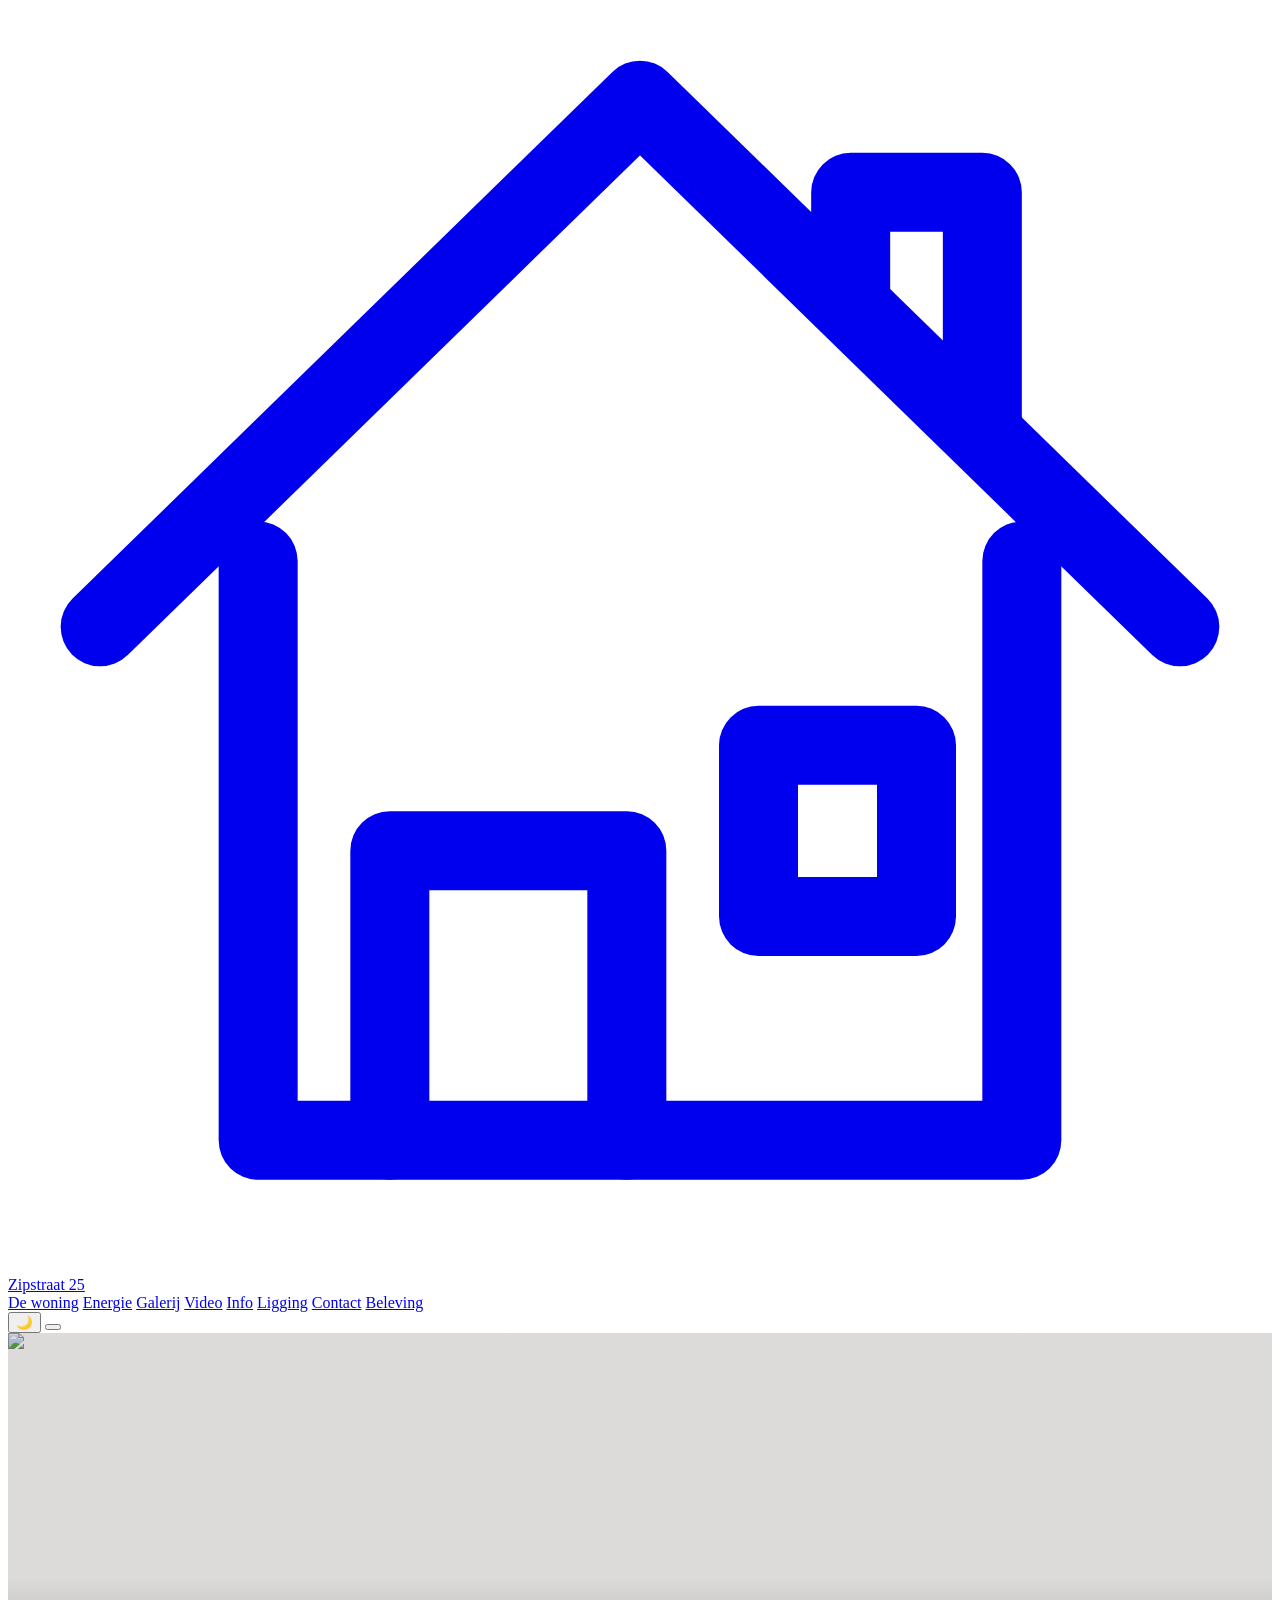
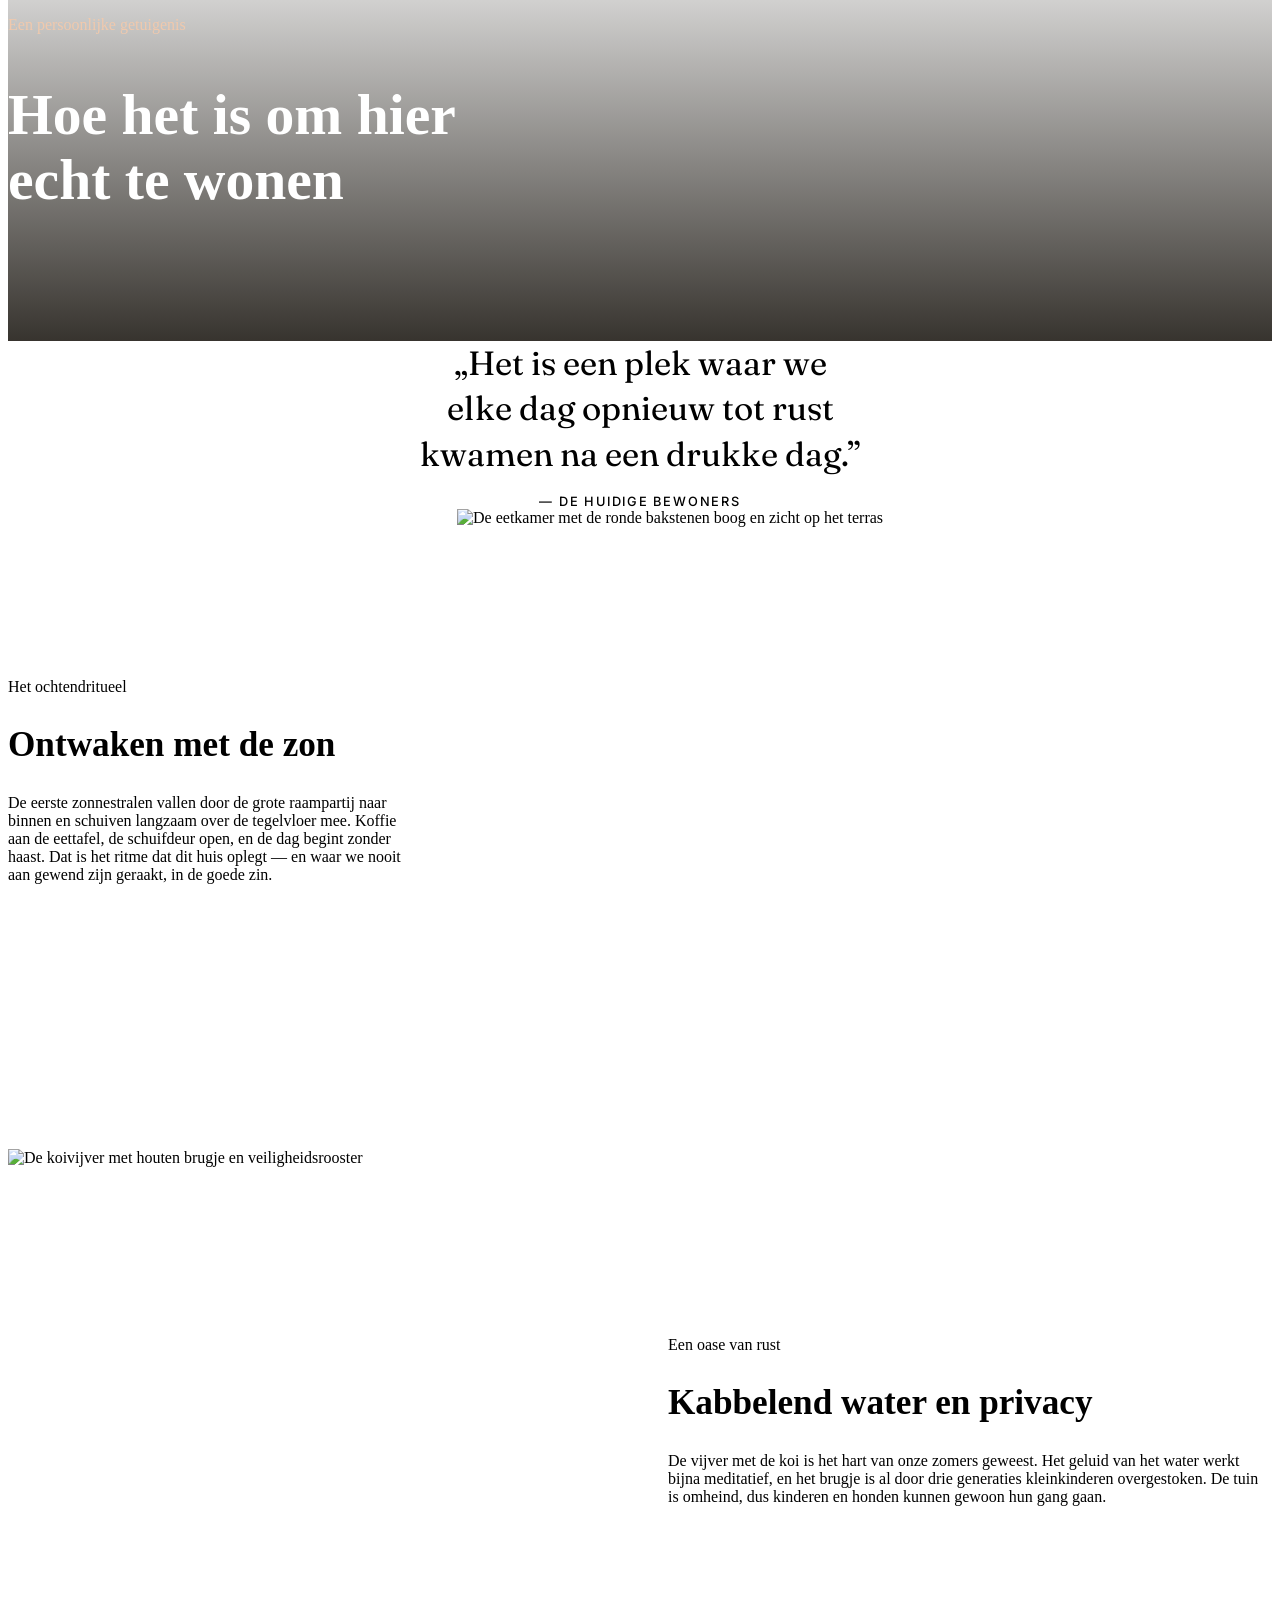
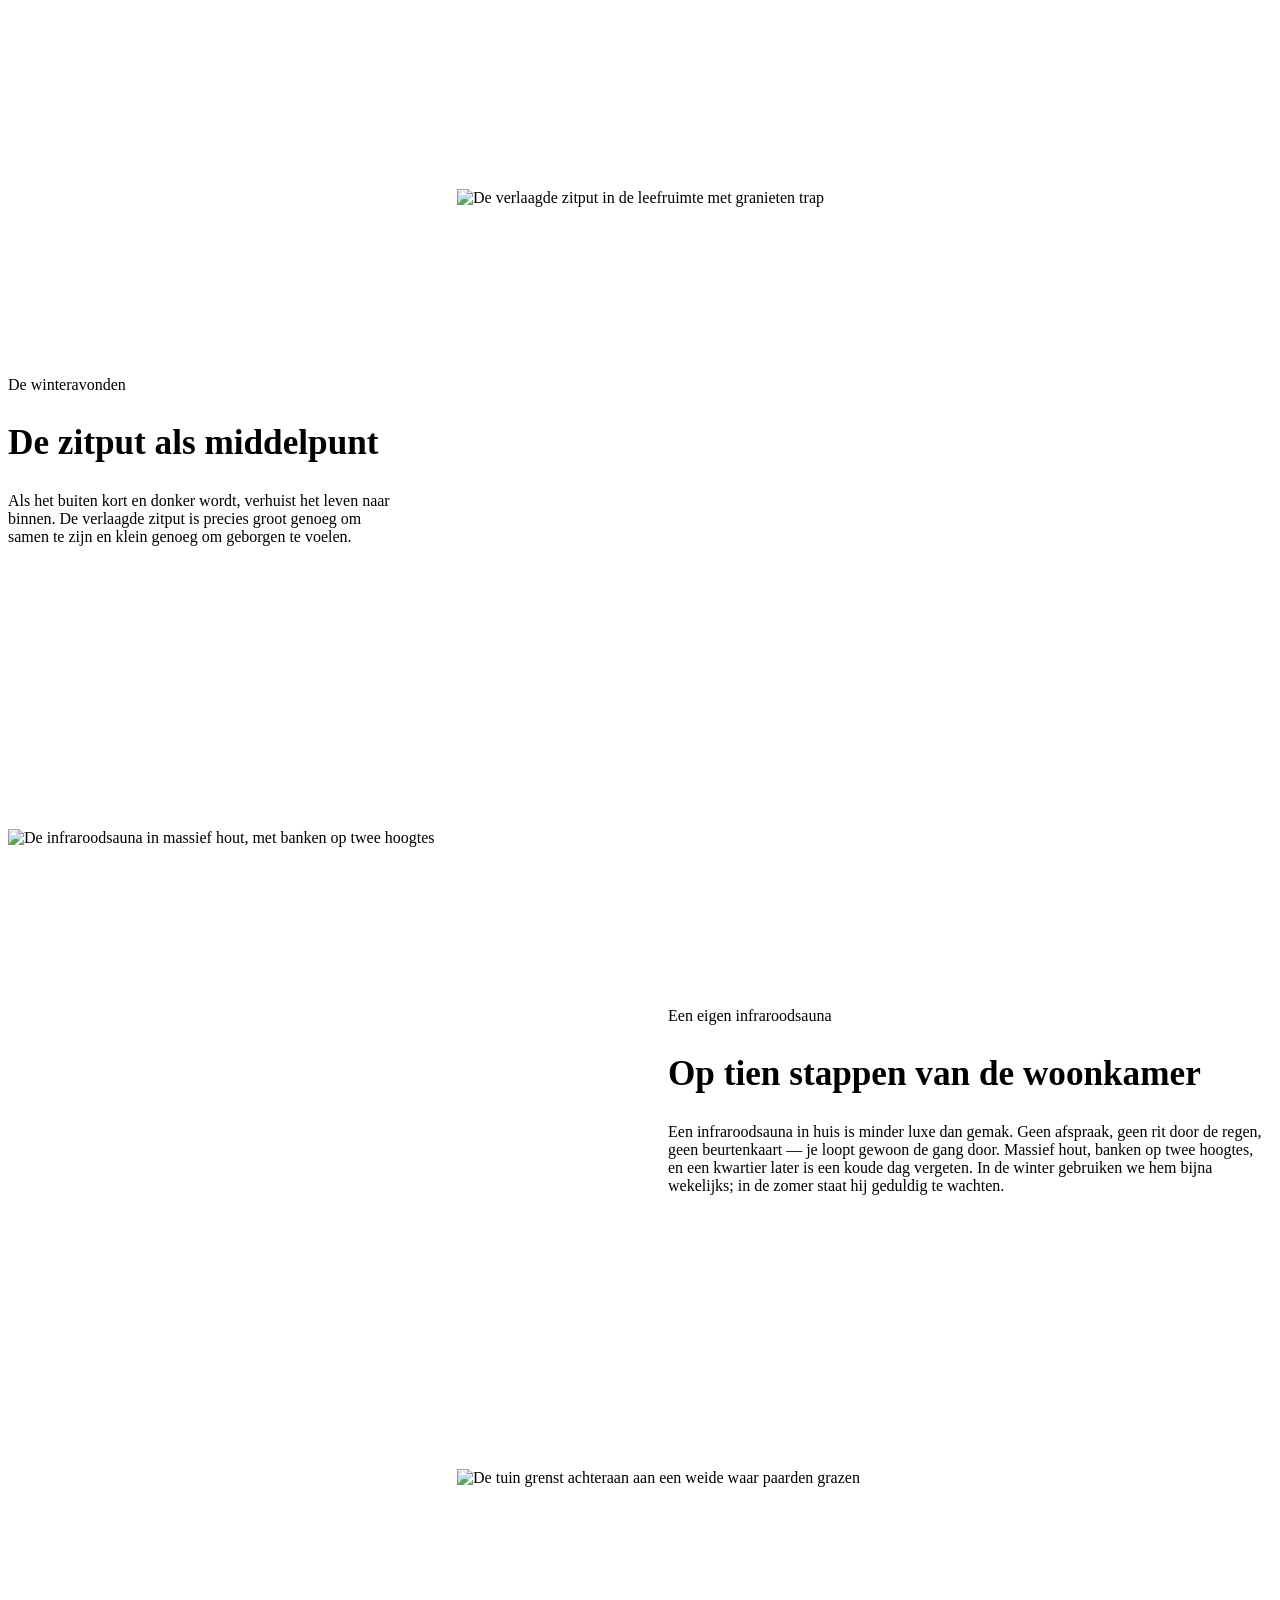
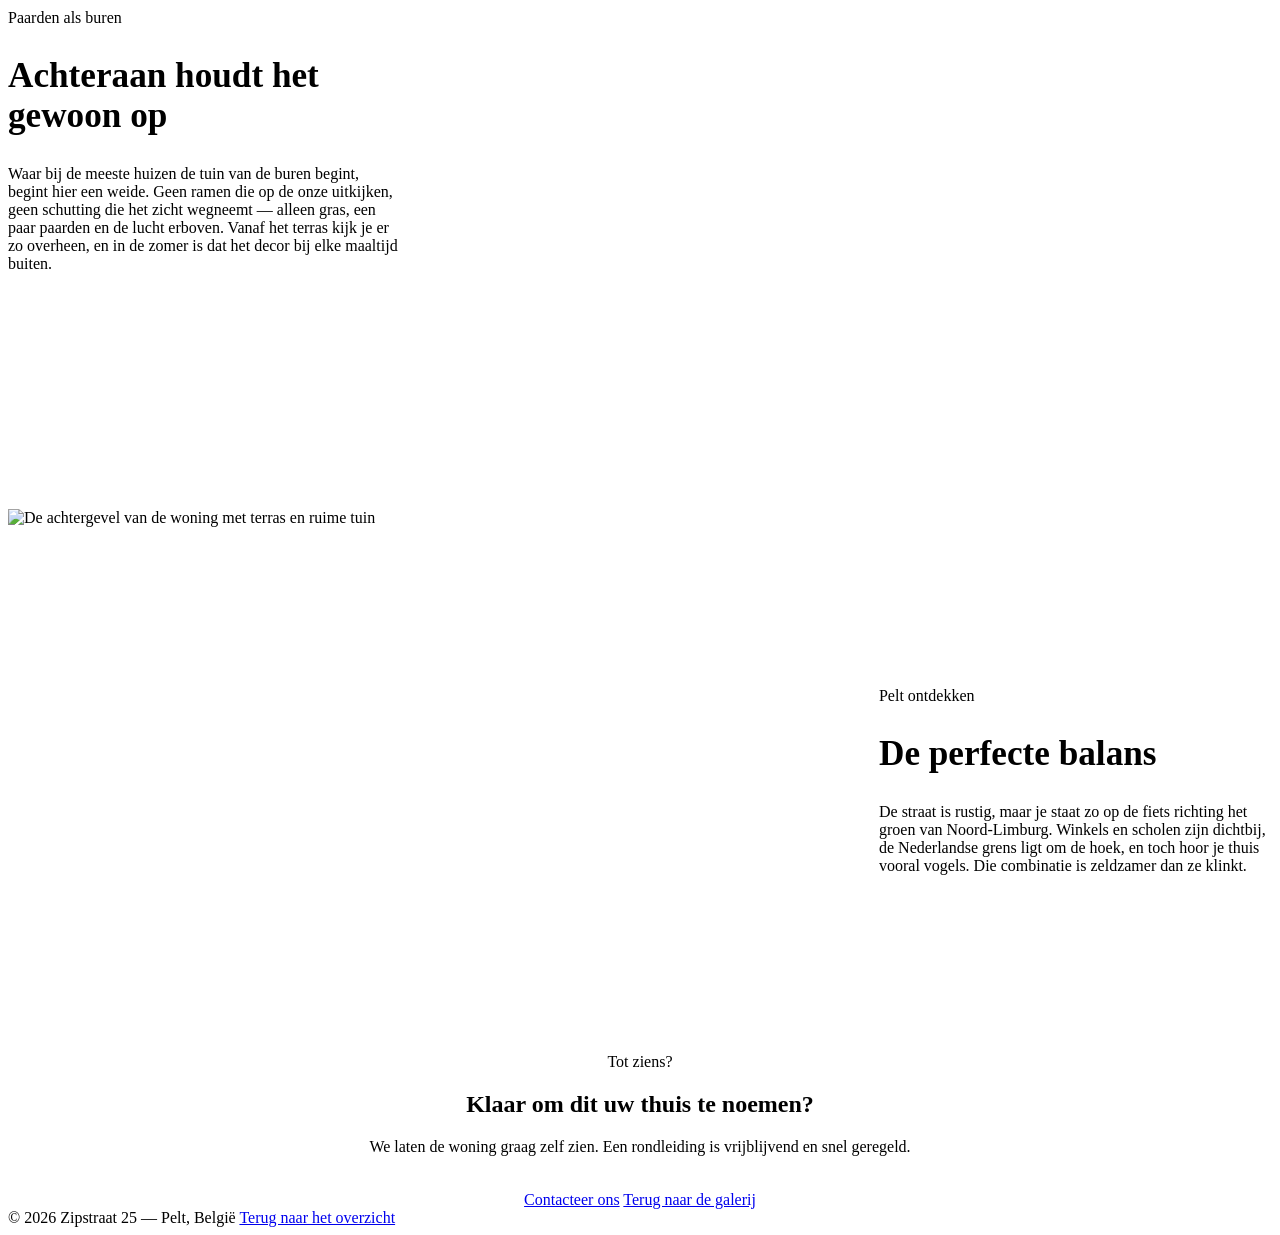
==== commit 0c254dae: "Update listing to the final figures, add visitor counter and live/offline switch Price 445.000, 183 " ====
--- a/beleving.html
+++ b/beleving.html
@@ -140,16 +140,16 @@
 
     <div class="chapter flip reveal">
       <div>
-        <span class="eyebrow">Een eigen sauna</span>
+        <span class="eyebrow">Een eigen infraroodsauna</span>
         <h2>Op tien stappen van de woonkamer</h2>
         <p>
-          Een sauna in huis is minder luxe dan gemak. Geen afspraak, geen rit door de
+          Een infraroodsauna in huis is minder luxe dan gemak. Geen afspraak, geen rit door de
           regen, geen beurtenkaart — je loopt gewoon de gang door. Massief hout, banken
           op twee hoogtes, en een kwartier later is een koude dag vergeten. In de winter
           gebruiken we hem bijna wekelijks; in de zomer staat hij geduldig te wachten.
         </p>
       </div>
-      <img src="img/full/sauna-04.jpg" alt="De privésauna in massief hout, met banken op twee hoogtes" width="1335" height="2000" loading="lazy">
+      <img src="img/full/sauna-04.jpg" alt="De infraroodsauna in massief hout, met banken op twee hoogtes" width="1335" height="2000" loading="lazy">
     </div>
 
     <div class="chapter reveal">
@@ -237,7 +237,8 @@
 document.querySelectorAll('.reveal').forEach(el => io.observe(el));
 </script>
 
-<!-- ══ BEZOEKERSTELLER — zelfde scriptregel als op index.html hier plaatsen ══ -->
+<!-- Bezoekersteller: GoatCounter, zonder cookies. Statistieken: https://zipstraat25.goatcounter.com -->
+<script data-goatcounter="https://zipstraat25.goatcounter.com/count" async src="https://gc.zgo.at/count.js"></script>
 
 </body>
 </html>
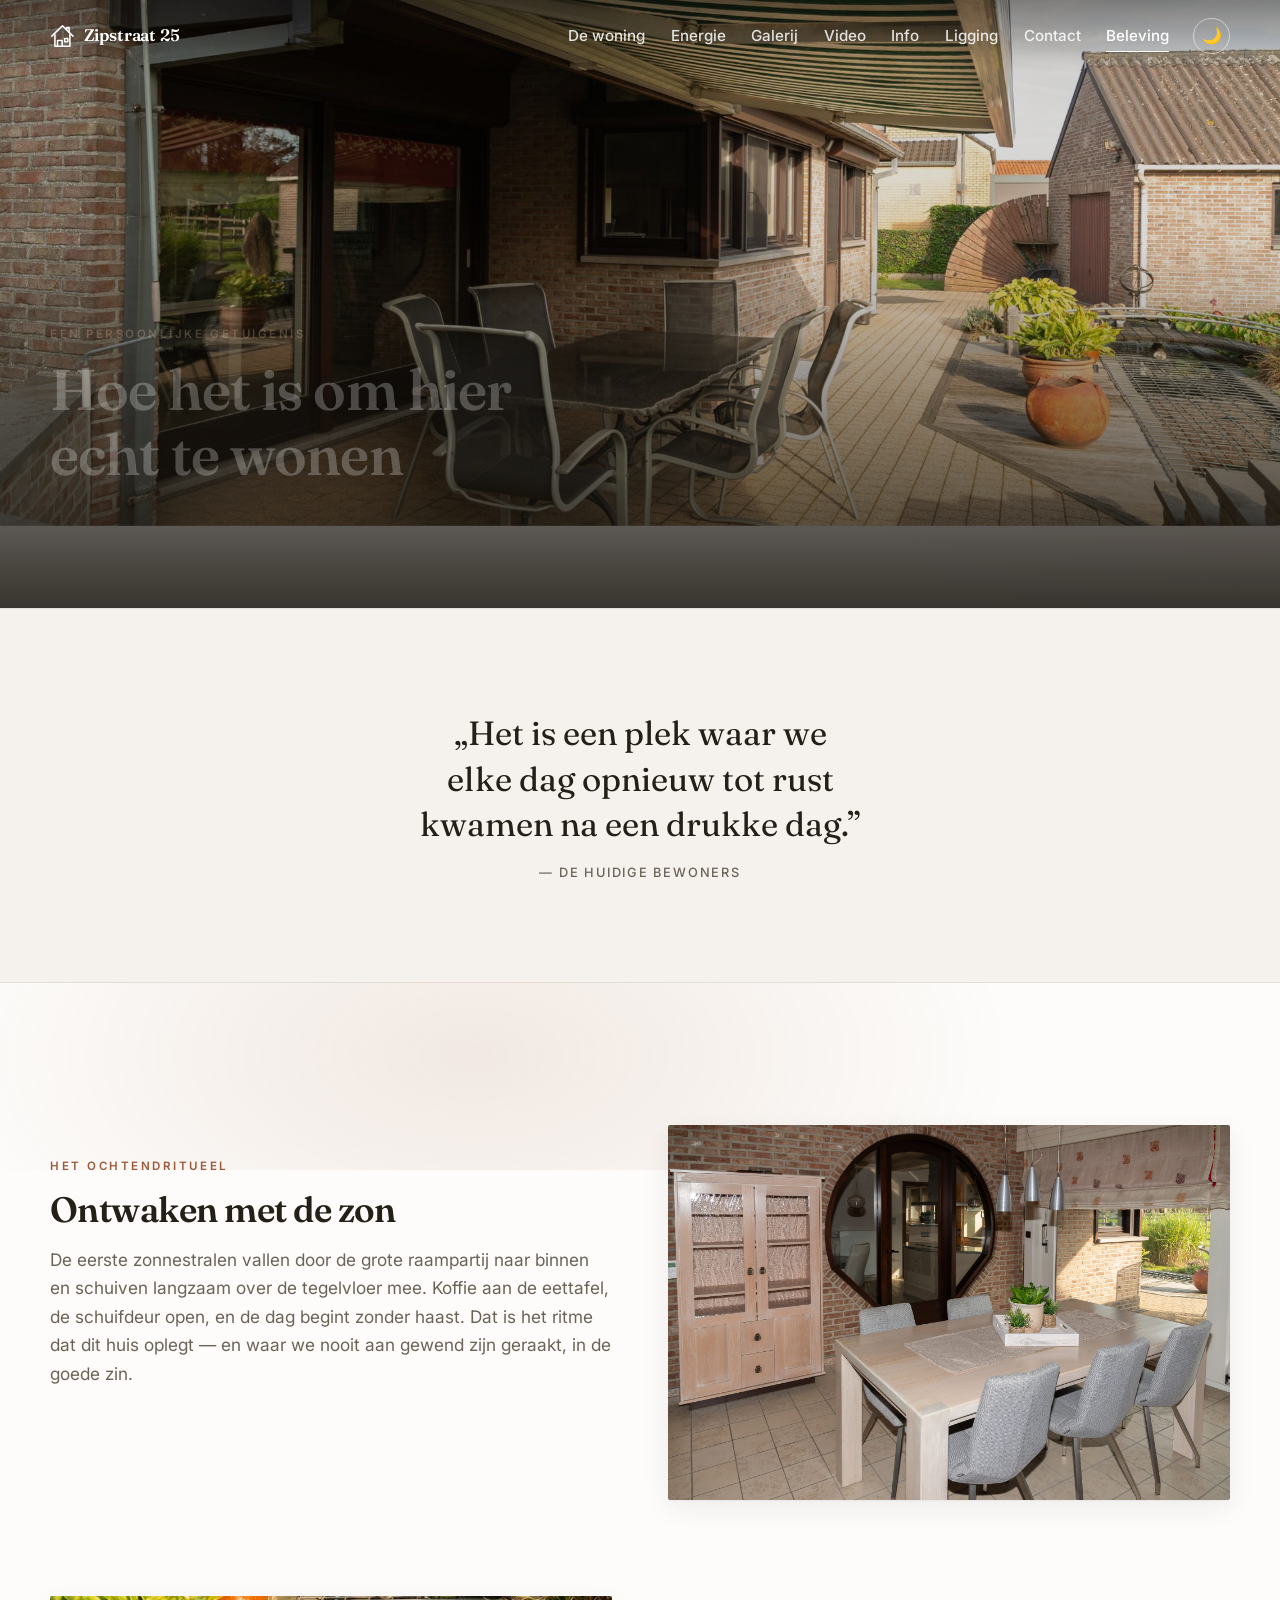
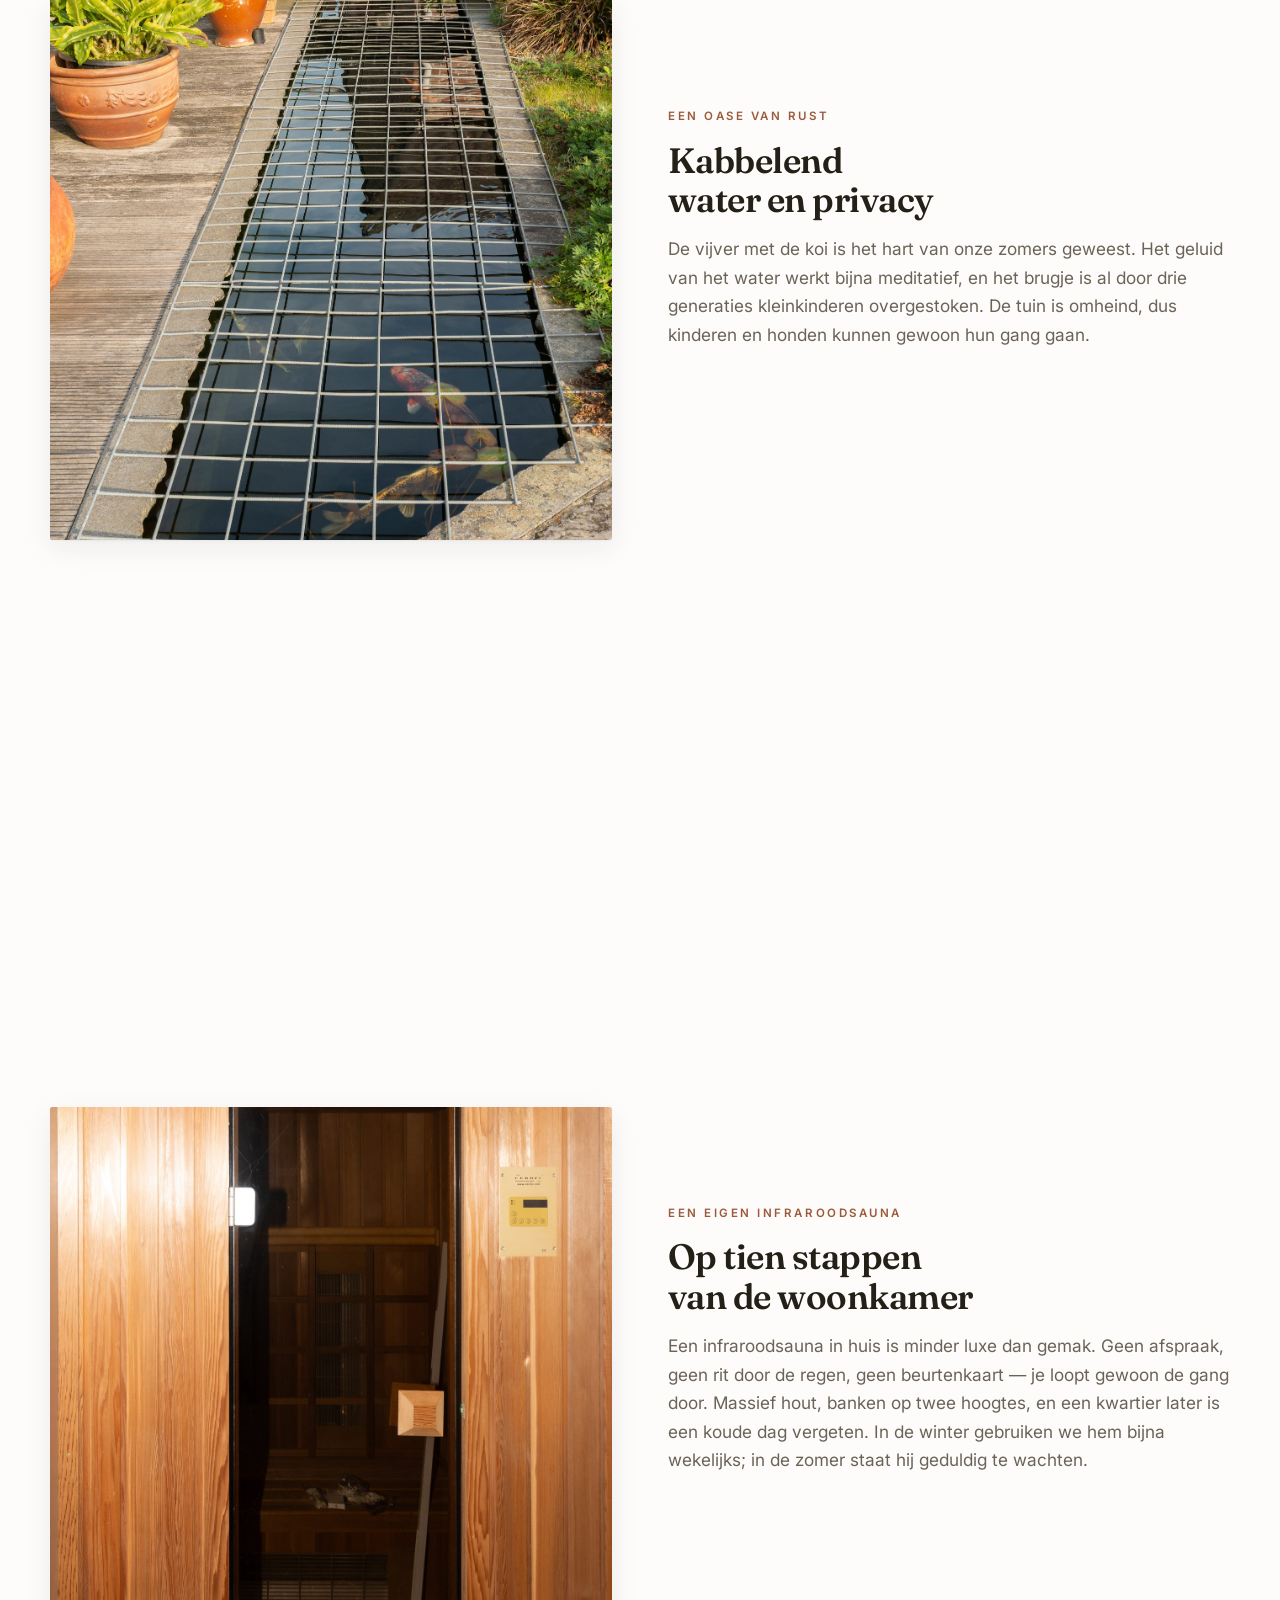
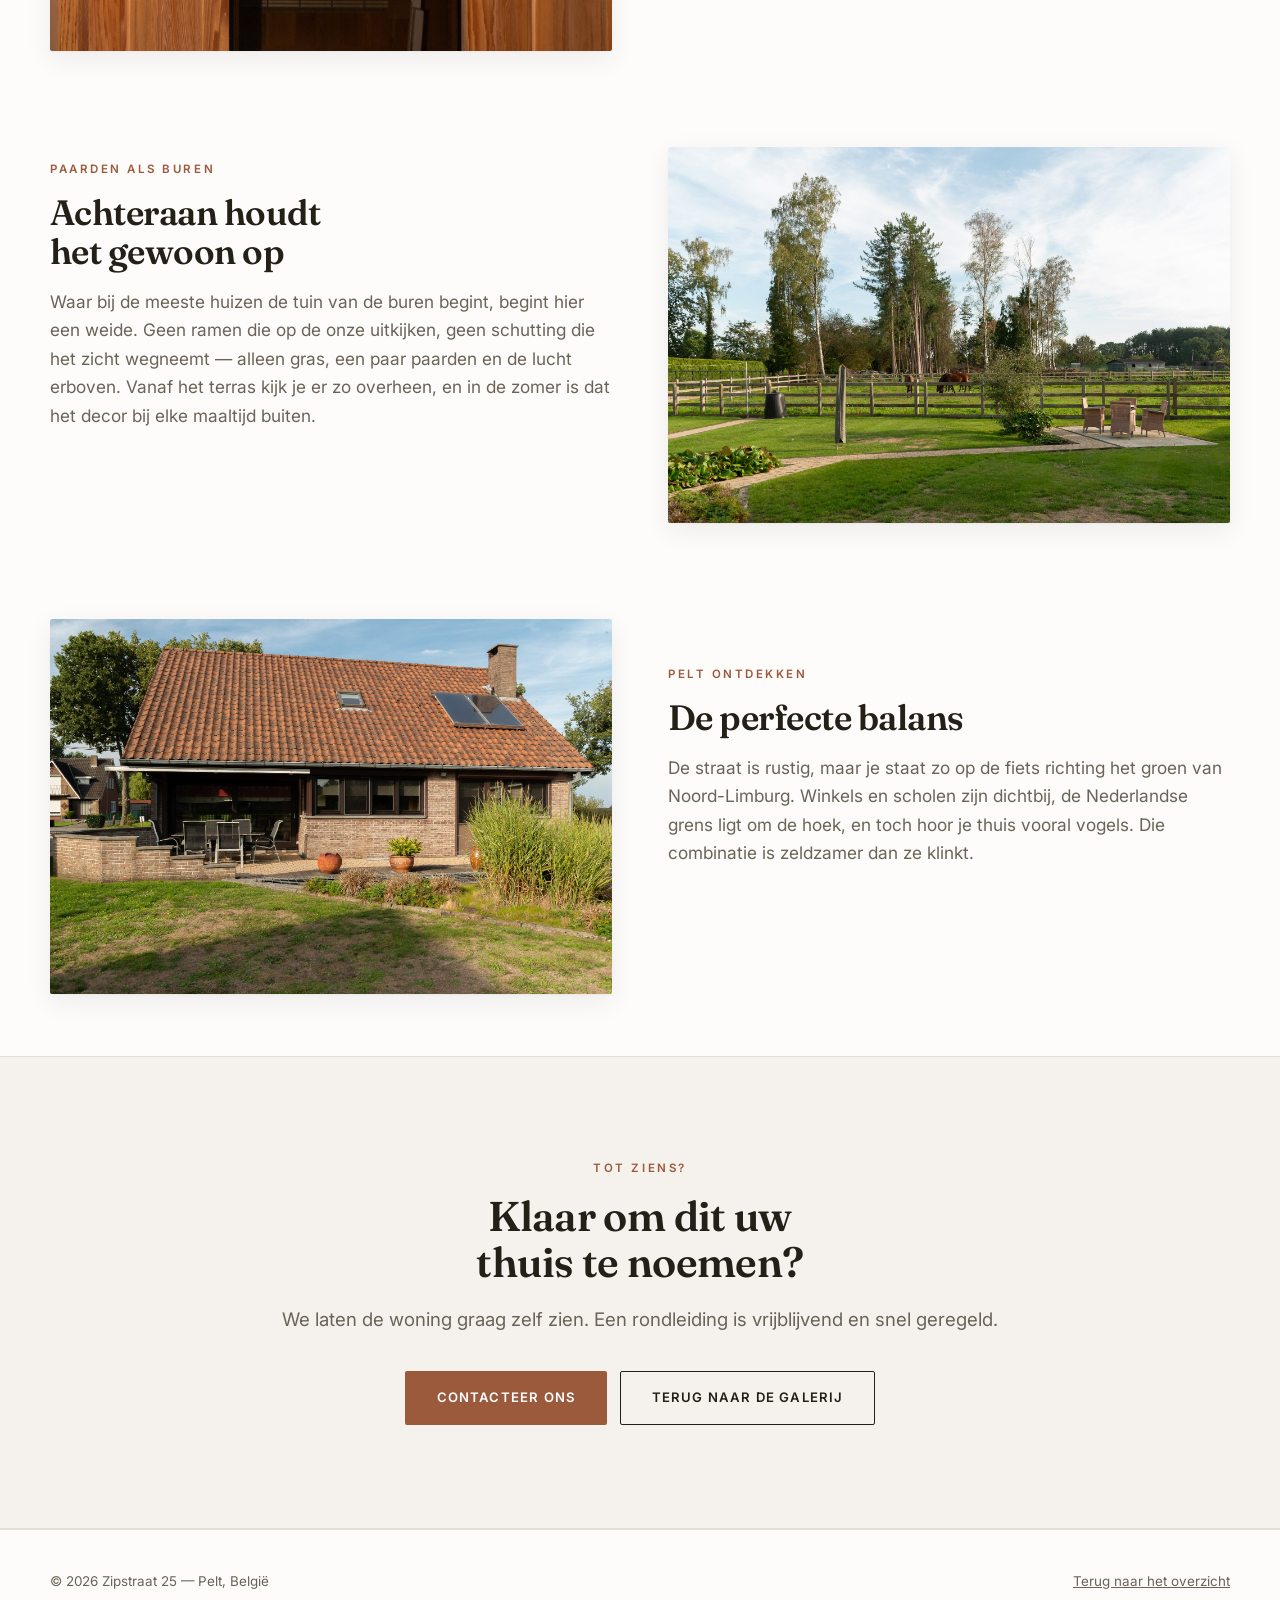
==== commit 6d190d01: "Point the visitor counter at the robd GoatCounter account Co-Authored-By: Claude Opus 5.5 <noreply@a" ====
--- a/beleving.html
+++ b/beleving.html
@@ -237,8 +237,8 @@
 document.querySelectorAll('.reveal').forEach(el => io.observe(el));
 </script>
 
-<!-- Bezoekersteller: GoatCounter, zonder cookies. Statistieken: https://zipstraat25.goatcounter.com -->
-<script data-goatcounter="https://zipstraat25.goatcounter.com/count" async src="https://gc.zgo.at/count.js"></script>
+<!-- Bezoekersteller: GoatCounter, zonder cookies. Statistieken: https://robd.goatcounter.com -->
+<script data-goatcounter="https://robd.goatcounter.com/count" async src="https://gc.zgo.at/count.js"></script>
 
 </body>
 </html>
--- a/style.css
+++ b/style.css
@@ -0,0 +1,403 @@
+:root{
+  --bg:#fdfcfa; --surface:#f5f2ed; --text:#242018; --muted:#6b6358;
+  --accent:#9c5a3c;          /* kleigrond / baksteen, uit de gevel van de woning */
+  --accent-soft:#c4835f;
+  --line:#e4ded4;
+  --shadow:0 1px 2px rgba(36,32,24,.04), 0 8px 28px rgba(36,32,24,.07);
+  --radius:2px;
+}
+:root[data-theme="dark"]{
+  --bg:#17150f; --surface:#211e17; --text:#f0ebe2; --muted:#a79e90;
+  --accent:#d08a63; --accent-soft:#b06f4a; --line:#322d24;
+  --shadow:0 1px 2px rgba(0,0,0,.3), 0 8px 28px rgba(0,0,0,.45);
+}
+*{box-sizing:border-box}
+html{scroll-behavior:smooth;scroll-padding-top:5rem;-webkit-text-size-adjust:100%;overflow-x:hidden}
+body{
+  margin:0;background:var(--bg);color:var(--text);
+  font:400 clamp(1rem,.96rem + .2vw,1.08rem)/1.65 Inter,system-ui,sans-serif;
+}
+h1,h2,h3{font-family:Fraunces,Georgia,serif;font-weight:600;line-height:1.12;letter-spacing:-.015em;margin:0}
+img{display:block;max-width:100%;height:auto}
+a{color:inherit}
+.wrap{width:min(100% - 2rem,1180px);margin-inline:auto}
+@media(min-width:768px){.wrap{width:min(100% - 4rem,1180px)}}
+section{padding:clamp(3.5rem,8vw,7rem) 0}
+.eyebrow{
+  display:block;font-size:.72rem;font-weight:600;letter-spacing:.22em;
+  text-transform:uppercase;color:var(--accent);margin-bottom:.9rem;
+}
+.lede{color:var(--muted);font-size:1.08em;max-width:62ch}
+
+/* ── Achtergrond: twee warme waaslagen die met het scrollen meeschuiven ──
+   Vaste lagen achter de inhoud, zichtbaar in elke sectie zonder eigen
+   achtergrondkleur. Ze bewegen tegen elkaar in, dat geeft diepte zonder
+   dat het opvalt. Zonder scroll-timelines blijven ze gewoon stilstaan. */
+body::before,
+body::after{
+  content:"";position:fixed;inset:-30vh -15vw;z-index:-1;pointer-events:none;
+}
+body::before{
+  background:
+    radial-gradient(55vw 45vh at 15% 10%,color-mix(in srgb,var(--accent) 18%,transparent),transparent 68%),
+    radial-gradient(60vw 45vh at 40% 92%,color-mix(in srgb,var(--accent) 12%,transparent),transparent 70%);
+}
+body::after{
+  background:
+    radial-gradient(50vw 40vh at 88% 48%,color-mix(in srgb,var(--accent-soft) 14%,transparent),transparent 68%),
+    radial-gradient(45vw 35vh at 68% 4%,color-mix(in srgb,var(--accent-soft) 9%,transparent),transparent 72%);
+}
+@supports (animation-timeline:scroll(root)){
+  @media(prefers-reduced-motion:no-preference){
+    body::before,body::after{animation:linear both;animation-timeline:scroll(root)}
+    body::before{animation-name:waas-diep}
+    body::after{animation-name:waas-voor}
+    /* de verre laag schuift mee omhoog en komt langzaam dichterbij */
+    @keyframes waas-diep{to{translate:-3vw -18vh;scale:1.22}}
+    /* de voorste laag de andere kant op: zo kruisen de vlekken elkaar */
+    @keyframes waas-voor{to{translate:4vw 9vh;scale:1.08}}
+  }
+}
+
+/* ── Navigatie ── */
+header{
+  position:fixed;inset:0 0 auto;z-index:50;padding:1.1rem 0;
+  /* lichte sluier, zodat witte tekst ook op een lichte lucht leesbaar blijft */
+  background:linear-gradient(rgba(10,8,5,.42),rgba(10,8,5,0));
+  transition:background .35s ease,padding .3s ease,box-shadow .3s ease;
+}
+header.stuck{
+  background:color-mix(in srgb,var(--bg) 88%,transparent);
+  backdrop-filter:blur(14px);padding:.6rem 0;box-shadow:0 1px 0 var(--line);
+}
+
+/* Boven de herofoto is alles wit; .stuck zet het terug naar de paginakleuren. */
+.brand,nav a,.icon-btn{transition:color .35s ease,border-color .35s ease,background .35s ease}
+header:not(.stuck) .brand{color:#fff}
+header:not(.stuck) nav a{color:rgba(255,255,255,.85);border-bottom-color:transparent}
+header:not(.stuck) nav a:hover{color:#fff;border-bottom-color:#fff}
+header:not(.stuck) nav a[aria-current]{color:#fff;border-bottom-color:#fff}
+header:not(.stuck) .icon-btn{color:#fff;border-color:rgba(255,255,255,.5)}
+header:not(.stuck) .icon-btn:hover{border-color:#fff}
+header .wrap{display:flex;align-items:center;gap:1.5rem}
+.brand{
+  font-family:Fraunces,serif;font-weight:600;font-size:1.05rem;
+  text-decoration:none;letter-spacing:-.01em;margin-right:auto;
+  display:flex;align-items:center;gap:.55rem;
+}
+/* Het huismerk: zelfde lijnen als het favicon, maar het volgt de tekstkleur,
+   zodat het boven de herofoto wit is en daarna meekleurt met het thema. */
+.brand .merk{width:1.55rem;height:1.55rem;flex:none}
+nav{
+  display:flex;gap:1.05rem;min-width:0;
+  overflow-x:auto;scrollbar-width:none;-webkit-overflow-scrolling:touch;
+}
+nav::-webkit-scrollbar{display:none}
+@media(min-width:1120px){nav{gap:1.6rem}}
+
+nav a{
+  text-decoration:none;font-size:.95rem;font-weight:500;color:var(--muted);
+  padding:.2rem 0;border-bottom:1px solid transparent;transition:color .2s,border-color .2s;white-space:nowrap;flex:none;
+}
+nav a:hover{color:var(--text);border-color:var(--accent)}
+nav a[aria-current]{color:var(--text);border-color:var(--accent)}
+
+/* Onder 900px verdwijnt het menu achter één knop en klapt het open als paneel.
+   De iconen staan als CSS-masker op de links, zodat de HTML schoon blijft. */
+.menu-btn{display:none}
+@media(max-width:899px){
+  header{padding:.6rem 0}
+  header .wrap{gap:.75rem}
+  /* gespiegeld t.o.v. desktop: knoppen links, naam rechts */
+  .menu-btn{order:-2}
+  #theme{order:-1}
+  .brand{order:0;font-size:.98rem;margin:0 0 0 auto}
+
+  /* Hamburger die bij openen naar een kruis kantelt */
+  .menu-btn{
+    display:grid;place-items:center;width:2.3rem;height:2.3rem;flex:none;
+    background:none;border:1px solid var(--line);border-radius:50%;
+    cursor:pointer;color:var(--text);transition:border-color .2s,color .35s ease;
+  }
+  header:not(.stuck) .menu-btn{color:#fff;border-color:rgba(255,255,255,.5)}
+  .menu-btn span{position:relative;display:block}
+  .menu-btn span,.menu-btn span::before,.menu-btn span::after{
+    content:"";width:1.05rem;height:1.5px;border-radius:2px;background:currentColor;
+    transition:transform .3s cubic-bezier(.3,.9,.3,1),background .18s ease;
+  }
+  .menu-btn span::before{position:absolute;top:-.33rem}
+  .menu-btn span::after{position:absolute;top:.33rem}
+  header.open .menu-btn span{background:transparent}  /* geen opacity: dat dooft de streepjes mee uit */
+  header.open .menu-btn span::before{transform:translateY(.33rem) rotate(45deg)}
+  header.open .menu-btn span::after{transform:translateY(-.33rem) rotate(-45deg)}
+
+  /* Het paneel zelf */
+  nav{
+    position:absolute;top:calc(100% - .35rem);left:1rem;
+    width:max-content;min-width:12.5rem;max-width:calc(100% - 2rem);
+    display:grid;gap:.1rem;padding:.45rem;overflow:visible;
+    background:var(--bg);
+    border:1px solid var(--line);border-radius:14px;box-shadow:var(--shadow);
+    opacity:0;visibility:hidden;transform:translateY(-.6rem) scale(.97);transform-origin:top left;
+    transition:opacity .2s ease,transform .28s cubic-bezier(.2,.9,.3,1),visibility .28s;
+  }
+  header.open nav{opacity:1;visibility:visible;transform:none}
+
+  nav a,header:not(.stuck) nav a{
+    display:flex;align-items:center;gap:.75rem;color:var(--text);
+    padding:.6rem .8rem;border:0;border-radius:9px;font-size:1.02rem;background:none;
+  }
+  nav a::before{
+    content:"";width:1.2rem;height:1.2rem;flex:none;background:currentColor;opacity:.5;
+    -webkit-mask:var(--i) center/contain no-repeat;mask:var(--i) center/contain no-repeat;
+  }
+  nav a:active{background:var(--surface)}
+  nav a[aria-current],header:not(.stuck) nav a[aria-current]{
+    background:var(--surface);color:var(--accent);border:0;
+  }
+  nav a[aria-current]::before{opacity:1}
+
+  /* De regels komen kort na elkaar binnen */
+  header.open nav a{animation:menu-rij .3s cubic-bezier(.2,.9,.3,1) backwards}
+  header.open nav a:nth-child(1){animation-delay:.04s}
+  header.open nav a:nth-child(2){animation-delay:.07s}
+  header.open nav a:nth-child(3){animation-delay:.10s}
+  header.open nav a:nth-child(4){animation-delay:.13s}
+  header.open nav a:nth-child(5){animation-delay:.16s}
+  header.open nav a:nth-child(6){animation-delay:.19s}
+  header.open nav a:nth-child(7){animation-delay:.22s}
+  header.open nav a:nth-child(8){animation-delay:.25s}
+
+  /* Iconen, op hrefs gekoppeld zodat beide pagina's ze krijgen */
+  nav a[href*="woning"] {--i:url("data:image/svg+xml,%3Csvg xmlns='http://www.w3.org/2000/svg' viewBox='0 0 24 24' fill='none' stroke='%23000' stroke-width='1.7' stroke-linecap='round' stroke-linejoin='round'%3E%3Cpath d='M3 10.5 12 3l9 7.5'/%3E%3Cpath d='M5.5 9.5V21h13V9.5'/%3E%3Cpath d='M10 21v-6h4v6'/%3E%3C/svg%3E")}
+  nav a[href*="energie"]{--i:url("data:image/svg+xml,%3Csvg xmlns='http://www.w3.org/2000/svg' viewBox='0 0 24 24' fill='none' stroke='%23000' stroke-width='1.7' stroke-linecap='round' stroke-linejoin='round'%3E%3Cpath d='M13 2 4.5 13.5H11l-1 8.5L19.5 10H13z'/%3E%3C/svg%3E")}
+  nav a[href*="galerij"]{--i:url("data:image/svg+xml,%3Csvg xmlns='http://www.w3.org/2000/svg' viewBox='0 0 24 24' fill='none' stroke='%23000' stroke-width='1.7' stroke-linecap='round' stroke-linejoin='round'%3E%3Crect x='3' y='3' width='18' height='18' rx='2'/%3E%3Ccircle cx='8.8' cy='8.8' r='1.6'/%3E%3Cpath d='m3.5 17 4.8-4.3 5 4.3'/%3E%3Cpath d='m13.5 14.2 2.6-2.3 4.4 4'/%3E%3C/svg%3E")}
+  nav a[href*="video"]  {--i:url("data:image/svg+xml,%3Csvg xmlns='http://www.w3.org/2000/svg' viewBox='0 0 24 24' fill='none' stroke='%23000' stroke-width='1.7' stroke-linecap='round' stroke-linejoin='round'%3E%3Crect x='2.5' y='6' width='13' height='12' rx='2'/%3E%3Cpath d='m15.5 11 6-3.2v8.4l-6-3.2z'/%3E%3C/svg%3E")}
+  nav a[href*="beleving"]{--i:url("data:image/svg+xml,%3Csvg xmlns='http://www.w3.org/2000/svg' viewBox='0 0 24 24' fill='none' stroke='%23000' stroke-width='1.7' stroke-linecap='round' stroke-linejoin='round'%3E%3Cpath d='M12 20.5s-7.5-4.6-7.5-10A4.2 4.2 0 0 1 12 7.8a4.2 4.2 0 0 1 7.5 2.7c0 5.4-7.5 10-7.5 10z'/%3E%3C/svg%3E")}
+  nav a[href*="info"]   {--i:url("data:image/svg+xml,%3Csvg xmlns='http://www.w3.org/2000/svg' viewBox='0 0 24 24' fill='none' stroke='%23000' stroke-width='1.7' stroke-linecap='round' stroke-linejoin='round'%3E%3Ccircle cx='12' cy='12' r='9'/%3E%3Cpath d='M12 11v5.5'/%3E%3Cpath d='M12 7.7v.1'/%3E%3C/svg%3E")}
+  nav a[href*="ligging"]{--i:url("data:image/svg+xml,%3Csvg xmlns='http://www.w3.org/2000/svg' viewBox='0 0 24 24' fill='none' stroke='%23000' stroke-width='1.7' stroke-linecap='round' stroke-linejoin='round'%3E%3Cpath d='M12 21.5s6.8-6.9 6.8-11.4a6.8 6.8 0 1 0-13.6 0C5.2 14.6 12 21.5 12 21.5z'/%3E%3Ccircle cx='12' cy='10' r='2.4'/%3E%3C/svg%3E")}
+  nav a[href*="contact"]{--i:url("data:image/svg+xml,%3Csvg xmlns='http://www.w3.org/2000/svg' viewBox='0 0 24 24' fill='none' stroke='%23000' stroke-width='1.7' stroke-linecap='round' stroke-linejoin='round'%3E%3Crect x='2.5' y='5' width='19' height='14' rx='2'/%3E%3Cpath d='m3 7 9 6 9-6'/%3E%3C/svg%3E")}
+}
+@keyframes menu-rij{from{opacity:0;transform:translateY(-.4rem)}}
+@media(prefers-reduced-motion:reduce){
+  nav,.menu-btn span,.menu-btn span::before,.menu-btn span::after{transition-duration:.01s}
+  header.open nav a{animation:none}
+}
+
+.icon-btn{
+  background:none;border:1px solid var(--line);border-radius:50%;
+  width:2.3rem;height:2.3rem;display:grid;place-items:center;
+  cursor:pointer;color:var(--text);font-size:1rem;transition:border-color .2s,transform .2s;
+}
+.icon-btn:hover{border-color:var(--accent);transform:translateY(-1px)}
+
+/* ── Hero ── */
+#hero{position:relative;min-height:min(100svh,52rem);display:grid;align-items:end;padding:0;color:#fff}
+#hero picture,#hero img{position:absolute;inset:0;width:100%;height:100%;object-fit:cover}
+#hero::after{
+  content:"";position:absolute;inset:0;
+  background:linear-gradient(175deg,rgba(20,16,10,.45) 0%,rgba(20,16,10,.1) 35%,rgba(20,16,10,.82) 100%);
+}
+.hero-inner{position:relative;z-index:2;padding-block:clamp(3rem,10vh,7rem) clamp(2.5rem,7vh,4.5rem)}
+.hero-inner .eyebrow{color:#f0c9ad}
+#hero h1{font-size:clamp(2.1rem,1.3rem + 3.6vw,4.2rem);max-width:17ch;text-wrap:balance}
+.hero-sub{margin:1.2rem 0 2rem;max-width:48ch;color:rgba(255,255,255,.88);font-size:1.07em}
+.hero-facts{
+  display:flex;flex-wrap:wrap;gap:.6rem 2.2rem;margin-bottom:2rem;
+  font-size:.9rem;color:rgba(255,255,255,.9);
+}
+.hero-facts b{font-weight:600}
+.cta-row{display:flex;flex-wrap:wrap;gap:.8rem}
+.btn{
+  display:inline-flex;align-items:center;gap:.5rem;
+  padding:.95rem 1.9rem;border-radius:var(--radius);text-decoration:none;
+  font-size:.82rem;font-weight:600;letter-spacing:.09em;text-transform:uppercase;
+  border:1px solid transparent;cursor:pointer;transition:transform .2s,background .2s,color .2s;
+}
+.btn:hover{transform:translateY(-2px)}
+.btn-fill{background:var(--accent);color:#fff}
+.btn-fill:hover{background:var(--accent-soft)}
+.btn-ghost{border-color:currentColor;color:inherit}
+.btn-ghost:hover{background:rgba(255,255,255,.12)}
+.scroll-hint{
+  position:absolute;bottom:1.1rem;left:50%;translate:-50% 0;z-index:2;
+  font-size:1.3rem;color:rgba(255,255,255,.65);animation:bob 2.4s ease-in-out infinite;
+}
+@keyframes bob{0%,100%{translate:-50% 0}50%{translate:-50% .5rem}}
+
+/* ── Kerncijfers ── */
+.band{background:var(--surface);border-block:1px solid var(--line)}
+.facts{
+  display:grid;gap:1px;background:var(--line);
+  grid-template-columns:repeat(2,1fr);border:1px solid var(--line);
+}
+@media(min-width:760px){.facts{grid-template-columns:repeat(4,1fr)}}
+.fact{background:var(--surface);padding:clamp(1.4rem,3vw,2.2rem);text-align:center}
+.fact span{display:block;font-size:1.5rem;color:var(--accent);margin-bottom:.6rem}
+.fact b{display:block;font-family:Fraunces,serif;font-size:clamp(1.5rem,3.4vw,2rem);font-weight:600}
+.fact small{
+  display:block;margin-top:.3rem;font-size:.7rem;letter-spacing:.14em;
+  text-transform:uppercase;color:var(--muted);
+}
+
+/* ── Tekst + beeld ── */
+.split{display:grid;gap:clamp(2rem,5vw,4rem);align-items:center}
+@media(min-width:900px){.split{grid-template-columns:1fr 1fr}}
+.split img{border-radius:var(--radius);box-shadow:var(--shadow)}
+h2{font-size:clamp(1.7rem,1.2rem + 1.9vw,2.6rem);max-width:18ch;text-wrap:balance}
+.section-head{margin-bottom:clamp(2rem,5vw,3.2rem)}
+.features{list-style:none;padding:0;margin:2rem 0 0;display:grid;gap:.75rem 1.5rem}
+@media(min-width:560px){.features{grid-template-columns:1fr 1fr}}
+.features li{display:flex;gap:.65rem;align-items:flex-start;font-size:.95rem}
+.features li::before{content:"✦";color:var(--accent);flex:none;line-height:1.6}
+
+/* ── Galerij ── */
+.filters{display:flex;flex-wrap:wrap;gap:.5rem;margin-bottom:2rem}
+.filters button{
+  font:500 .82rem/1 Inter,sans-serif;padding:.6rem 1.1rem;cursor:pointer;
+  background:transparent;color:var(--muted);
+  border:1px solid var(--line);border-radius:100px;transition:all .2s;
+}
+.filters button:hover{color:var(--text);border-color:var(--accent-soft)}
+.filters button[aria-pressed="true"]{background:var(--accent);border-color:var(--accent);color:#fff}
+.grid{columns:1;column-gap:14px}
+@media(min-width:620px){.grid{columns:2}}
+@media(min-width:1000px){.grid{columns:3}}
+.grid a{
+  display:block;margin-bottom:14px;break-inside:avoid;position:relative;
+  overflow:hidden;border-radius:var(--radius);background:var(--surface);box-shadow:var(--shadow);
+}
+.grid img{width:100%;transition:transform .7s cubic-bezier(.16,1,.3,1)}
+.grid a:hover img{transform:scale(1.045)}
+.grid a::after{
+  content:attr(data-label);position:absolute;inset:auto 0 0;
+  padding:3rem .95rem .85rem;font-size:.8rem;line-height:1.35;font-weight:500;color:#fff;
+  background:linear-gradient(transparent,rgba(15,12,8,.55) 45%,rgba(15,12,8,.88));
+  opacity:0;translate:0 .4rem;transition:opacity .3s,translate .3s;
+}
+.grid a:hover::after,.grid a:focus-visible::after{opacity:1;translate:0 0}
+.grid a::before{
+  content:"⤢";position:absolute;top:.6rem;right:.6rem;z-index:1;
+  width:1.9rem;height:1.9rem;display:grid;place-items:center;
+  border-radius:50%;background:rgba(15,12,8,.5);color:#fff;font-size:.8rem;
+  opacity:0;scale:.8;transition:opacity .3s,scale .3s;
+}
+.grid a:hover::before{opacity:1;scale:1}
+
+/* ── Fotoviewer ── */
+.pswp-bijschrift{
+  position:absolute;left:0;right:0;bottom:0;z-index:10;
+  padding:1.6rem 1.2rem 1.1rem;text-align:center;pointer-events:none;
+  font:400 .92rem/1.45 Inter,system-ui,sans-serif;color:#fff;
+  text-shadow:0 1px 10px rgba(0,0,0,.6);
+  background:linear-gradient(transparent,rgba(0,0,0,.55));
+}
+.pswp__counter{font:500 .82rem/1 Inter,sans-serif;opacity:.75;padding-inline-start:1rem}
+.pswp__button{opacity:.8}
+.pswp__button:hover{opacity:1}
+.grid a[hidden]{display:none}
+
+/* ── Info / wettelijk ── */
+#info{background:var(--surface);border-block:1px solid var(--line)}
+.info-grid{display:grid;gap:1px;background:var(--line);border:1px solid var(--line)}
+@media(min-width:700px){.info-grid{grid-template-columns:1fr 1fr}}
+.info-grid div{
+  background:var(--surface);padding:1.1rem 1.4rem;
+  display:flex;justify-content:space-between;gap:1.5rem;font-size:.92rem;
+}
+.info-grid span:first-child{color:var(--muted)}
+.info-grid b{font-weight:600;text-align:right}
+.note{
+  margin-top:1.5rem;padding:1rem 1.2rem;border-left:3px solid var(--accent);
+  background:var(--bg);font-size:.88rem;color:var(--muted);
+}
+
+/* ── Kaart ── */
+.map{
+  border:0;width:100%;aspect-ratio:16/9;min-height:340px;
+  border-radius:var(--radius);box-shadow:var(--shadow);filter:saturate(.85);
+}
+:root[data-theme="dark"] .map{filter:saturate(.7) brightness(.82) contrast(1.05)}
+
+/* ── Contact ── */
+#contact{text-align:center}
+.contact-row{display:flex;flex-wrap:wrap;justify-content:center;gap:1rem;margin-top:2.5rem}
+.contact-card{
+  flex:1 1 15rem;max-width:20rem;text-decoration:none;
+  padding:2rem 1.5rem;border:1px solid var(--line);border-radius:var(--radius);
+  background:var(--surface);transition:transform .25s,border-color .25s,box-shadow .25s;
+}
+.contact-card:hover{transform:translateY(-4px);border-color:var(--accent);box-shadow:var(--shadow)}
+.contact-card span{display:block;font-size:1.6rem;color:var(--accent);margin-bottom:.7rem}
+.contact-card small{
+  display:block;font-size:.7rem;letter-spacing:.14em;text-transform:uppercase;
+  color:var(--muted);margin-bottom:.35rem;
+}
+.contact-card b{font-weight:500;font-size:1rem;word-break:break-word}
+
+footer{
+  border-top:1px solid var(--line);padding:2.5rem 0;
+  font-size:.84rem;color:var(--muted);
+}
+footer .wrap{display:flex;flex-wrap:wrap;gap:.5rem 1.5rem;justify-content:space-between}
+
+/* Scroll-animatie — uit voor wie beweging liever vermijdt */
+.reveal{opacity:0;translate:0 1.6rem;transition:opacity .8s ease,translate .8s cubic-bezier(.16,1,.3,1)}
+.reveal.in{opacity:1;translate:0 0}
+@media(prefers-reduced-motion:reduce){
+  html{scroll-behavior:auto}
+  .reveal{opacity:1;translate:none;transition:none}
+  .scroll-hint{animation:none}
+  .grid img,.btn,.contact-card{transition:none}
+}
+
+/* ── Energieblok ── */
+.fact .label-epc{
+  display:inline-block;background:#2e7d32;color:#fff;
+  font-family:Inter,sans-serif;font-size:1.1rem;font-weight:700;
+  padding:.15rem .85rem;border-radius:3px;letter-spacing:.02em;
+}
+.band-note{margin:1.6rem 0 0;text-align:center;font-size:.9rem;color:var(--muted)}
+
+/* ── Videoblok zolang de rondleiding nog niet klaar is ── */
+.video-soon{position:relative;overflow:hidden;border-radius:var(--radius);box-shadow:var(--shadow)}
+.video-soon img{width:100%;aspect-ratio:16/9;object-fit:cover;filter:saturate(.55) brightness(.5)}
+.video-soon__body{
+  position:absolute;inset:0;display:grid;place-content:center;justify-items:center;
+  gap:1rem;text-align:center;padding:1.5rem;color:#fff;
+}
+.video-soon__play{
+  width:4rem;height:4rem;display:grid;place-items:center;border-radius:50%;
+  border:2px solid rgba(255,255,255,.7);font-size:1.3rem;padding-left:.25rem;
+}
+.video-soon__body p{margin:0;max-width:34ch;font-size:1.02rem;color:rgba(255,255,255,.92)}
+
+/* ── Beweging tijdens het scrollen (alleen desktop) ──
+   De fotokolom naast een lange tekst bleef halverwege leeg staan; de foto
+   blijft nu meelopen zolang je leest. */
+@media(min-width:900px) and (prefers-reduced-motion:no-preference){
+  .split img{position:sticky;top:5.5rem;align-self:start}
+}
+
+/* Scroll-gedreven animatie is pure CSS: browsers zonder scroll-timelines
+   (Firefox vandaag) tonen de pagina gewoon zoals ze was. */
+@supports (animation-timeline:view()){
+  @media(min-width:900px) and (prefers-reduced-motion:no-preference){
+    /* Hero: het beeld schuift langzamer weg dan de tekst erboven */
+    #hero,.story-hero{overflow:hidden}
+    #hero img,.story-hero img{
+      height:122%;animation:hero-pan linear both;
+      animation-timeline:scroll(root);animation-range:0 100vh;
+    }
+    @keyframes hero-pan{to{translate:0 -16%;scale:1.05}}
+    .hero-inner,.story-hero .wrap{
+      animation:hero-lift linear both;
+      animation-timeline:scroll(root);animation-range:0 80vh;
+    }
+    @keyframes hero-lift{to{translate:0 -2.5rem;opacity:.25}}
+
+    /* Verhaalfoto's drijven tegen de leesrichting in */
+    .chapter img{animation:drift linear both;animation-timeline:view();animation-range:cover}
+    @keyframes drift{from{translate:0 2.5rem}to{translate:0 -2.5rem}}
+  }
+}
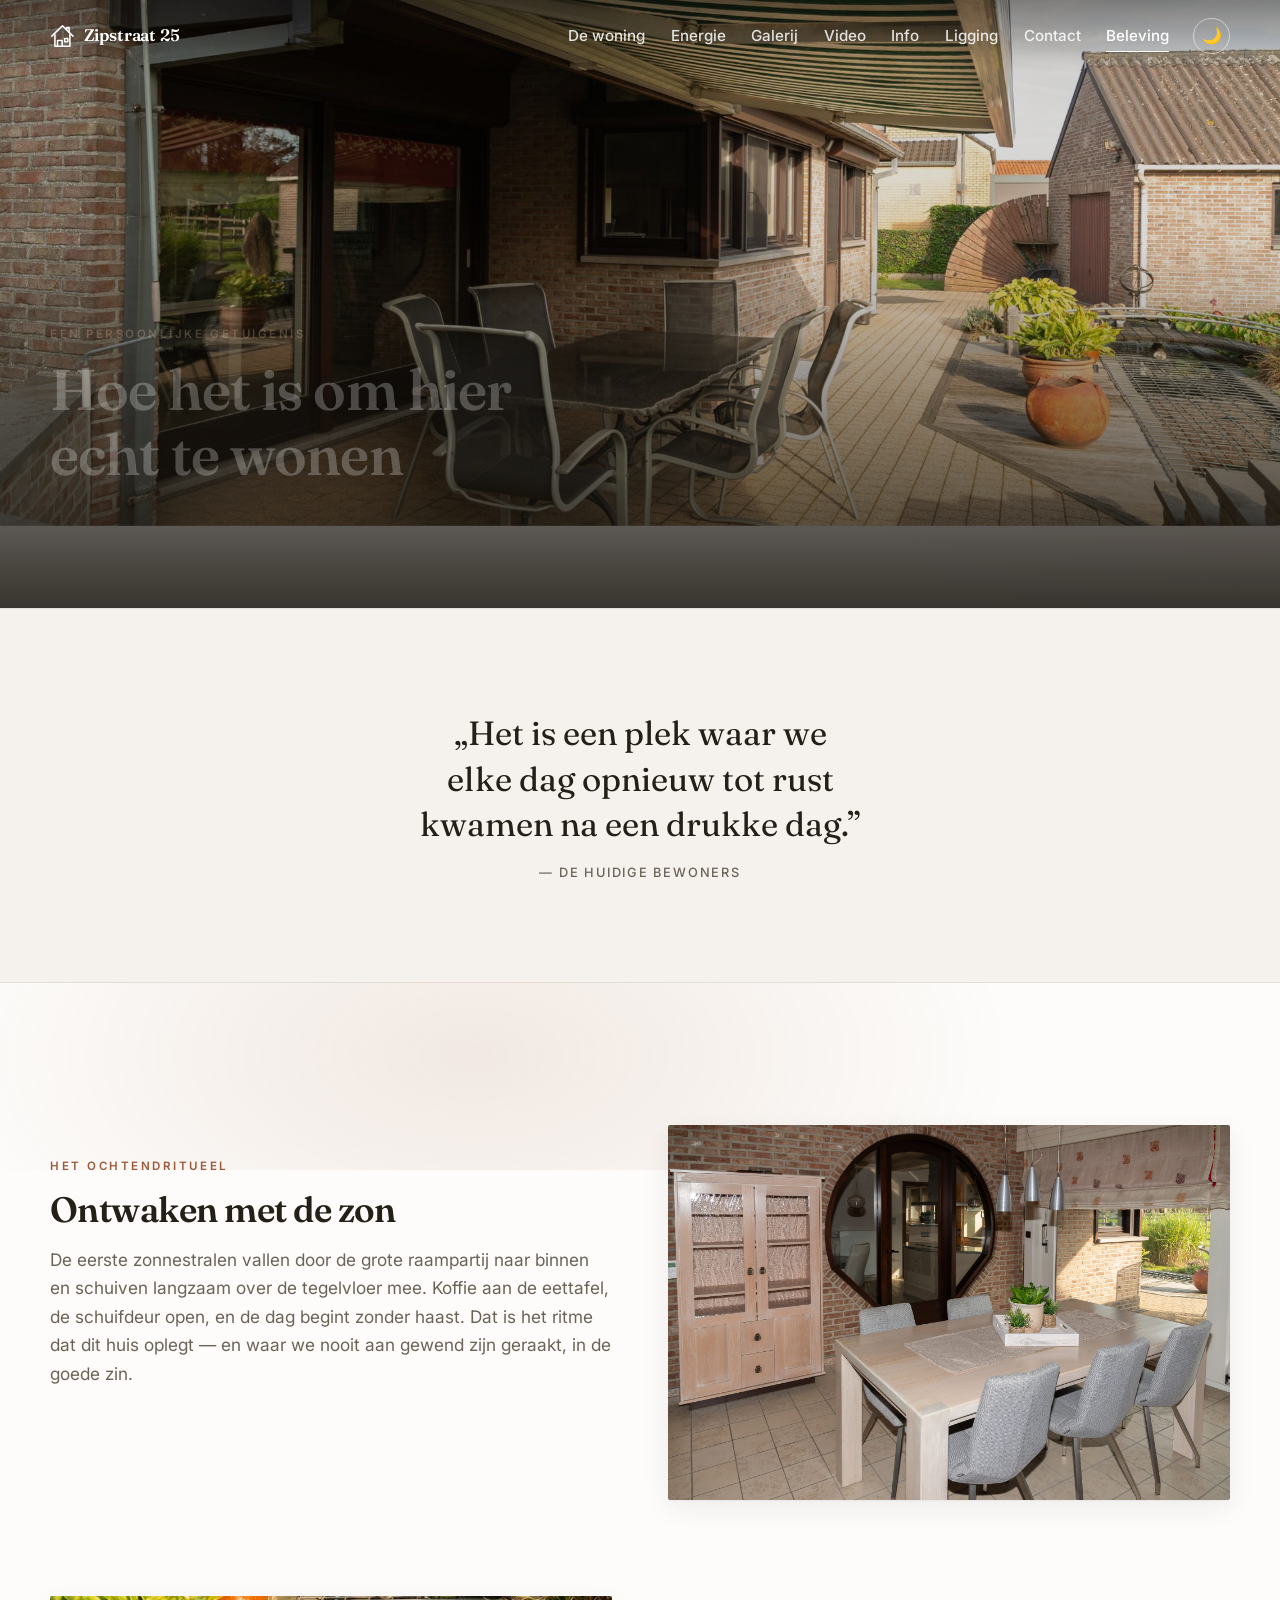
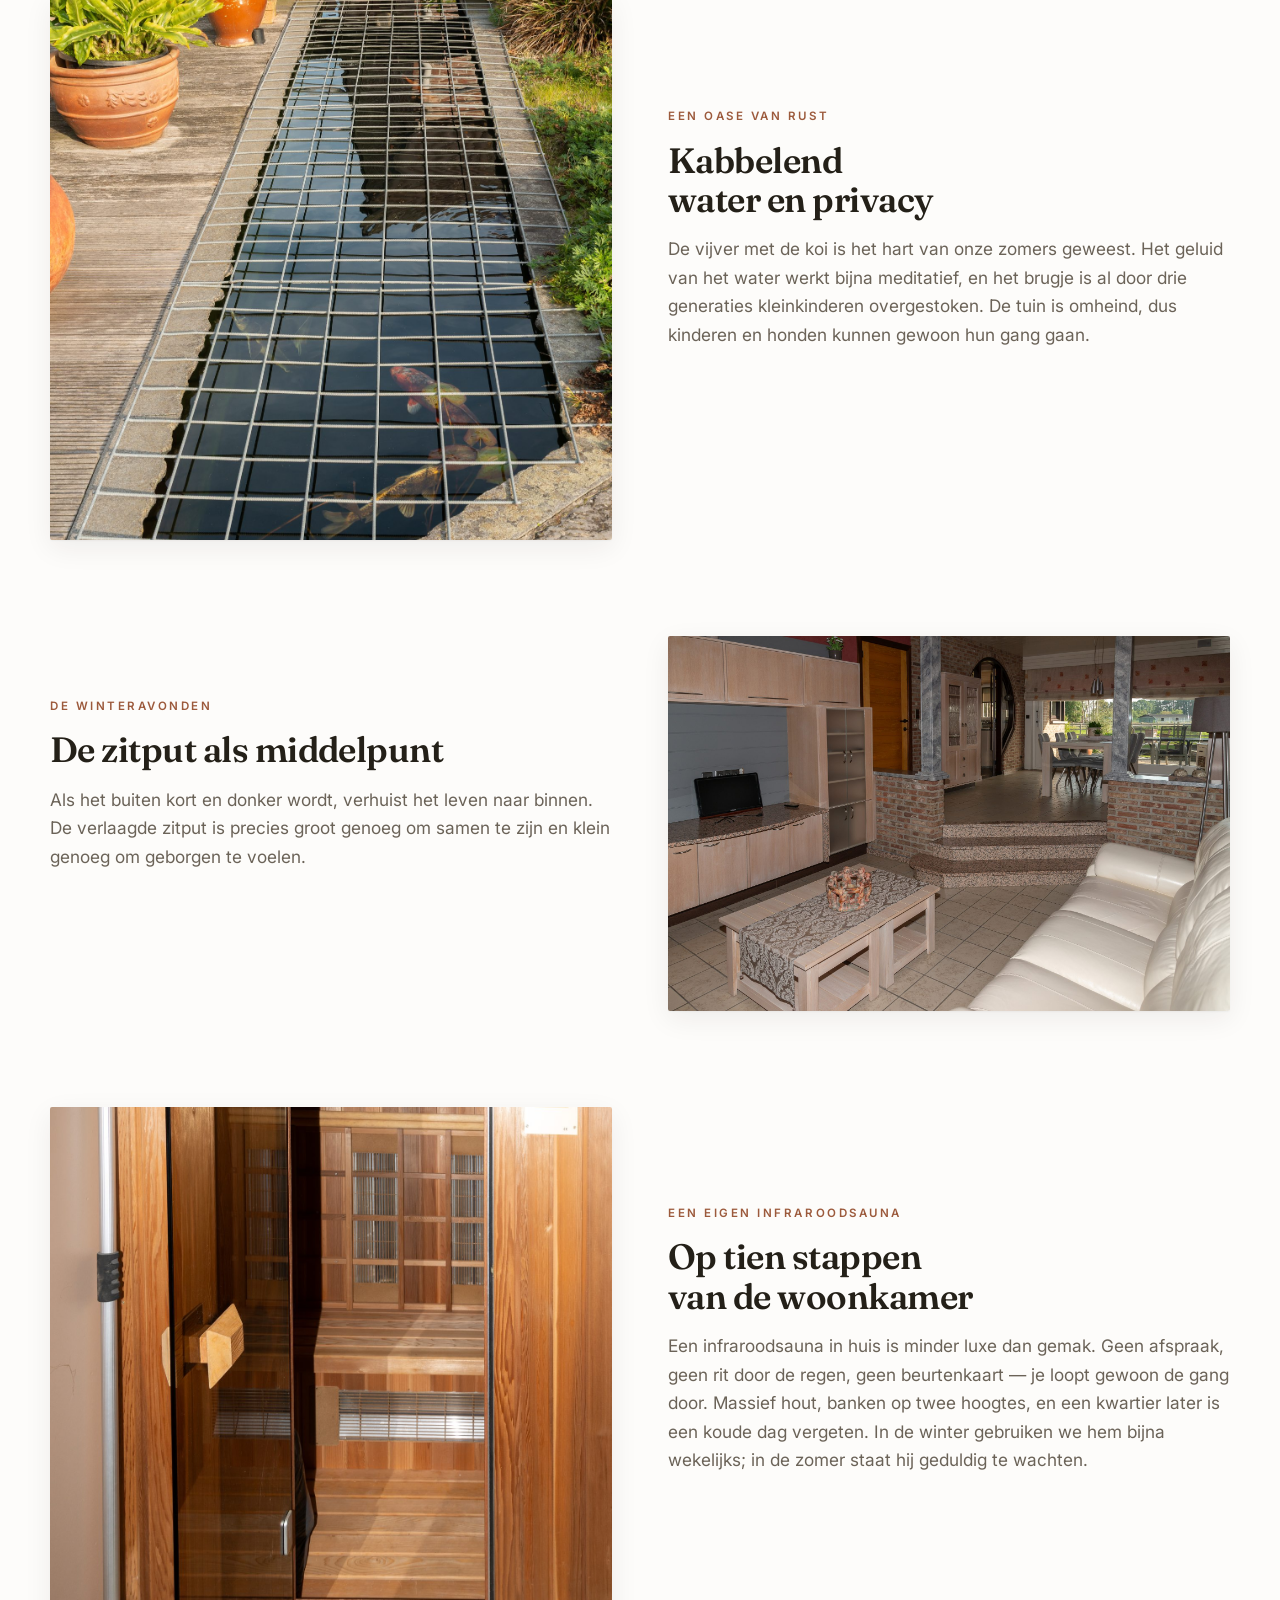
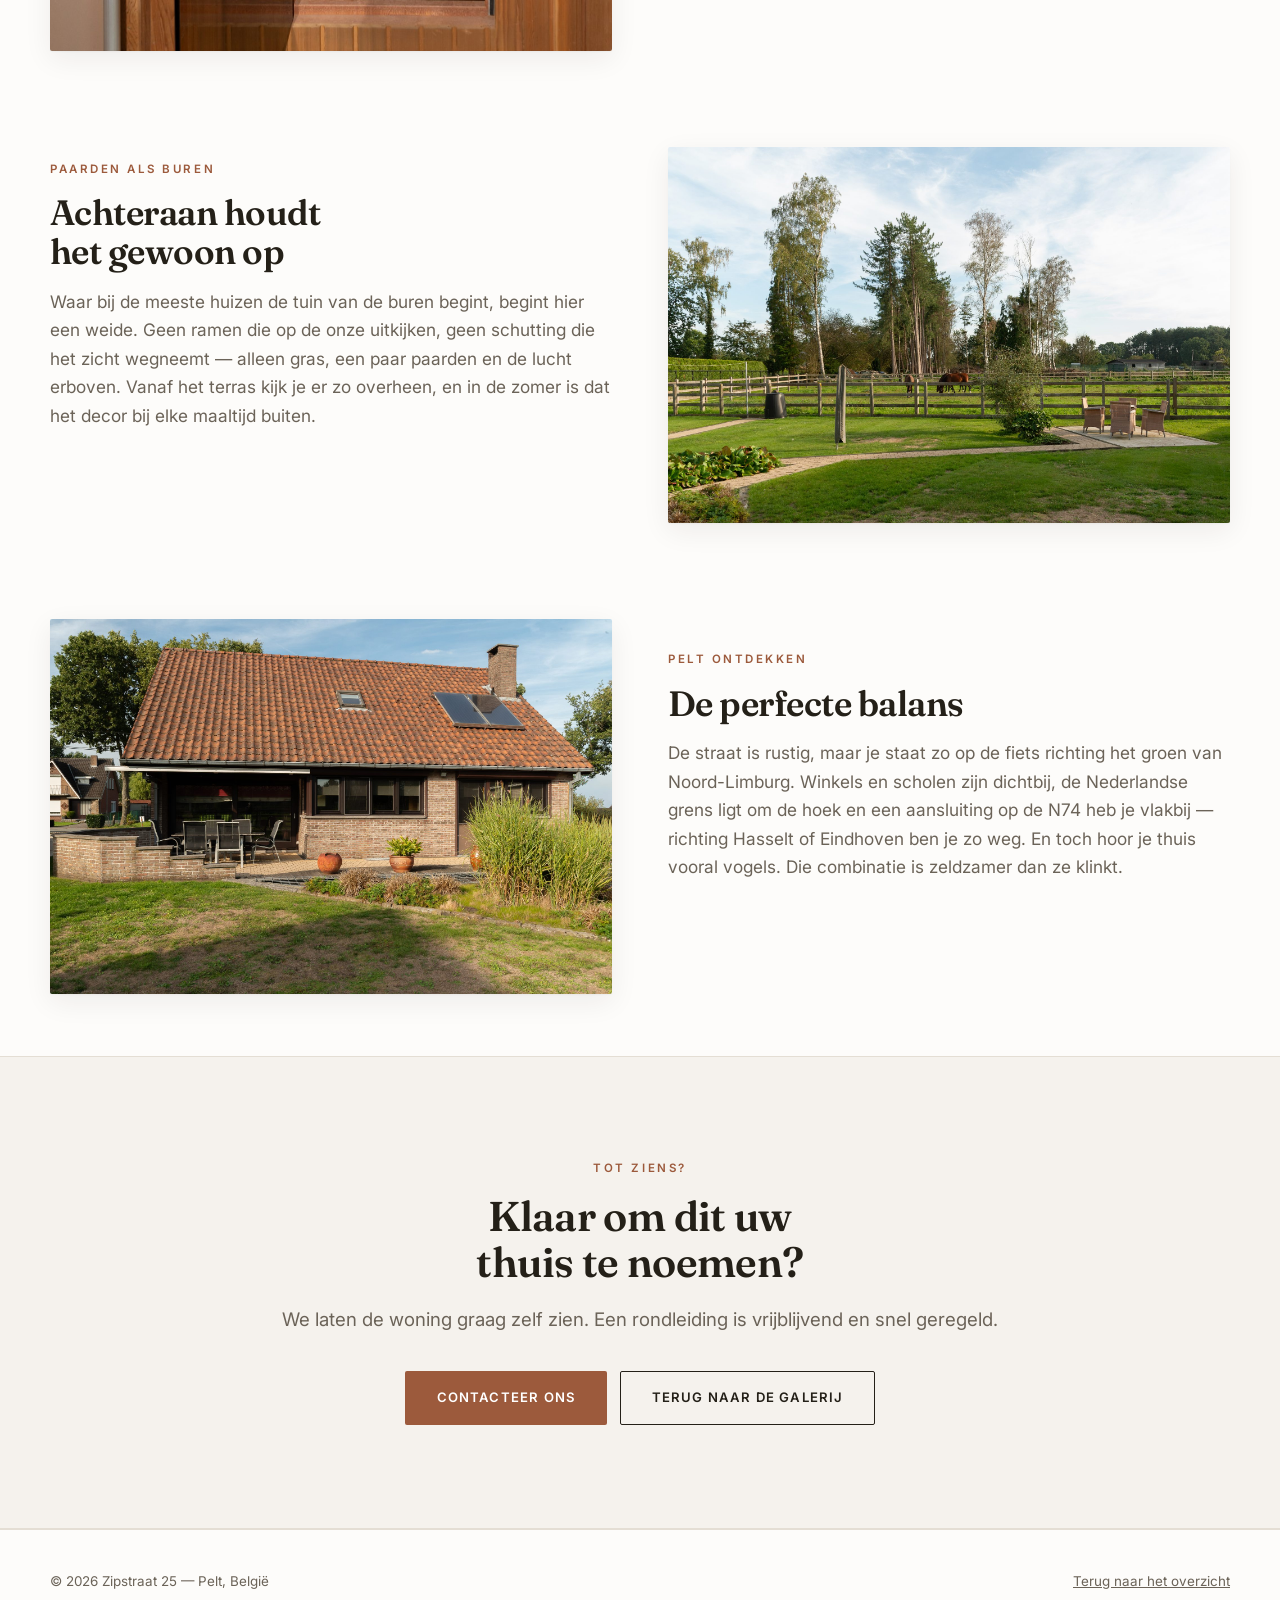
==== commit 7ab1a00f: "Apply review remarks to the listing text and gallery - Mention that much of the furniture can be tak" ====
--- a/beleving.html
+++ b/beleving.html
@@ -149,7 +149,7 @@
           gebruiken we hem bijna wekelijks; in de zomer staat hij geduldig te wachten.
         </p>
       </div>
-      <img src="img/full/sauna-04.jpg" alt="De infraroodsauna in massief hout, met banken op twee hoogtes" width="1335" height="2000" loading="lazy">
+      <img src="img/full/sauna-05.jpg" alt="De infraroodsauna in massief hout, met banken op twee hoogtes" width="1335" height="2000" loading="lazy">
     </div>
 
     <div class="chapter reveal">
@@ -173,8 +173,9 @@
         <p>
           De straat is rustig, maar je staat zo op de fiets richting het groen van
           Noord-Limburg. Winkels en scholen zijn dichtbij, de Nederlandse grens ligt om
-          de hoek, en toch hoor je thuis vooral vogels. Die combinatie is zeldzamer dan
-          ze klinkt.
+          de hoek en een aansluiting op de N74 heb je vlakbij — richting Hasselt of
+          Eindhoven ben je zo weg. En toch hoor je thuis vooral vogels. Die combinatie
+          is zeldzamer dan ze klinkt.
         </p>
       </div>
       <img src="img/full/buiten-01.jpg" alt="De achtergevel van de woning met terras en ruime tuin" width="2000" height="1335" loading="lazy">
